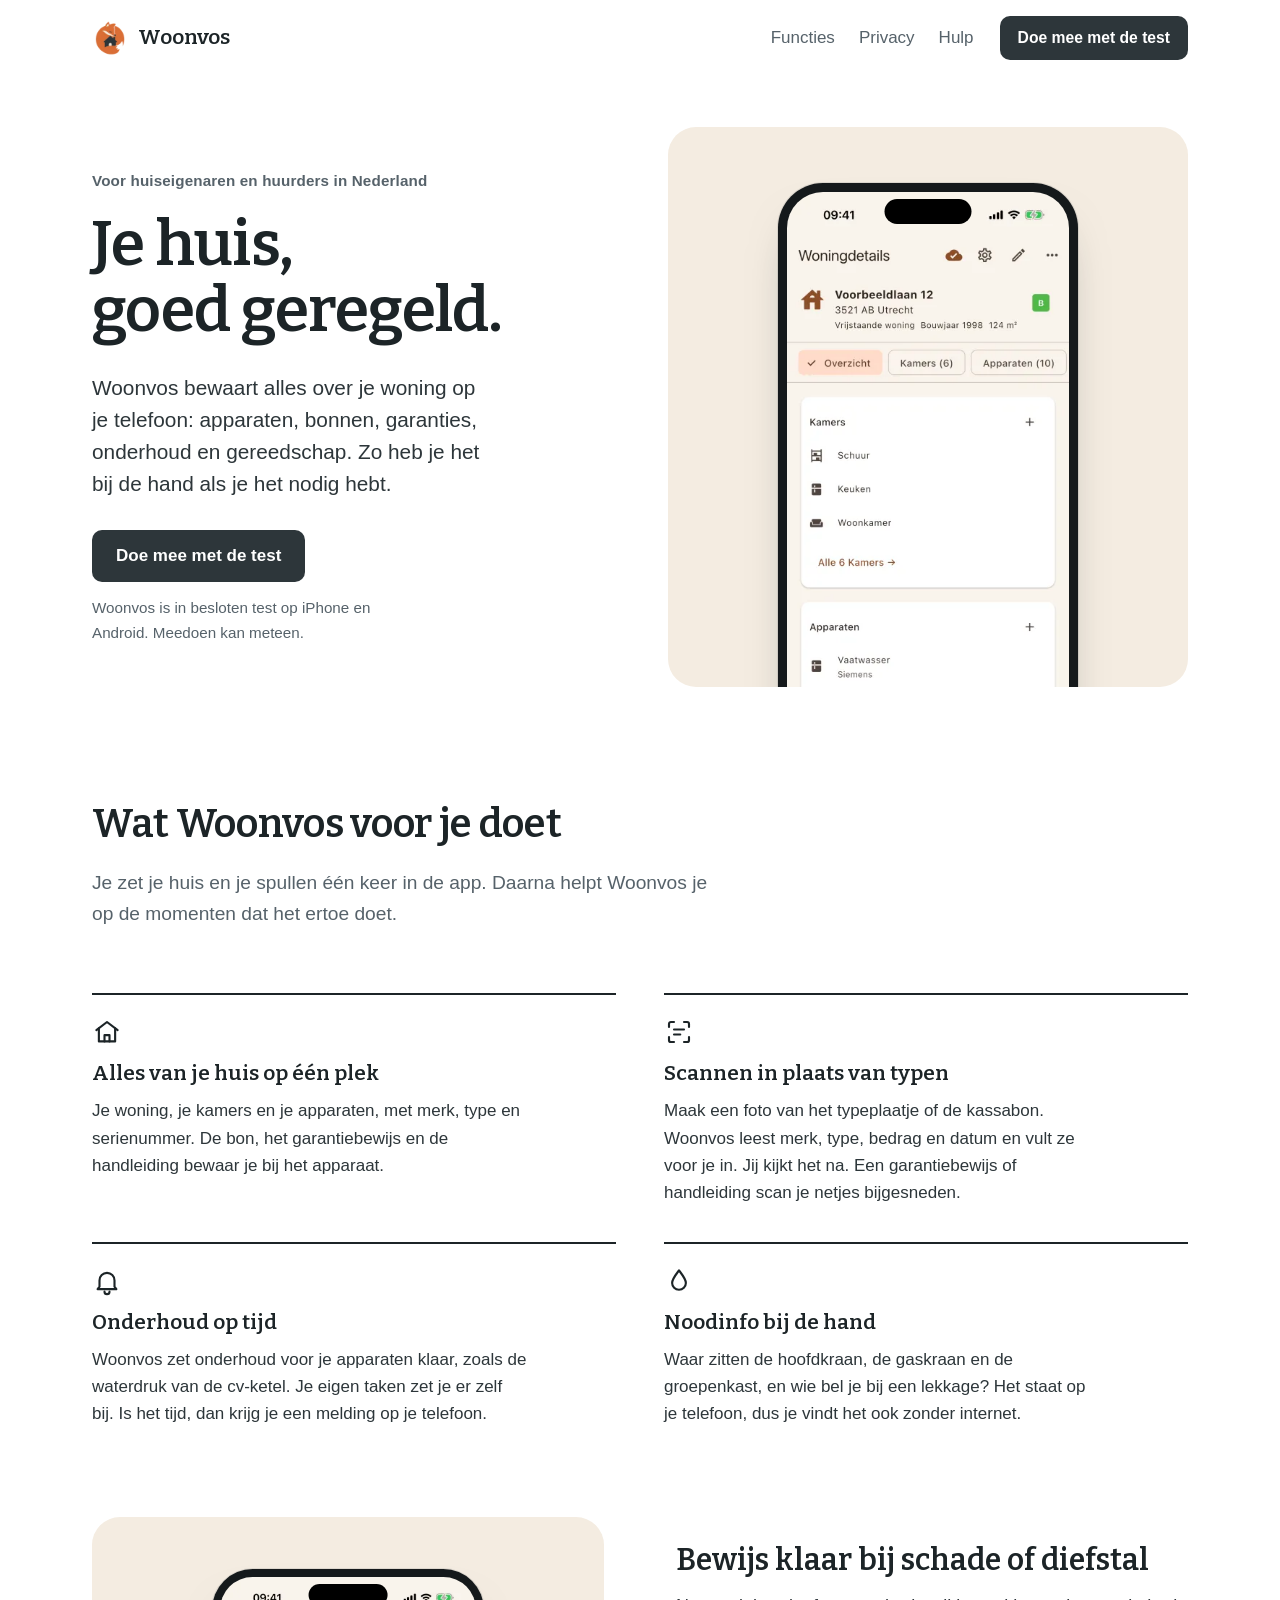
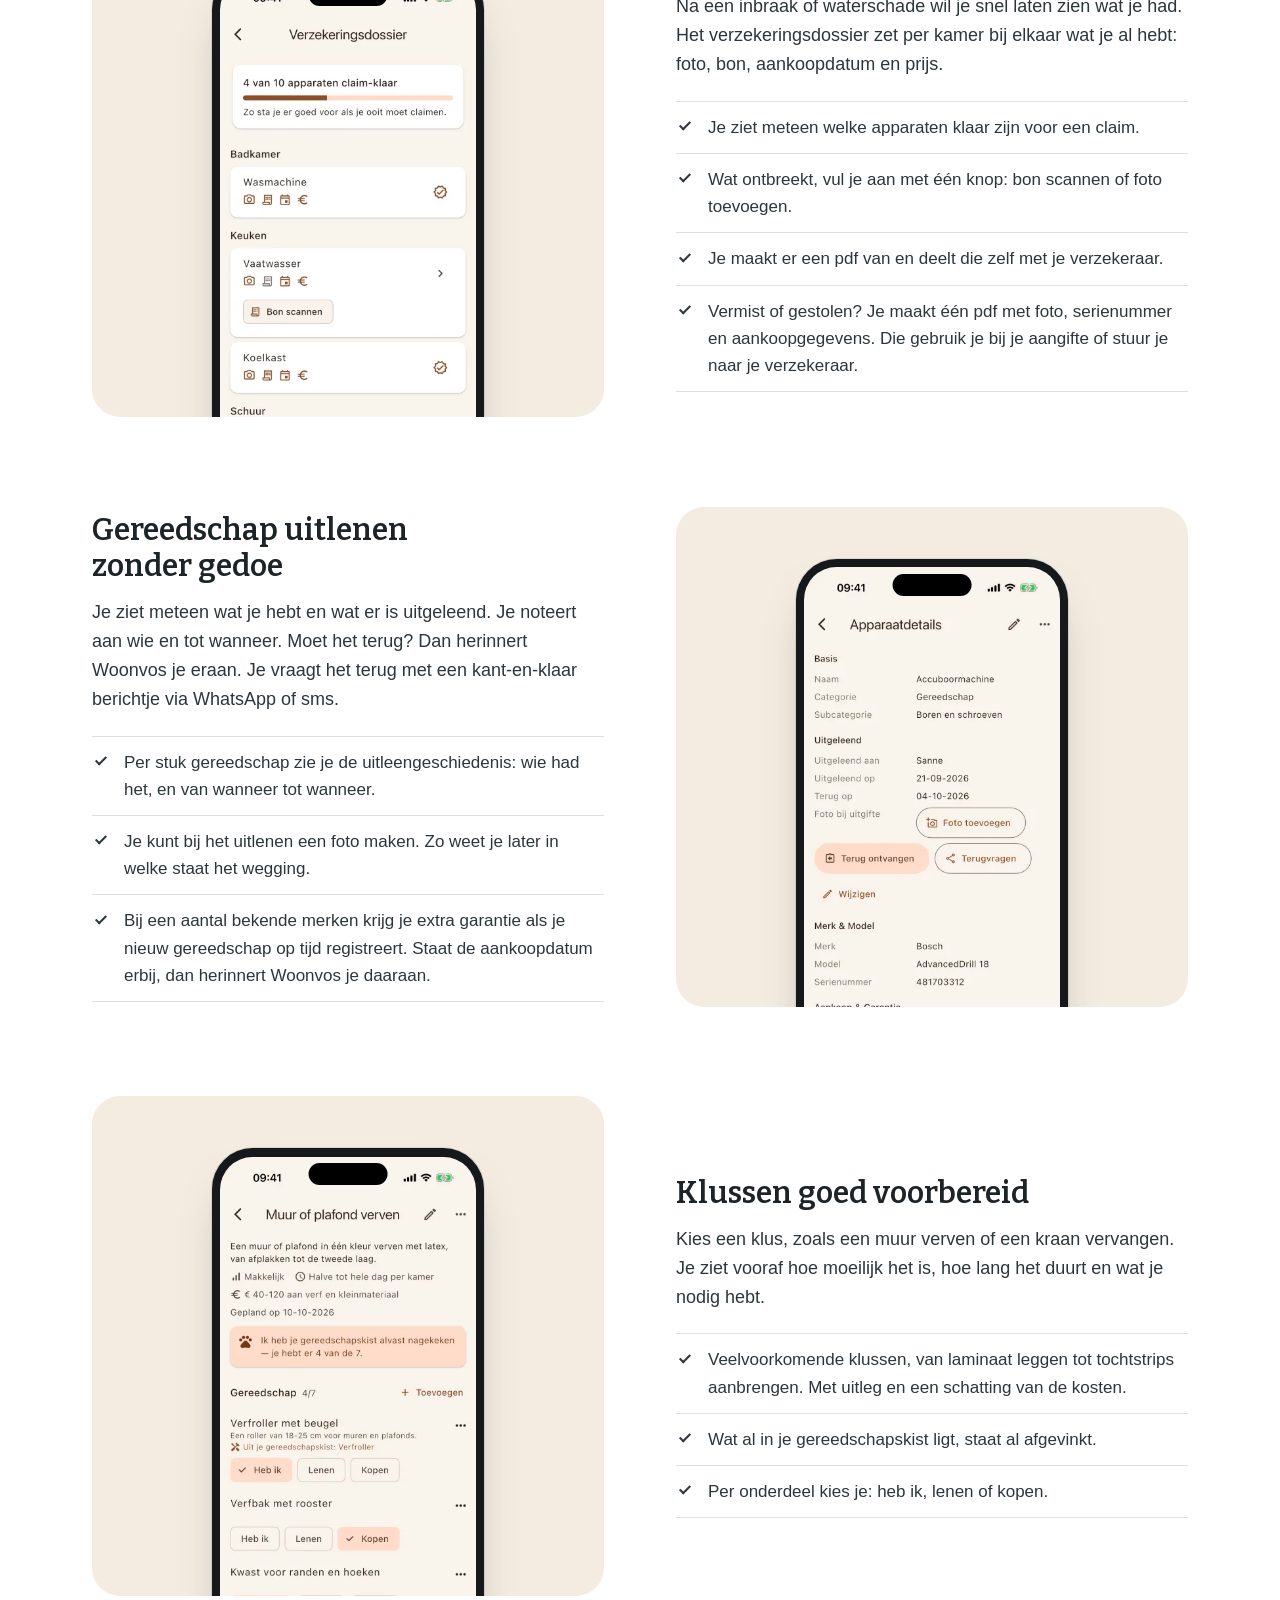
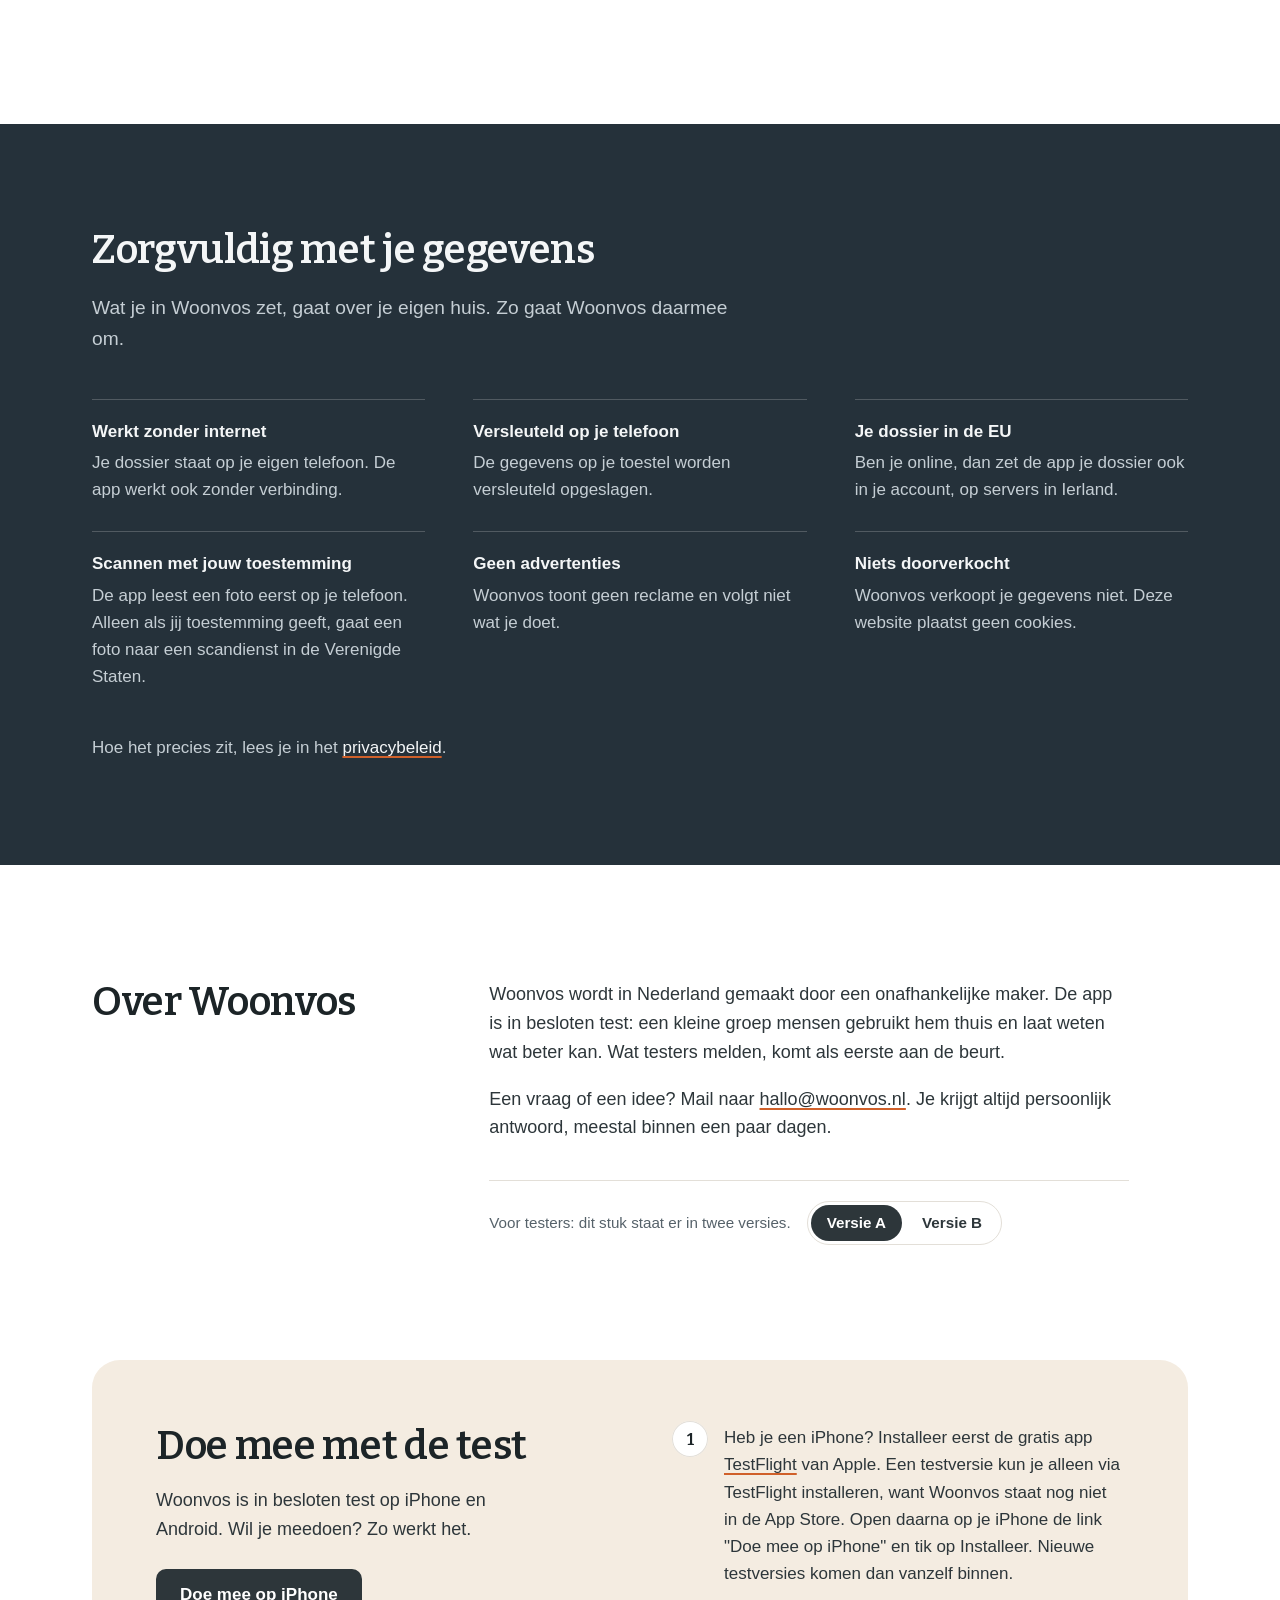
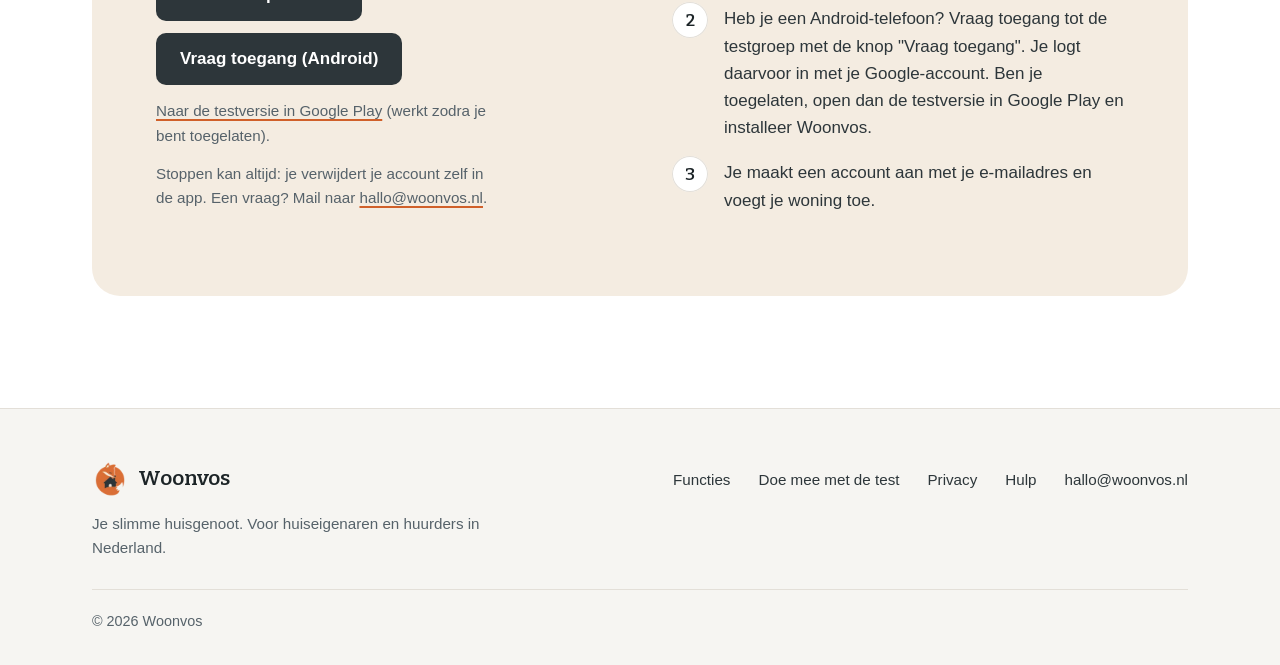
==== index.html @ c2bfed5f "feat: meedoen op iPhone via de openbare TestFlight-link, met uitleg waarom TestFlight nodig is De iP" ====
<!doctype html>
<html lang="nl">
<head>
  <meta charset="utf-8">
  <meta name="viewport" content="width=device-width, initial-scale=1">
  <meta name="color-scheme" content="light dark">
  <meta name="theme-color" media="(prefers-color-scheme: light)" content="#FFFFFF">
  <meta name="theme-color" media="(prefers-color-scheme: dark)" content="#14191C">
  <title>Woonvos: je huis, goed geregeld</title>
  <meta name="description" content="Woonvos bewaart alles over je huis op je eigen telefoon: apparaten, bonnen, garanties, onderhoud en gereedschap. Voor huiseigenaren en huurders in Nederland. Nu in besloten test.">
  <!-- variant:begin robots -->
  <!-- variant:end robots -->
  <link rel="canonical" href="https://woonvos.nl/">
  <meta property="og:type" content="website">
  <meta property="og:site_name" content="Woonvos">
  <meta property="og:locale" content="nl_NL">
  <meta property="og:url" content="https://woonvos.nl/">
  <meta property="og:title" content="Woonvos: je huis, goed geregeld">
  <meta property="og:description" content="Apparaten, bonnen, garanties, onderhoud en gereedschap bij elkaar op je eigen telefoon. Voor huiseigenaren en huurders in Nederland.">
  <meta property="og:image" content="https://woonvos.nl/assets/og-woonvos.png">
  <meta property="og:image:width" content="1200">
  <meta property="og:image:height" content="630">
  <meta property="og:image:alt" content="Het logo van Woonvos met de tekst: je huis, goed geregeld. Daarnaast het woningoverzicht in de app.">
  <meta name="twitter:card" content="summary_large_image">
  <link rel="icon" type="image/png" sizes="32x32" href="/assets/favicon-32.png">
  <link rel="apple-touch-icon" sizes="180x180" href="/assets/apple-touch-icon.png">
  <link rel="preload" href="/assets/bitter-600.woff2" as="font" type="font/woff2" crossorigin>
  <link rel="stylesheet" href="/style.css">
</head>
<body>

<a class="skip" href="#inhoud">Naar de inhoud</a>

<header class="kop">
  <div class="wrap">
    <a class="merk" href="/"><img src="/assets/zashi-mark-96.webp" alt="" width="36" height="36">Woonvos</a>
    <nav aria-label="Hoofdnavigatie">
      <ul>
        <li class="breed"><a href="#functies">Functies</a></li>
        <li><a href="/privacy.html">Privacy</a></li>
        <li><a href="/support.html">Hulp</a></li>
      </ul>
    </nav>
    <a class="knop knop-klein" href="#meedoen">Doe mee met de test</a>
  </div>
</header>

<main id="inhoud">

  <section class="held" aria-labelledby="kop-held">
    <div class="wrap">
      <div class="held-tekst">
        <p class="bovenregel">Voor huiseigenaren en huurders in Nederland</p>
        <h1 id="kop-held">Je huis,<br> goed geregeld.</h1>
        <p class="held-sub">Woonvos bewaart alles over je woning op je telefoon:
        apparaten, bonnen, garanties, onderhoud en gereedschap. Zo heb je het
        bij de hand als je het nodig hebt.</p>
        <div class="held-actie">
          <a class="knop" href="#meedoen">Doe mee met de test</a>
          <p class="held-noot">Woonvos is in besloten test op iPhone en
          Android. Meedoen kan meteen.</p>
        </div>
      </div>
      <div class="podium held-podium">
        <div class="toestel">
          <img src="/assets/schermen/01-overzicht-780.webp"
               srcset="/assets/schermen/01-overzicht-390.webp 390w, /assets/schermen/01-overzicht-780.webp 780w"
               sizes="(max-width: 719px) 60vw, 300px"
               width="390" height="848" decoding="async" fetchpriority="high"
               alt="Het overzicht van een woning in Woonvos: adres, bouwjaar en energielabel bovenaan, daaronder de kamers en de apparaten, met rechtsonder de knop Zashi Scan.">
        </div>
      </div>
    </div>
  </section>

  <section id="functies" class="functies" aria-labelledby="kop-functies">
    <div class="wrap">
      <div class="sectie-kop">
        <h2 id="kop-functies">Wat Woonvos voor je doet</h2>
        <p>Je zet je huis en je spullen één keer in de app. Daarna helpt
        Woonvos je op de momenten dat het ertoe doet.</p>
      </div>
      <ul class="tegels">
        <li>
          <svg viewBox="0 0 24 24" aria-hidden="true"><path d="M3.5 10.5 12 4l8.5 6.5"/><path d="M5.5 9v10.5h13V9"/><path d="M10 19.5v-5h4v5"/></svg>
          <h3>Alles van je huis op één plek</h3>
          <p>Je woning, je kamers en je apparaten, met merk, type en
          serienummer. De bon, het garantiebewijs en de handleiding bewaar je
          bij het apparaat.</p>
        </li>
        <li>
          <svg viewBox="0 0 24 24" aria-hidden="true"><path d="M4 8V5.5A1.5 1.5 0 0 1 5.5 4H8"/><path d="M16 4h2.5A1.5 1.5 0 0 1 20 5.5V8"/><path d="M20 16v2.5a1.5 1.5 0 0 1-1.5 1.5H16"/><path d="M8 20H5.5A1.5 1.5 0 0 1 4 18.5V16"/><path d="M8 10h8"/><path d="M8 14h5"/></svg>
          <h3>Scannen in plaats van typen</h3>
          <p>Maak een foto van het typeplaatje of de kassabon. Woonvos leest
          merk, type, bedrag en datum en vult ze voor je in. Jij kijkt het na.
          Een garantiebewijs of handleiding scan je netjes bijgesneden.</p>
        </li>
        <li>
          <svg viewBox="0 0 24 24" aria-hidden="true"><path d="M6 16.5v-5a6 6 0 0 1 12 0v5l1.5 2h-15z"/><path d="M10 20.5a2 2 0 0 0 4 0"/></svg>
          <h3>Onderhoud op tijd</h3>
          <p>Woonvos zet onderhoud voor je apparaten klaar, zoals de waterdruk
          van de <span class="heel">cv-ketel</span>. Je eigen taken zet je er zelf bij. Is het tijd, dan
          krijg je een melding op je telefoon.</p>
        </li>
        <li>
          <svg viewBox="0 0 24 24" aria-hidden="true"><path d="M12 3.5c-3 4-5.5 7-5.5 10a5.5 5.5 0 0 0 11 0c0-3-2.5-6-5.5-10z"/></svg>
          <h3>Noodinfo bij de hand</h3>
          <p>Waar zitten de hoofdkraan, de gaskraan en de groepenkast, en wie
          bel je bij een lekkage? Het staat op je telefoon, dus je vindt het
          ook zonder internet.</p>
        </li>
      </ul>
    </div>

    <article class="rij" aria-labelledby="kop-bewijs">
      <div class="wrap">
        <div class="rij-beeld">
          <div class="podium">
            <div class="toestel">
              <img src="/assets/schermen/06-verzekeringsdossier-780.webp"
                   srcset="/assets/schermen/06-verzekeringsdossier-390.webp 390w, /assets/schermen/06-verzekeringsdossier-780.webp 780w"
                   sizes="(max-width: 440px) 58vw, 256px"
                   width="390" height="848" loading="lazy" decoding="async"
                   alt="Het verzekeringsdossier in Woonvos: per kamer zie je welke apparaten een foto, bon, aankoopdatum en prijs hebben. Wat nog ontbreekt, vul je met één knop aan.">
            </div>
          </div>
        </div>
        <div class="rij-tekst">
          <h3 id="kop-bewijs">Bewijs klaar bij schade of diefstal</h3>
          <p>Na een inbraak of waterschade wil je snel laten zien wat je had.
          Het verzekeringsdossier zet per kamer bij elkaar wat je al hebt:
          foto, bon, aankoopdatum en prijs.</p>
          <ul class="punten">
            <li>Je ziet meteen welke apparaten klaar zijn voor een claim.</li>
            <li>Wat ontbreekt, vul je aan met één knop: bon scannen of foto
            toevoegen.</li>
            <li>Je maakt er een pdf van en deelt die zelf met je
            verzekeraar.</li>
            <li>Vermist of gestolen? Je maakt één pdf met foto, serienummer en
            aankoopgegevens. Die gebruik je bij je aangifte of stuur je naar je
            verzekeraar.</li>
          </ul>
        </div>
      </div>
    </article>

    <article class="rij rij-om" aria-labelledby="kop-uitlenen">
      <div class="wrap">
        <div class="rij-beeld">
          <div class="podium">
            <div class="toestel">
              <img src="/assets/schermen/04-uitgeleend-780.webp"
                   srcset="/assets/schermen/04-uitgeleend-390.webp 390w, /assets/schermen/04-uitgeleend-780.webp 780w"
                   sizes="(max-width: 440px) 58vw, 256px"
                   width="390" height="848" loading="lazy" decoding="async"
                   alt="De accuboormachine in Woonvos, uitgeleend aan Sanne tot 4 oktober. Met één tik vraag je hem terug of meld je dat hij weer thuis is. Daaronder merk, model, serienummer en garantie.">
            </div>
          </div>
        </div>
        <div class="rij-tekst">
          <h3 id="kop-uitlenen">Gereedschap uitlenen zonder gedoe</h3>
          <p>Je ziet meteen wat je hebt en wat er is uitgeleend. Je noteert aan
          wie en tot wanneer. Moet het terug? Dan herinnert Woonvos je eraan.
          Je vraagt het terug met een kant-en-klaar berichtje via WhatsApp of
          sms.</p>
          <ul class="punten">
            <li>Per stuk gereedschap zie je de uitleengeschiedenis: wie had het,
            en van wanneer tot wanneer.</li>
            <li>Je kunt bij het uitlenen een foto maken. Zo weet je later in
            welke staat het wegging.</li>
            <li>Bij een aantal bekende merken krijg je extra garantie als je
            nieuw gereedschap op tijd registreert. Staat de aankoopdatum erbij,
            dan herinnert Woonvos je daaraan.</li>
          </ul>
        </div>
      </div>
    </article>

    <article class="rij" aria-labelledby="kop-klussen">
      <div class="wrap">
        <div class="rij-beeld">
          <div class="podium">
            <div class="toestel">
              <img src="/assets/schermen/05-klus-780.webp"
                   srcset="/assets/schermen/05-klus-390.webp 390w, /assets/schermen/05-klus-780.webp 780w"
                   sizes="(max-width: 440px) 58vw, 256px"
                   width="390" height="848" loading="lazy" decoding="async"
                   alt="Een klus in Woonvos: muur of plafond verven. Je ziet vooraf welk gereedschap je nodig hebt. Wat al in je gereedschapskist ligt, zoals de verfroller, staat al afgevinkt als Heb ik.">
            </div>
          </div>
        </div>
        <div class="rij-tekst">
          <h3 id="kop-klussen">Klussen goed voorbereid</h3>
          <p>Kies een klus, zoals een muur verven of een kraan vervangen. Je
          ziet vooraf hoe moeilijk het is, hoe lang het duurt en wat je nodig
          hebt.</p>
          <ul class="punten">
            <li>Veelvoorkomende klussen, van laminaat leggen tot tochtstrips
            aanbrengen. Met uitleg en een schatting van de kosten.</li>
            <li>Wat al in je gereedschapskist ligt, staat al afgevinkt.</li>
            <li>Per onderdeel kies je: heb ik, lenen of kopen.</li>
          </ul>
        </div>
      </div>
    </article>
  </section>

  <section class="gegevens" aria-labelledby="kop-gegevens">
    <div class="wrap">
      <div class="sectie-kop">
        <h2 id="kop-gegevens">Zorgvuldig met je gegevens</h2>
        <p>Wat je in Woonvos zet, gaat over je eigen huis. Zo gaat Woonvos
        daarmee om.</p>
      </div>
      <dl>
        <div>
          <dt>Werkt zonder internet</dt>
          <dd>Je dossier staat op je eigen telefoon. De app werkt ook zonder
          verbinding.</dd>
        </div>
        <div>
          <dt>Versleuteld op je telefoon</dt>
          <dd>De gegevens op je toestel worden versleuteld opgeslagen.</dd>
        </div>
        <div>
          <dt>Je dossier in de EU</dt>
          <dd>Ben je online, dan zet de app je dossier ook in je account, op
          servers in Ierland.</dd>
        </div>
        <div>
          <dt>Scannen met jouw toestemming</dt>
          <dd>De app leest een foto eerst op je telefoon. Alleen als jij
          toestemming geeft, gaat een foto naar een scandienst in de Verenigde
          Staten.</dd>
        </div>
        <div>
          <dt>Geen advertenties</dt>
          <dd>Woonvos toont geen reclame en volgt niet wat je doet.</dd>
        </div>
        <div>
          <dt>Niets doorverkocht</dt>
          <dd>Woonvos verkoopt je gegevens niet. Deze website plaatst geen
          cookies.</dd>
        </div>
      </dl>
      <p class="na">Hoe het precies zit, lees je in het
      <a href="/privacy.html">privacybeleid</a>.</p>
    </div>
  </section>

  <section id="over" class="over" aria-labelledby="kop-over">
    <div class="wrap">
      <!-- variant:begin over -->
      <h2 id="kop-over">Over Woonvos</h2>
      <div class="over-tekst">
        <p>Woonvos wordt in Nederland gemaakt door een onafhankelijke maker.
        De app is in besloten test: een kleine groep mensen gebruikt hem thuis
        en laat weten wat beter kan. Wat testers melden, komt als eerste aan de
        beurt.</p>
        <p>Een vraag of een idee? Mail naar
        <a href="mailto:hallo@woonvos.nl?subject=Vraag%20over%20Woonvos">hallo@woonvos.nl</a>.
        Je krijgt altijd persoonlijk antwoord, meestal binnen een paar
        dagen.</p>
      </div>
      <!-- variant:end over -->
      <!-- variant:begin wissel -->
      <div class="wissel">
        <p id="wissel-uitleg">Voor testers: dit stuk staat er in twee versies.</p>
        <ul aria-labelledby="wissel-uitleg">
          <li><a href="/#over" aria-current="page">Versie A</a></li>
          <li><a href="/variant-b.html#over">Versie B</a></li>
        </ul>
      </div>
      <!-- variant:end wissel -->
    </div>
  </section>

  <section id="meedoen" class="meedoen" aria-labelledby="kop-meedoen">
    <div class="wrap">
      <div class="podium">
        <div class="meedoen-kop">
          <h2 id="kop-meedoen">Doe mee met de test</h2>
          <p class="inleiding">Woonvos is in besloten test op iPhone en
          Android. Wil je meedoen? Zo werkt het.</p>
        </div>
        <ol class="stappen">
          <li>Heb je een <span class="heel">iPhone</span>? Installeer eerst de gratis app
          <a href="https://apps.apple.com/nl/app/testflight/id899247664">TestFlight</a> van Apple. Een testversie kun je
          alleen via TestFlight installeren, want Woonvos staat nog niet in de
          App Store. Open daarna op je iPhone de link "Doe mee op iPhone" en
          tik op Installeer. Nieuwe testversies komen dan vanzelf binnen.</li>
          <li>Heb je een <span class="heel">Android-telefoon</span>? Vraag toegang tot de testgroep met
          de knop "Vraag toegang". Je logt daarvoor in met je <span class="heel">Google-account</span>.
          Ben je toegelaten, open dan de testversie in Google Play en
          installeer Woonvos.</li>
          <li>Je maakt een account aan met je <span class="heel">e-mailadres</span> en voegt je
          woning toe.</li>
        </ol>
        <div class="meedoen-actie">
          <div class="knoppen">
            <a class="knop" href="https://testflight.apple.com/join/JsbAmsAV">Doe mee op iPhone</a>
            <a class="knop" href="https://groups.google.com/a/woonvos.nl/g/testers">Vraag toegang (Android)</a>
          </div>
          <p class="noot"><a href="https://play.google.com/apps/testing/nl.woonvos.woonvos">Naar de testversie in Google Play</a>
          (werkt zodra je bent toegelaten).</p>
          <p class="noot">Stoppen kan altijd: je verwijdert je account zelf in
          de app. Een vraag? Mail naar <a href="mailto:hallo@woonvos.nl?subject=Vraag%20over%20de%20test">hallo@woonvos.nl</a>.</p>
        </div>
      </div>
    </div>
  </section>

</main>

<footer class="voet">
  <div class="wrap">
    <div class="rij-voet">
      <div>
        <a class="merk" href="/"><img src="/assets/zashi-mark-96.webp" alt="" width="36" height="36">Woonvos</a>
        <p class="slogan">Je slimme huisgenoot. Voor huiseigenaren en huurders
        in Nederland.</p>
      </div>
      <nav aria-label="Voettekst">
        <ul>
          <li><a href="#functies">Functies</a></li>
          <li><a href="#meedoen">Doe mee met de test</a></li>
          <li><a href="/privacy.html">Privacy</a></li>
          <li><a href="/support.html">Hulp</a></li>
          <li><a href="mailto:hallo@woonvos.nl">hallo@woonvos.nl</a></li>
        </ul>
      </nav>
    </div>
    <p class="klein">© 2026 Woonvos</p>
  </div>
</footer>

</body>
</html>
---- style.css ----
/* woonvos.nl

   Geen verzoeken naar derden: een zelf-gehost lettertype voor de koppen
   (Bitter SemiBold), de systeemletter voor de tekst, eigen kleuren.

   Kleur is functie:
     leisteen  het huisje uit het logo: tekst, koppen, de knop, het blok
               over je gegevens
     oranje    de vacht uit het logo: alleen de focusring en de streep onder
               links, nooit tekst op wit en nooit een vlak
     podium    de achtergrond van de app zelf: alleen achter de
               schermafbeeldingen en het aanmeldblok, zodat de schermen in
               hun eigen omgeving staan
   Het paginavlak blijft wit. Geen decoratie, geen beweging die niemand
   vroeg. Het logo staat alleen in de kop en de voet. */

@font-face {
  font-family: "Bitter";
  src: url("/assets/bitter-600.woff2") format("woff2");
  font-weight: 600;
  font-style: normal;
  font-display: swap;
}

:root {
  color-scheme: light dark;
  --papier:      #FFFFFF;
  --inkt:        #2D363A;
  --inkt-sterk:  #1C2427;
  --inkt-zacht:  #56626A;
  --lijn:        #E3DFD8;
  --vlak:        #F6F5F2;
  --podium:      #F4ECE1;
  --nacht:       #25313A;
  --nacht-inkt:  #F4F6F7;
  --nacht-zacht: #C5CED4;
  --nacht-rand:  transparent;
  --oranje:      #D0602A;
  --knop:        #2D363A;
  --knop-inkt:   #FFFFFF;
  --knop-hover:  #45525A;
  --toestel:     #15191B;
  --toestel-rand: rgba(28, 36, 39, .10);
  --schaduw:     0 28px 50px -26px rgba(28, 36, 39, .55);
  --wrap:        1160px;
  --goot:        24px;
}

@media (prefers-color-scheme: dark) {
  :root {
    --papier:      #14191C;
    --inkt:        #E4E9EB;
    --inkt-sterk:  #F4F6F7;
    --inkt-zacht:  #A9B4BB;
    --lijn:        #2C353A;
    --vlak:        #1A2125;
    --podium:      #212A2F;
    --nacht:       #202A30;   /* iets lichter dan de pagina, met een rand */
    --nacht-inkt:  #F4F6F7;
    --nacht-zacht: #B7C1C8;
    --nacht-rand:  #33414A;
    --oranje:      #EE8A52;
    --knop:        #F2E8DA;   /* 's avonds brandt er licht in het huisje */
    --knop-inkt:   #1C2427;
    --knop-hover:  #FFFFFF;
    --toestel:     #07090A;
    --toestel-rand: rgba(255, 255, 255, .16);
    --schaduw:     0 28px 50px -26px rgba(0, 0, 0, .8);
  }
}

*, *::before, *::after { box-sizing: border-box; }

html { -webkit-text-size-adjust: 100%; text-size-adjust: 100%; }
/* Zacht scrollen alleen na een klik op de pagina zelf (dan heeft een link de
   focus). Kom je binnen via een link met #anker, zoals de wissel naar versie
   B, dan sta je meteen op de goede plek. */
@media (prefers-reduced-motion: no-preference) {
  html:focus-within { scroll-behavior: smooth; }
}

body {
  margin: 0;
  min-height: 100vh;
  min-height: 100svh;
  display: flex;               /* korte pagina's (404): de voet zakt naar onderen */
  flex-direction: column;
  background: var(--papier);
  color: var(--inkt);
  font-family: -apple-system, BlinkMacSystemFont, "Segoe UI", Roboto,
               "Helvetica Neue", Arial, sans-serif;
  font-size: 1.0625rem;
  line-height: 1.6;
}

body > main { flex: 1 0 auto; }

img { max-width: 100%; height: auto; }

.wrap {
  max-width: var(--wrap);
  margin: 0 auto;
  padding-left: var(--goot);
  padding-right: var(--goot);
}
@media (max-width: 380px) { :root { --goot: 16px; } }
@media (min-width: 960px) { :root { --goot: 32px; } }

/* -- typografie -- */

h1, h2, h3, .merk {
  font-family: "Bitter", Georgia, "Times New Roman", serif;
  font-weight: 600;
  color: var(--inkt-sterk);
}
h1 {
  font-size: clamp(2.35rem, .45rem + 4.3vw, 3.9rem);
  line-height: 1.06;
  letter-spacing: -.012em;
  margin: 0 0 .45em;
  text-wrap: balance;
}
h2 {
  font-size: clamp(1.75rem, 1.35rem + 1.7vw, 2.5rem);
  line-height: 1.14;
  letter-spacing: -.008em;
  margin: 0 0 .5em;
  text-wrap: balance;
}
h3 {
  font-size: 1.3rem;
  line-height: 1.28;
  margin: 0 0 .45em;
  text-wrap: balance;
}
[id] { scroll-margin-top: 16px; }
p { margin: 0 0 1em; }
ul, ol { margin: 0 0 1em; padding-left: 1.25em; }
li { margin-bottom: .3em; }
strong { font-weight: 650; color: var(--inkt-sterk); }
.heel { white-space: nowrap; }   /* "cv-ketel", "e-mailadres" niet afbreken op het streepje */

a {
  color: inherit;
  text-decoration-color: var(--oranje);
  text-decoration-thickness: 1.5px;
  text-underline-offset: 3px;
}
a:hover { text-decoration-thickness: 3px; }
:focus-visible {
  outline: 3px solid var(--oranje);
  outline-offset: 3px;
  border-radius: 4px;
}

/* -- naar de inhoud -- */

.skip {
  position: absolute;
  left: 16px;
  top: -200px;
  z-index: 10;
  background: var(--knop);
  color: var(--knop-inkt);
  font-weight: 600;
  padding: 12px 18px;
  border-radius: 8px;
  text-decoration: none;
}
.skip:focus { top: 12px; }

/* -- kop -- */

.kop .wrap {
  display: flex;
  align-items: center;
  gap: 8px 26px;
  min-height: 76px;
}
.merk {
  display: inline-flex;
  align-items: center;
  gap: 10px;
  min-height: 44px;
  margin-right: auto;
  font-size: 1.3rem;
  letter-spacing: -.005em;
  text-decoration: none;
}
.merk img { width: 36px; height: 36px; display: block; }
.kop nav ul {
  display: flex;
  gap: 0 24px;
  list-style: none;
  margin: 0;
  padding: 0;
}
.kop nav li { margin: 0; }
.kop nav a {
  display: inline-block;
  padding: 11px 0;
  color: var(--inkt-zacht);
  font-weight: 500;
  text-decoration: none;
}
.kop nav a:hover { color: var(--inkt-sterk); }
.kop nav a[aria-current="page"] {
  color: var(--inkt-sterk);
  text-decoration: underline;
  text-decoration-color: var(--oranje);
  text-decoration-thickness: 2px;
  text-underline-offset: 8px;
}
.kop .knop { display: none; }
@media (max-width: 520px) {
  .kop .breed { display: none; }
}
@media (min-width: 800px) {
  .kop .knop { display: inline-flex; }
}

/* -- knoppen -- */

.knop {
  display: inline-flex;
  align-items: center;
  justify-content: center;
  min-height: 52px;
  padding: 13px 24px;
  border-radius: 10px;
  background: var(--knop);
  color: var(--knop-inkt);
  font-weight: 600;
  font-size: 1.0625rem;
  line-height: 1.2;
  text-decoration: none;
}
.knop:hover { background: var(--knop-hover); }
.knop-klein {
  min-height: 44px;
  padding: 10px 18px;
  font-size: .98rem;
}
@media (prefers-reduced-motion: no-preference) {
  .knop, .wissel a { transition: background-color .15s ease; }
}

/* -- telefoon rond een echte schermafbeelding --
   --b is de breedte van het toestel; al het andere schaalt mee. */

.toestel {
  --b: 280px;
  position: relative;
  width: var(--b);
  margin: 0;
  padding: calc(var(--b) * .03);
  background: var(--toestel);
  border-radius: calc(var(--b) * .15);
  box-shadow: 0 0 0 1px var(--toestel-rand), var(--schaduw);
}
.toestel::before {             /* het eilandje bovenin het scherm */
  content: "";
  position: absolute;
  z-index: 1;
  top: calc(var(--b) * .054);
  left: 50%;
  width: calc(var(--b) * .29);
  height: calc(var(--b) * .082);
  transform: translateX(-50%);
  background: #000;
  border-radius: 999px;
}
.toestel img {
  display: block;
  width: 100%;
  height: auto;
  border-radius: calc(var(--b) * .12);
  background: #F8F1E9;
}

.podium {
  background: var(--podium);
  border-radius: 28px;
}

/* -- hero -- */

.held { padding-top: clamp(24px, 4vw, 56px); }
.held .wrap {
  display: grid;
  gap: 40px;
}
@media (min-width: 720px) {
  .held .wrap {
    grid-template-columns: minmax(0, 1fr) minmax(0, 1fr);
    align-items: center;
  }
}
@media (min-width: 960px) {
  .held .wrap { gap: 56px; }
}
.held-tekst { max-width: 35rem; }
.bovenregel {
  margin: 0 0 18px;
  font-size: .95rem;
  font-weight: 600;
  letter-spacing: .01em;
  color: var(--inkt-zacht);
}
.held-sub {
  font-size: clamp(1.125rem, 1.02rem + .45vw, 1.3rem);
  line-height: 1.55;
  max-width: 34ch;
}
.held-actie { margin-top: 30px; }
.held-noot {
  margin: 14px 0 0;
  font-size: .95rem;
  color: var(--inkt-zacht);
  max-width: 36ch;
}

/* Eén toestel dat van onderen het podium in komt: je ziet het bovenste deel
   van het scherm, daar staat waar het om gaat. */
.held-podium {
  position: relative;
  overflow: hidden;
  height: clamp(360px, 96vw, 500px);
}
@media (min-width: 720px) {
  .held-podium { height: 480px; }
}
@media (min-width: 960px) {
  .held-podium { height: 560px; }
}
.held-podium .toestel {
  --b: clamp(208px, 60vw, 300px);
  position: absolute;
  top: clamp(36px, 7vw, 56px);
  left: 50%;
  transform: translateX(-50%);
}
@media (min-width: 720px) {
  .held-podium .toestel { --b: clamp(220px, 27vw, 300px); }
}

/* -- functies -- */

.functies { padding-top: clamp(72px, 9vw, 120px); }
.sectie-kop { max-width: 40rem; }
.sectie-kop p {
  font-size: clamp(1.0625rem, 1rem + .3vw, 1.2rem);
  color: var(--inkt-zacht);
}

.rij { margin-top: clamp(48px, 7vw, 96px); }
.rij .wrap {
  display: grid;
  gap: 32px;
  align-items: center;
}
@media (min-width: 700px) {
  .rij .wrap {
    grid-template-columns: minmax(0, 1fr) minmax(0, 1fr);
    gap: 40px;
  }
  .rij-om .rij-beeld { order: 2; }
}
@media (min-width: 960px) {
  .rij .wrap { gap: 72px; }
}
/* Net als in de hero komt het toestel van onderen het podium in: je ziet
   het bovenste deel van het scherm, daar staat waar het om gaat. */
.rij-beeld .podium {
  position: relative;
  overflow: hidden;
  height: clamp(400px, 112vw, 500px);
}
.rij-beeld .toestel {
  --b: clamp(224px, 62vw, 272px);
  position: absolute;
  top: clamp(32px, 7vw, 52px);
  left: 50%;
  transform: translateX(-50%);
}
@media (min-width: 700px) and (max-width: 959px) {
  .rij-beeld .podium { height: 460px; }
  .rij-beeld .toestel { --b: clamp(212px, 28vw, 256px); top: 40px; }
}
.rij-tekst { max-width: 32rem; }
.rij-tekst h3 { font-size: clamp(1.5rem, 1.3rem + .8vw, 1.9rem); line-height: 1.2; }
.rij-tekst > p { font-size: 1.125rem; }

.punten {
  list-style: none;
  padding: 0;
  margin: 22px 0 0;
  border-top: 1px solid var(--lijn);
}
.punten li {
  position: relative;
  margin: 0;
  padding: 12px 0 12px 32px;
  border-bottom: 1px solid var(--lijn);
}
.punten li::before {           /* vinkje */
  content: "";
  position: absolute;
  left: 6px;
  top: calc(12px + .32em);
  width: 6px;
  height: 11px;
  border-right: 2px solid var(--inkt);
  border-bottom: 2px solid var(--inkt);
  transform: rotate(45deg);
}

.tegels {
  list-style: none;
  margin: clamp(40px, 5vw, 64px) 0 0;
  padding: 0;
  display: grid;
  gap: 36px 48px;
}
@media (min-width: 700px) {
  .tegels { grid-template-columns: repeat(2, minmax(0, 1fr)); }
}
.tegels li {
  margin: 0;
  padding-top: 22px;
  border-top: 2px solid var(--inkt-sterk);
}
.tegels svg {
  display: block;
  width: 30px;
  height: 30px;
  margin-bottom: 14px;
  fill: none;
  stroke: var(--inkt-sterk);
  stroke-width: 1.7;
  stroke-linecap: round;
  stroke-linejoin: round;
}
.tegels p { margin: 0; max-width: 46ch; }

/* -- je gegevens -- */

.gegevens {
  margin-top: clamp(80px, 10vw, 128px);
  padding: clamp(64px, 8vw, 104px) 0;
  background: var(--nacht);
  border-block: 1px solid var(--nacht-rand);
  color: var(--nacht-zacht);
}
.gegevens h2, .gegevens strong, .gegevens a { color: var(--nacht-inkt); }
.gegevens .sectie-kop p { color: var(--nacht-zacht); }
.gegevens dl {
  display: grid;
  gap: 28px 48px;
  margin: 44px 0 0;
}
@media (min-width: 700px) {
  .gegevens dl { grid-template-columns: repeat(2, minmax(0, 1fr)); }
}
@media (min-width: 1040px) {
  .gegevens dl { grid-template-columns: repeat(3, minmax(0, 1fr)); }
}
.gegevens dl > div {
  padding-top: 18px;
  border-top: 1px solid rgba(255, 255, 255, .2);
}
.gegevens dt {
  font-weight: 650;
  color: var(--nacht-inkt);
  margin-bottom: 4px;
}
.gegevens dd { margin: 0; }
.gegevens .na {
  margin: 44px 0 0;
}
.gegevens a { text-decoration-color: var(--oranje); }

/* -- over (verschilt per variant) -- */

.over { padding-top: clamp(72px, 9vw, 120px); }
.over .wrap { display: grid; gap: 8px 48px; }
@media (min-width: 900px) {
  .over .wrap { grid-template-columns: minmax(0, 1fr) minmax(0, 2fr); }
}
.over-tekst { max-width: 40rem; }
.over-tekst p { font-size: 1.125rem; }

/* Wissel tussen versie A en B, alleen voor testers. Gewone links; de
   actieve heeft aria-current="page". */
.wissel {
  display: flex;
  flex-wrap: wrap;
  align-items: center;
  gap: 10px 16px;
  max-width: 40rem;
  margin-top: 12px;
  padding-top: 20px;
  border-top: 1px solid var(--lijn);
  color: var(--inkt-zacht);
  font-size: .95rem;
  line-height: 1.35;
}
@media (min-width: 900px) {
  .wissel { grid-column: 2; }
}
.wissel p { margin: 0; }
.wissel ul {
  display: flex;
  gap: 4px;
  list-style: none;
  margin: 0;
  padding: 3px;
  border: 1px solid var(--lijn);
  border-radius: 999px;
  background: var(--papier);
}
.wissel li { margin: 0; }
.wissel a {
  position: relative;
  display: inline-flex;
  align-items: center;
  min-height: 36px;
  padding: 0 16px;
  border-radius: 999px;
  color: var(--inkt);
  font-weight: 600;
  text-decoration: none;
}
.wissel a::after {             /* tikdoel 44px hoog */
  content: "";
  position: absolute;
  left: 0; right: 0;
  top: -4px; bottom: -4px;
}
.wissel a[aria-current="page"] {
  background: var(--knop);
  color: var(--knop-inkt);
}
.wissel a:not([aria-current]):hover { background: var(--vlak); }

/* -- meedoen -- */

.meedoen { padding: clamp(72px, 9vw, 120px) 0 clamp(72px, 9vw, 112px); }
.meedoen .podium {
  display: grid;
  gap: 28px 64px;
  padding: clamp(28px, 6vw, 64px);
}
@media (min-width: 900px) {
  .meedoen .podium {
    grid-template-columns: minmax(0, 1fr) minmax(0, 1fr);
    grid-template-rows: auto 1fr;
    grid-template-areas: "kop stappen" "actie stappen";
    align-items: start;
    row-gap: 8px;
  }
  .meedoen-kop { grid-area: kop; }
  .meedoen .stappen { grid-area: stappen; margin-bottom: 0; }
  .meedoen-actie { grid-area: actie; }
}
.meedoen h2 { margin-bottom: .4em; }
.meedoen .inleiding { font-size: 1.125rem; max-width: 34ch; }
.stappen {
  list-style: none;
  counter-reset: stap;
  margin: 0;
  padding: 0;
}
.stappen li {
  counter-increment: stap;
  position: relative;
  margin: 0 0 18px;
  padding-left: 52px;
  min-height: 36px;
}
.stappen li::before {
  content: counter(stap);
  position: absolute;
  left: 0;
  top: -3px;
  width: 36px;
  height: 36px;
  border-radius: 50%;
  display: grid;
  place-items: center;
  background: var(--papier);
  color: var(--inkt-sterk);
  font-family: "Bitter", Georgia, serif;
  font-weight: 600;
  box-shadow: inset 0 0 0 1px var(--lijn);
}
.meedoen-actie .knoppen {
  display: flex;
  flex-wrap: wrap;
  gap: 12px;
}
.meedoen .noot {
  margin: 14px 0 0;
  font-size: .95rem;
  color: var(--inkt-zacht);
  max-width: 40ch;
}

/* -- voet -- */

.voet {
  background: var(--vlak);
  border-top: 1px solid var(--lijn);
  color: var(--inkt-zacht);
  font-size: .95rem;
  padding: 48px 0 32px;
}
.voet .rij-voet {
  display: grid;
  gap: 24px 48px;
}
@media (min-width: 760px) {
  .voet .rij-voet { grid-template-columns: minmax(0, 1.2fr) minmax(0, 2fr); }
}
.voet .merk { margin: 0; }
.voet .slogan { margin: 8px 0 0; }
.voet nav ul {
  list-style: none;
  margin: 0;
  padding: 0;
  display: flex;
  flex-wrap: wrap;
  gap: 0 28px;
}
@media (min-width: 760px) {
  .voet nav ul { justify-content: flex-end; }
}
.voet nav li { margin: 0; }
.voet nav a {
  display: inline-block;
  padding: 11px 0;
  color: var(--inkt);
  text-decoration: none;
}
.voet nav a:hover { text-decoration: underline; text-decoration-color: var(--oranje); }
.voet .klein {
  margin: 28px 0 0;
  padding-top: 20px;
  border-top: 1px solid var(--lijn);
  font-size: .9rem;
}

/* -- documentpagina's (privacy, hulp) -- */

.doc-kop {
  background: var(--vlak);
  border-bottom: 1px solid var(--lijn);
  padding: clamp(40px, 6vw, 72px) 0 clamp(32px, 4vw, 48px);
}
.doc-kop h1 { font-size: clamp(2.2rem, 1.6rem + 2.4vw, 3.2rem); margin-bottom: .3em; }
.doc-kop p { margin: 0; color: var(--inkt-zacht); max-width: 60ch; }
.doc-kop h1 + p:not(.doc-meta) { font-size: 1.125rem; color: var(--inkt); }
.doc .wrap, .doc-kop .wrap { max-width: calc(46rem + 2 * var(--goot)); }
.doc { padding: 40px 0 88px; }
.doc h2 {
  font-size: clamp(1.35rem, 1.2rem + .6vw, 1.6rem);
  line-height: 1.25;
  margin: 2.2em 0 .55em;
}
.doc .wrap > h2:first-child { margin-top: 0; }
.doc p, .doc li { max-width: 68ch; }
.doc-meta {
  color: var(--inkt-zacht);
  font-size: .95rem;
}
.kern { padding-left: 1.2em; }
.kern li { margin-bottom: .6em; }

.toc {
  margin: 2em 0 2.4em;
  padding: 22px 24px;
  background: var(--vlak);
  border-radius: 14px;
  font-size: .95rem;
}
.toc p { margin: 0 0 .4em; font-weight: 600; color: var(--inkt-sterk); }
.toc ol { margin: 0; padding-left: 1.4em; }
.toc li { margin: 0; }
.toc a { display: block; padding: 10px 0; text-decoration: none; }   /* tikdoel 44px */
.toc a:hover, .toc a:focus-visible { text-decoration: underline; text-decoration-color: var(--oranje); }
@media (min-width: 640px) {
  .toc ol { columns: 2; column-gap: 32px; }
  .toc li { break-inside: avoid; }
}
.totop { margin-top: 3em; font-size: .95rem; }

.melding { margin: 0 0 1em; padding-left: 1.25em; }

table {
  border-collapse: collapse;
  width: 100%;
  margin: .6em 0 1.6em;
  font-size: .95rem;
}
th, td {
  text-align: left;
  padding: 10px 16px 10px 0;
  border-bottom: 1px solid var(--lijn);
  vertical-align: top;
}
thead th { font-weight: 600; color: var(--inkt-zacht); border-bottom-width: 2px; }
th[scope="row"] { color: var(--inkt-sterk); font-weight: 600; }
td ul { margin: 0; padding-left: 1.1em; }

/* Onder 560px wordt elke rij een blokje met de kolomkop boven elke cel.
   De thead blijft bestaan voor hulptechnologie, maar is visueel verborgen. */
@media (max-width: 560px) {
  table, thead, tbody, tr, th, td { display: block; }
  thead {
    position: absolute; width: 1px; height: 1px; overflow: hidden;
    clip: rect(0 0 0 0); white-space: nowrap;
  }
  tr { border-top: 1px solid var(--lijn); padding: 12px 0 14px; }
  tr:last-child { border-bottom: 1px solid var(--lijn); }
  th, td { border: 0; padding: 2px 0; }
  td::before,
  th[scope="row"]::before {
    content: attr(data-label);
    display: block;
    font-weight: 600;
    font-size: .85rem;
    color: var(--inkt-zacht);
    margin-top: 6px;
  }
  tr > :first-child::before { margin-top: 0; }
}

/* -- 404 -- */

.leeg { padding: clamp(56px, 10vw, 120px) 0; }
.leeg .wrap { max-width: calc(40rem + 2 * var(--goot)); }
.leeg p { font-size: 1.125rem; }
.leeg .knop { margin-top: 12px; }
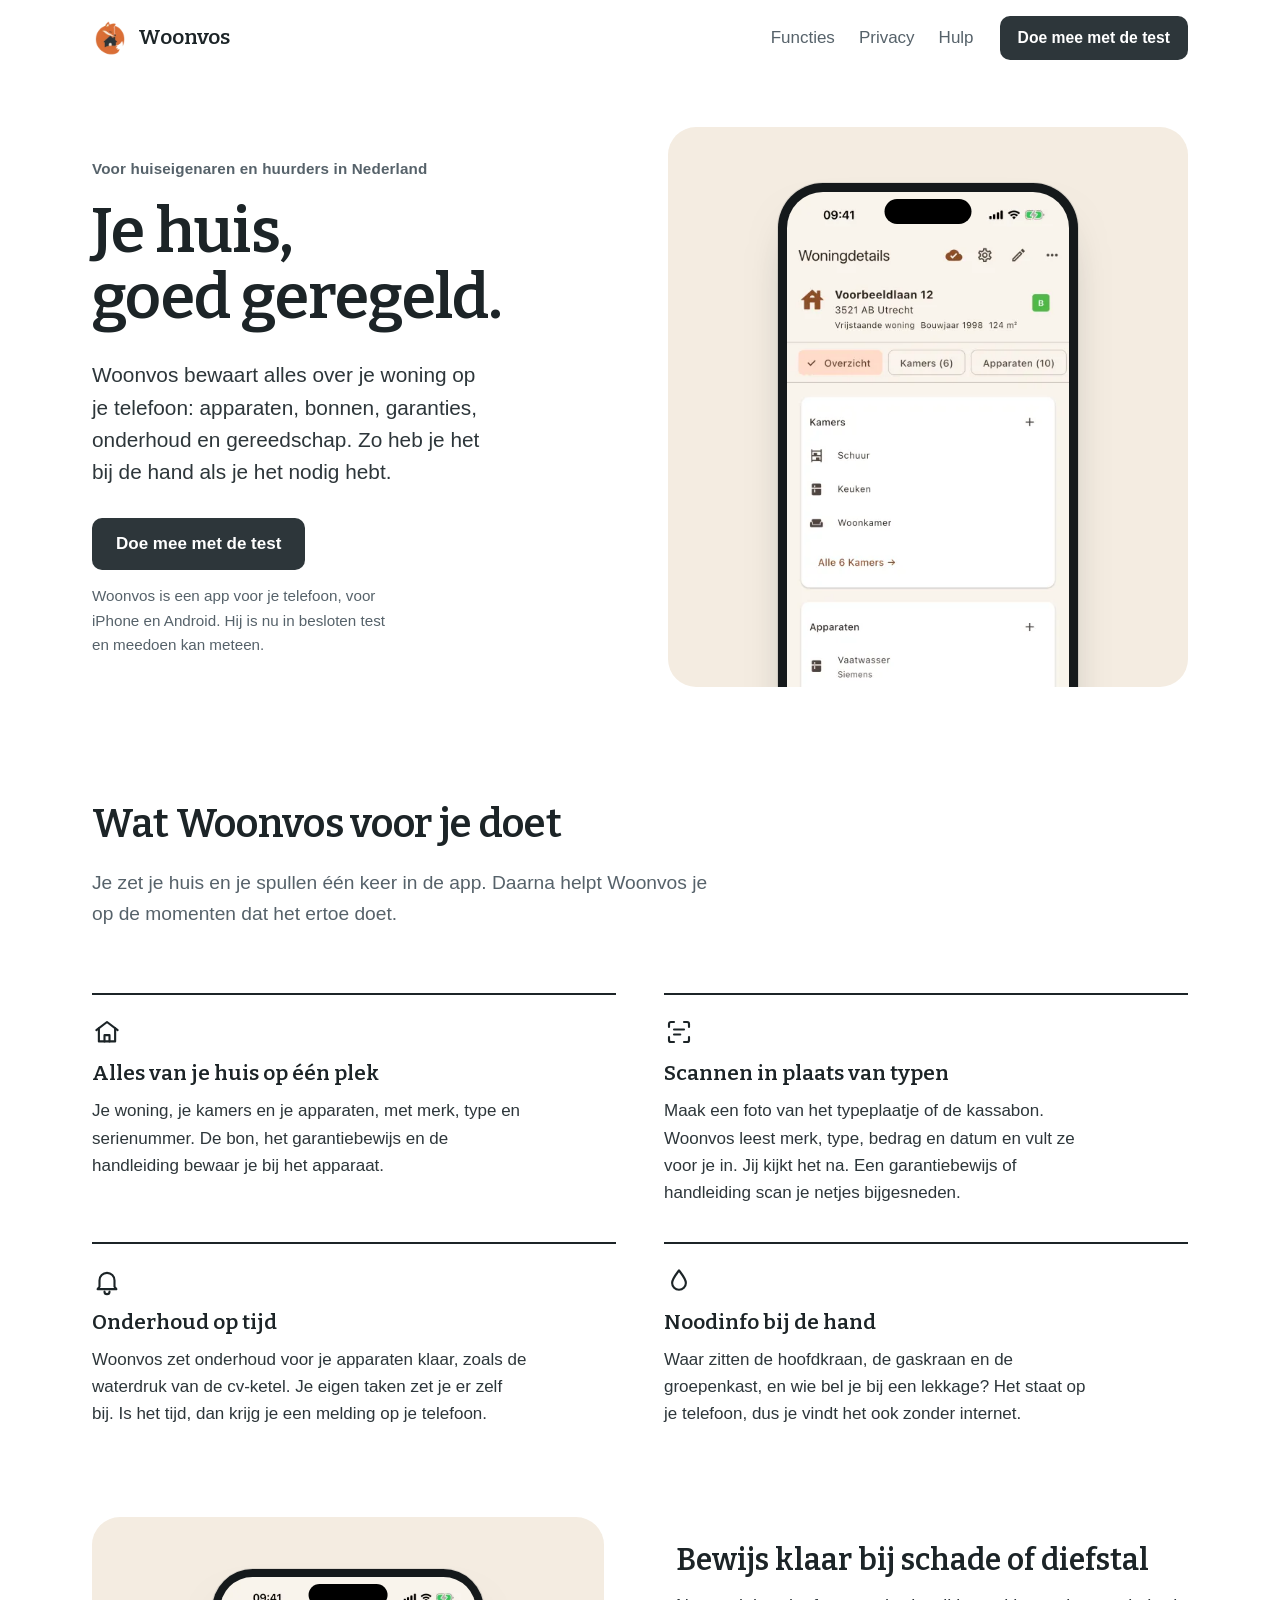
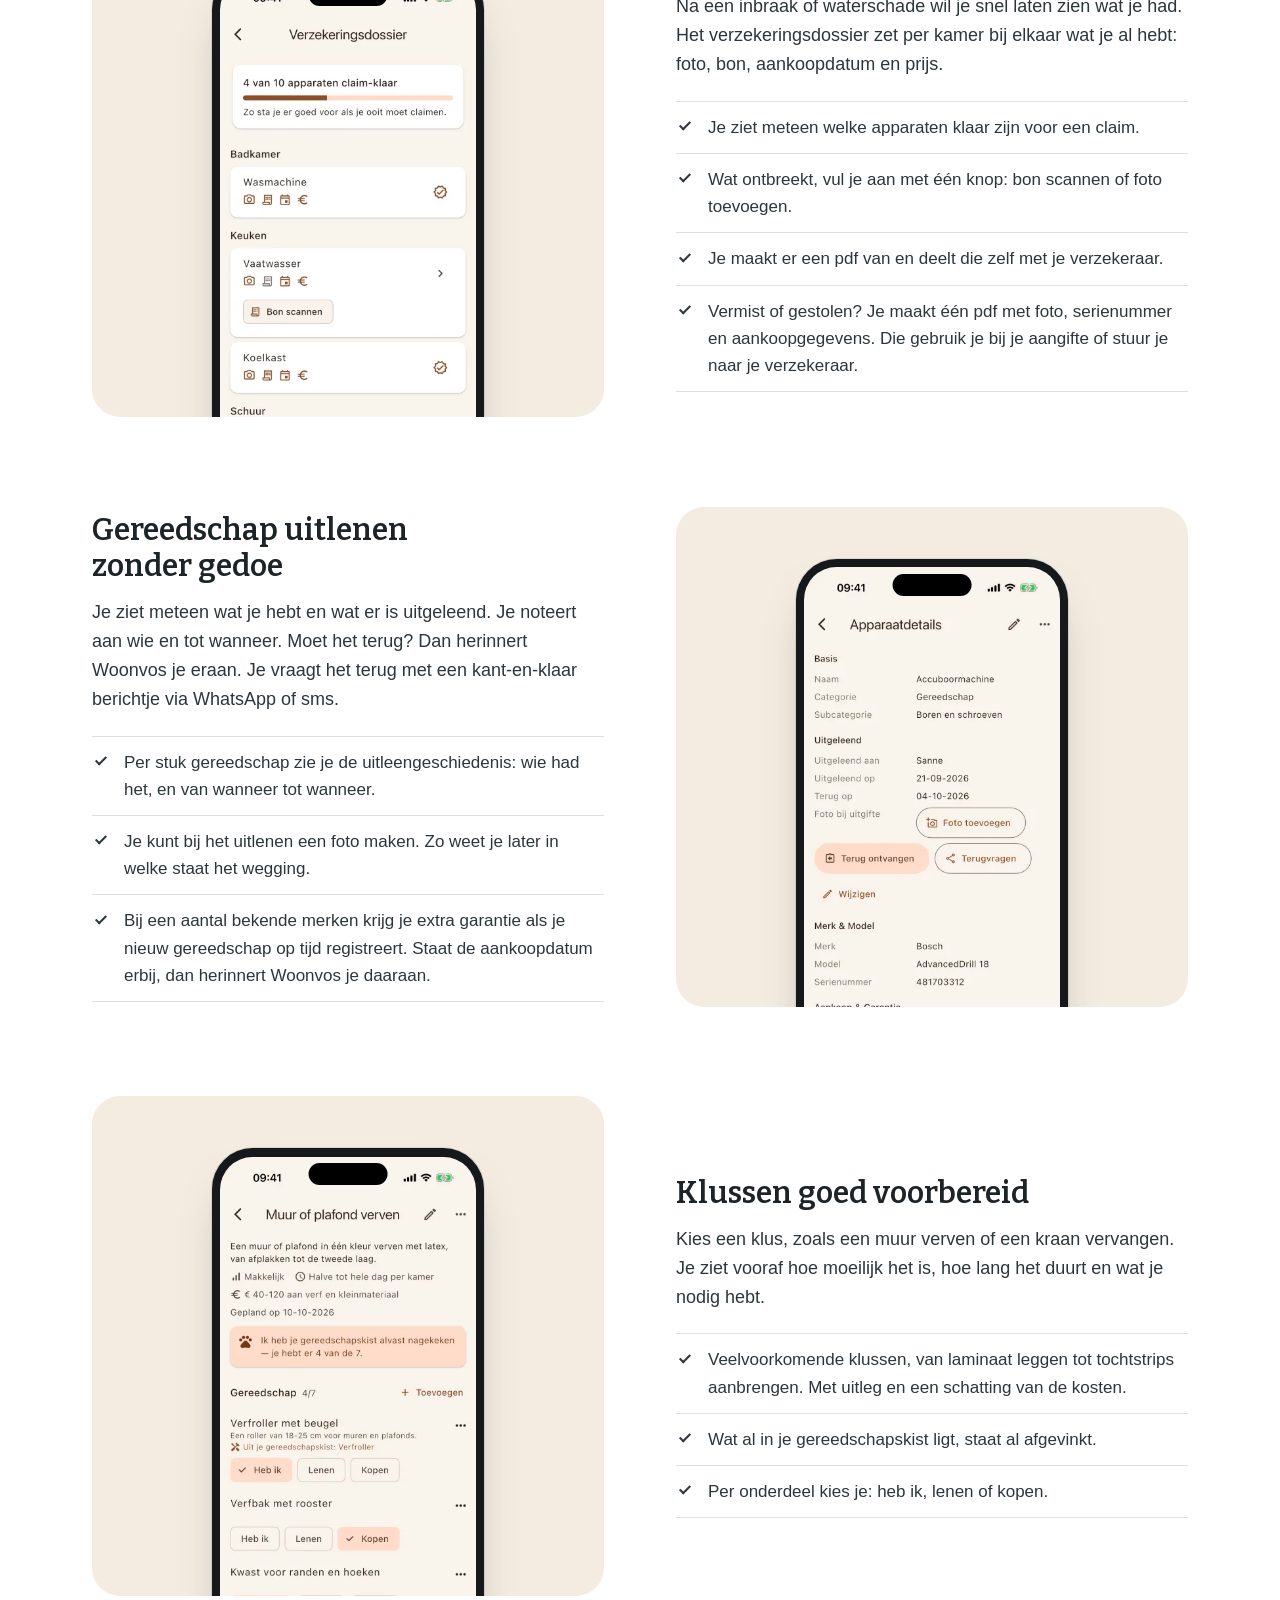
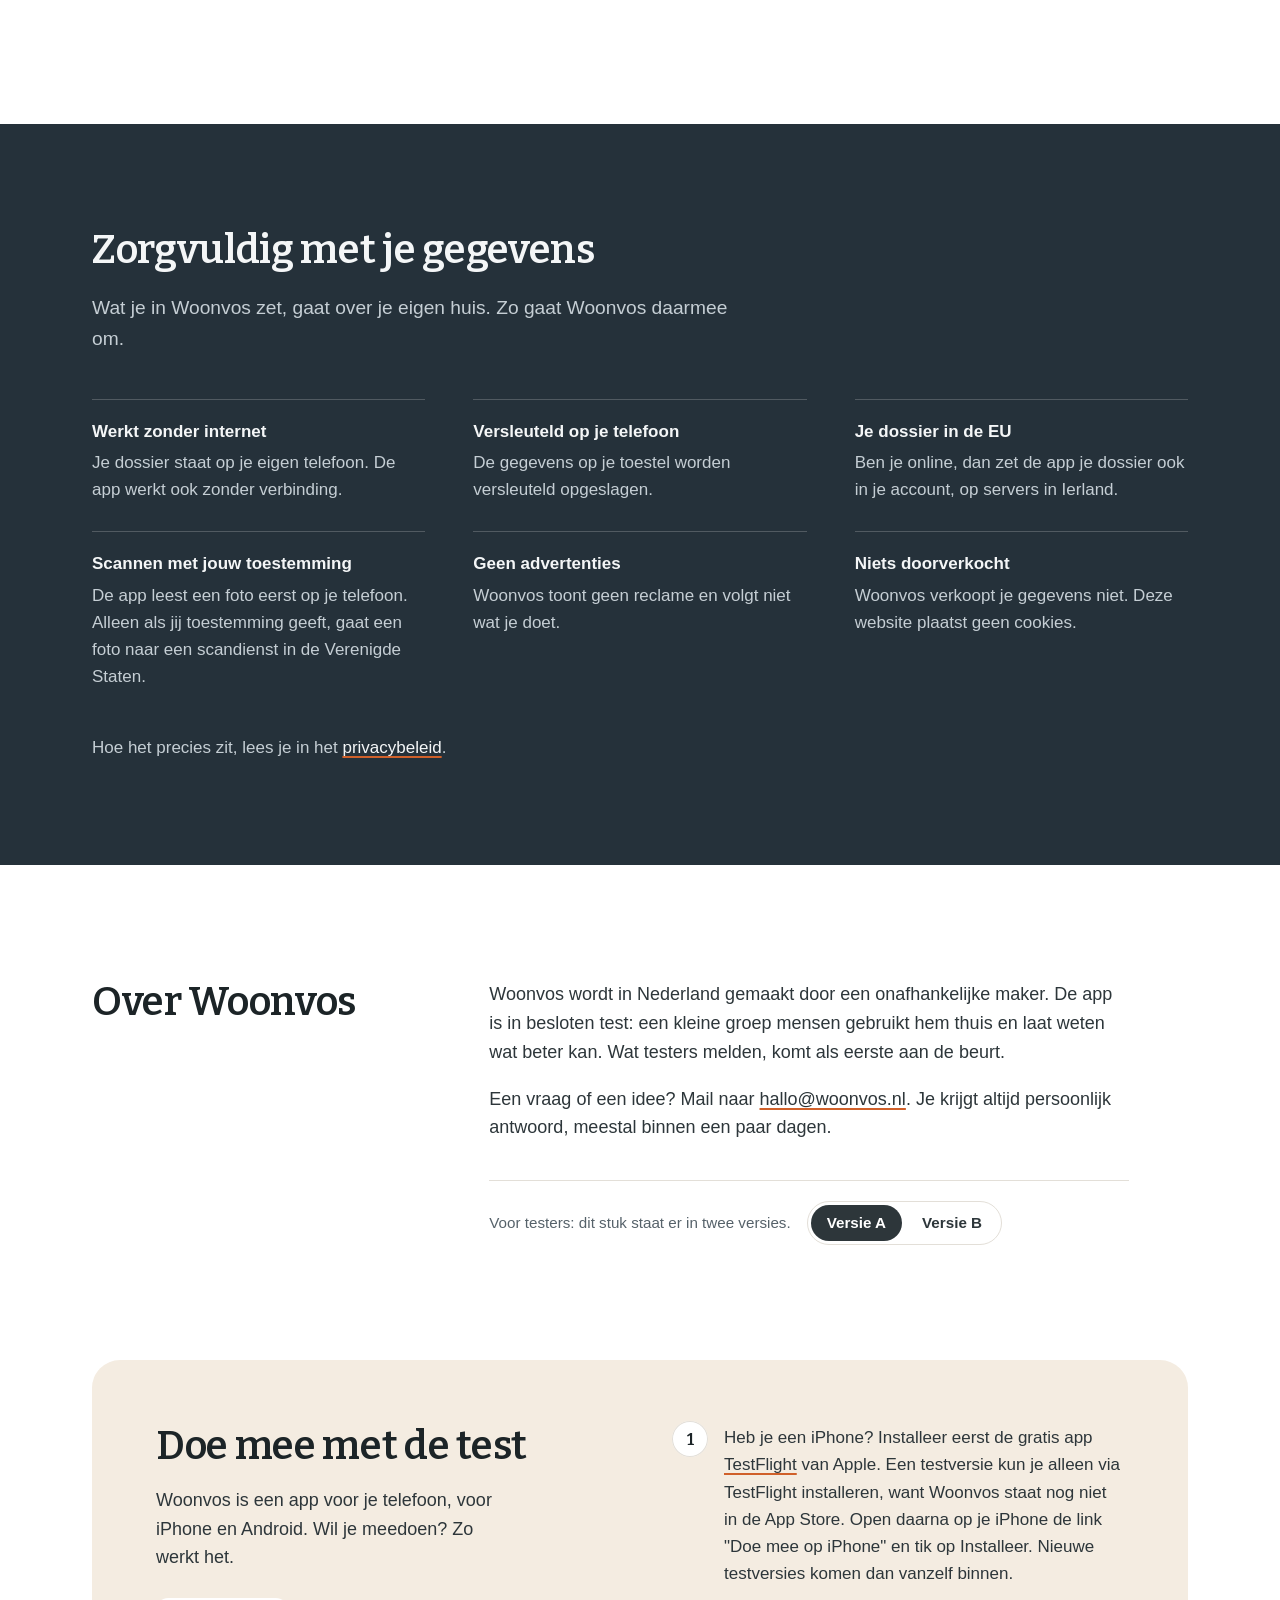
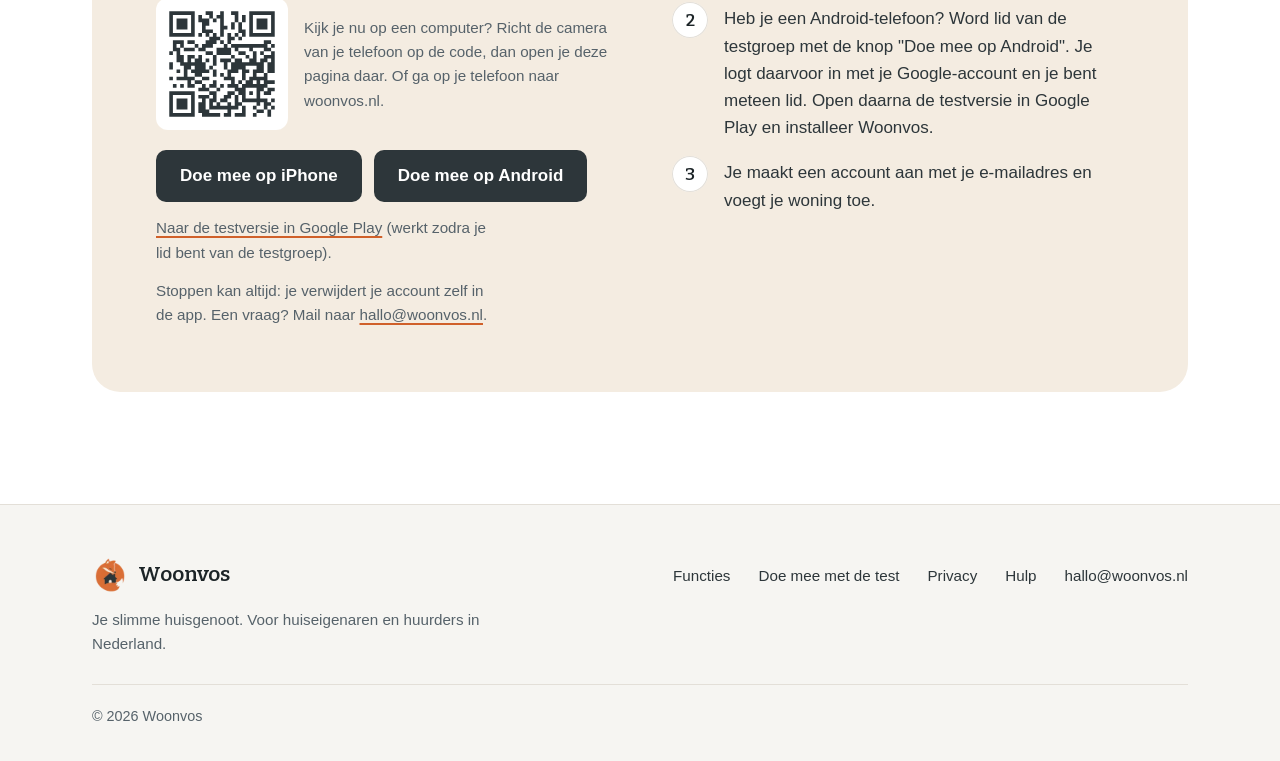
==== commit 3ed37fae: "feat: meteen lid worden op Android, en duidelijk dat Woonvos een app voor je telefoon is De testgroe" ====
--- a/index.html
+++ b/index.html
@@ -57,8 +57,8 @@
         bij de hand als je het nodig hebt.</p>
         <div class="held-actie">
           <a class="knop" href="#meedoen">Doe mee met de test</a>
-          <p class="held-noot">Woonvos is in besloten test op iPhone en
-          Android. Meedoen kan meteen.</p>
+          <p class="held-noot">Woonvos is een app voor je telefoon, voor
+          iPhone en Android. Hij is nu in besloten test en meedoen kan meteen.</p>
         </div>
       </div>
       <div class="podium held-podium">
@@ -280,8 +280,8 @@
       <div class="podium">
         <div class="meedoen-kop">
           <h2 id="kop-meedoen">Doe mee met de test</h2>
-          <p class="inleiding">Woonvos is in besloten test op iPhone en
-          Android. Wil je meedoen? Zo werkt het.</p>
+          <p class="inleiding">Woonvos is een app voor je telefoon, voor iPhone
+          en Android. Wil je meedoen? Zo werkt het.</p>
         </div>
         <ol class="stappen">
           <li>Heb je een <span class="heel">iPhone</span>? Installeer eerst de gratis app
@@ -289,20 +289,27 @@
           alleen via TestFlight installeren, want Woonvos staat nog niet in de
           App Store. Open daarna op je iPhone de link "Doe mee op iPhone" en
           tik op Installeer. Nieuwe testversies komen dan vanzelf binnen.</li>
-          <li>Heb je een <span class="heel">Android-telefoon</span>? Vraag toegang tot de testgroep met
-          de knop "Vraag toegang". Je logt daarvoor in met je <span class="heel">Google-account</span>.
-          Ben je toegelaten, open dan de testversie in Google Play en
+          <li>Heb je een <span class="heel">Android-telefoon</span>? Word lid van de testgroep met de
+          knop "Doe mee op Android". Je logt daarvoor in met je <span class="heel">Google-account</span>
+          en je bent meteen lid. Open daarna de testversie in Google Play en
           installeer Woonvos.</li>
           <li>Je maakt een account aan met je <span class="heel">e-mailadres</span> en voegt je
           woning toe.</li>
         </ol>
         <div class="meedoen-actie">
+          <div class="op-computer">
+            <img src="/assets/qr-meedoen.svg" width="132" height="132"
+                 alt="QR-code die deze pagina op je telefoon opent">
+            <p>Kijk je nu op een computer? Richt de camera van je telefoon op
+            de code, dan open je deze pagina daar. Of ga op je telefoon naar
+            woonvos.nl.</p>
+          </div>
           <div class="knoppen">
             <a class="knop" href="https://testflight.apple.com/join/JsbAmsAV">Doe mee op iPhone</a>
-            <a class="knop" href="https://groups.google.com/a/woonvos.nl/g/testers">Vraag toegang (Android)</a>
+            <a class="knop" href="https://groups.google.com/a/woonvos.nl/g/testers">Doe mee op Android</a>
           </div>
           <p class="noot"><a href="https://play.google.com/apps/testing/nl.woonvos.woonvos">Naar de testversie in Google Play</a>
-          (werkt zodra je bent toegelaten).</p>
+          (werkt zodra je lid bent van de testgroep).</p>
           <p class="noot">Stoppen kan altijd: je verwijdert je account zelf in
           de app. Een vraag? Mail naar <a href="mailto:hallo@woonvos.nl?subject=Vraag%20over%20de%20test">hallo@woonvos.nl</a>.</p>
         </div>
--- a/style.css
+++ b/style.css
@@ -594,6 +594,28 @@
   font-weight: 600;
   box-shadow: inset 0 0 0 1px var(--lijn);
 }
+/* Alleen op een computer (muis, breed scherm): een QR-code naar deze pagina,
+   want Woonvos is een app voor de telefoon. Wit vlak, zodat de code ook in
+   de donkere stand goed scant. */
+.op-computer { display: none; }
+@media (hover: hover) and (pointer: fine) and (min-width: 900px) {
+  .op-computer {
+    display: flex;
+    align-items: center;
+    gap: 16px;
+    margin: 0 0 20px;
+    max-width: 30rem;
+    font-size: .95rem;
+    color: var(--inkt-zacht);
+  }
+  .op-computer img {
+    flex: none;
+    padding: 6px;
+    border-radius: 12px;
+    background: #FFFFFF;
+  }
+  .op-computer p { margin: 0; }
+}
 .meedoen-actie .knoppen {
   display: flex;
   flex-wrap: wrap;
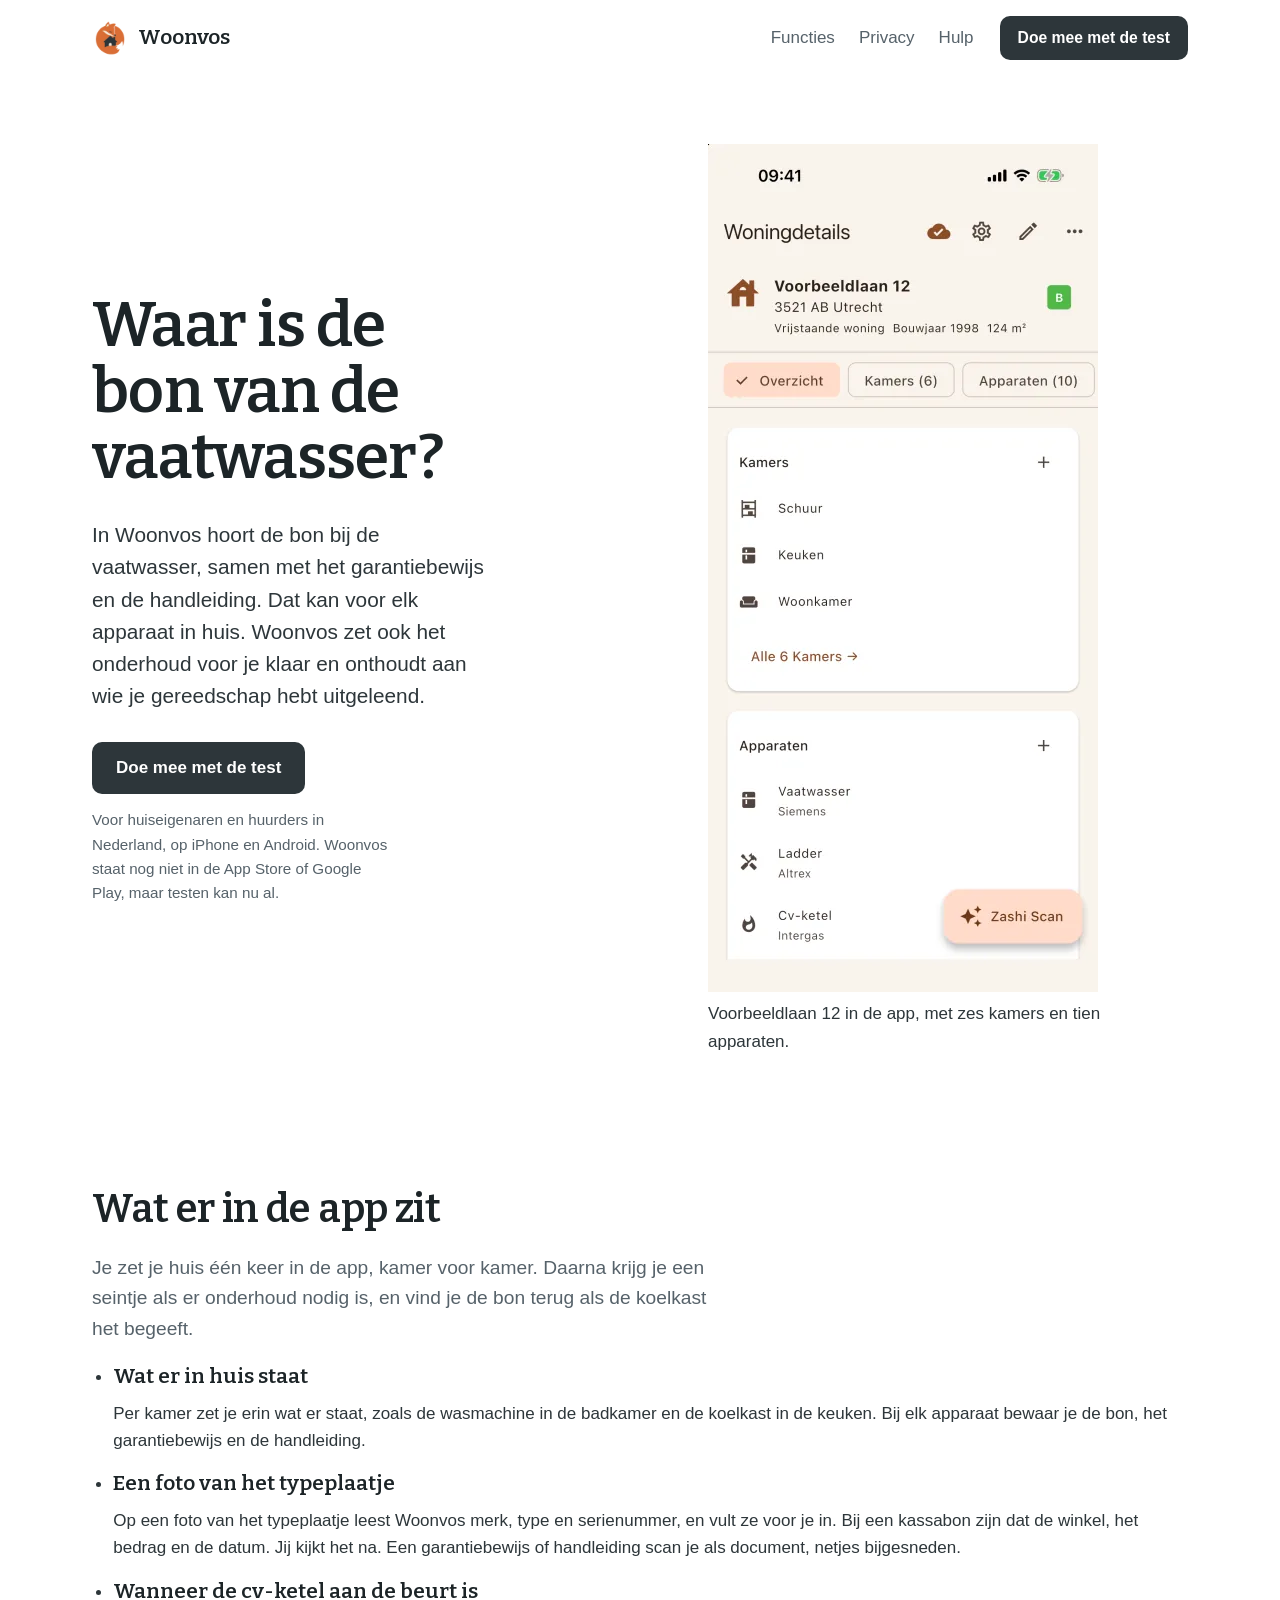
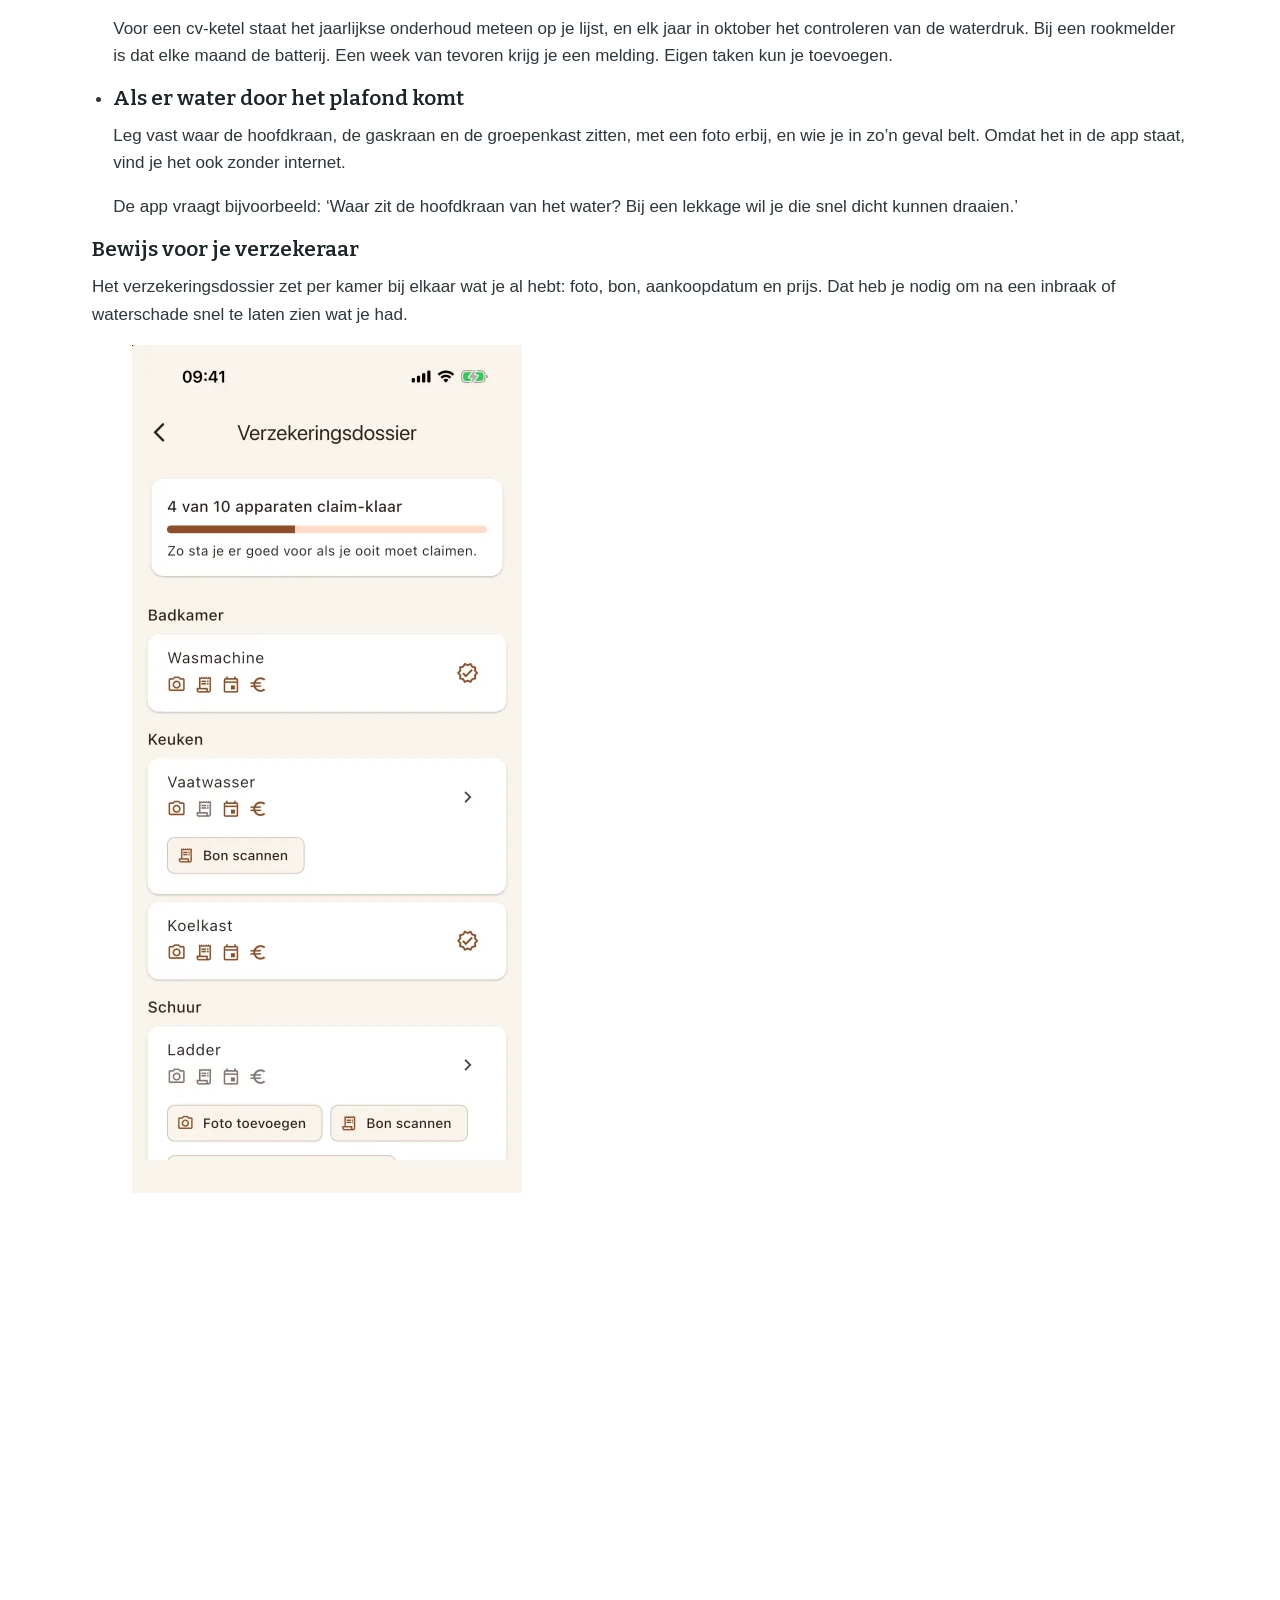
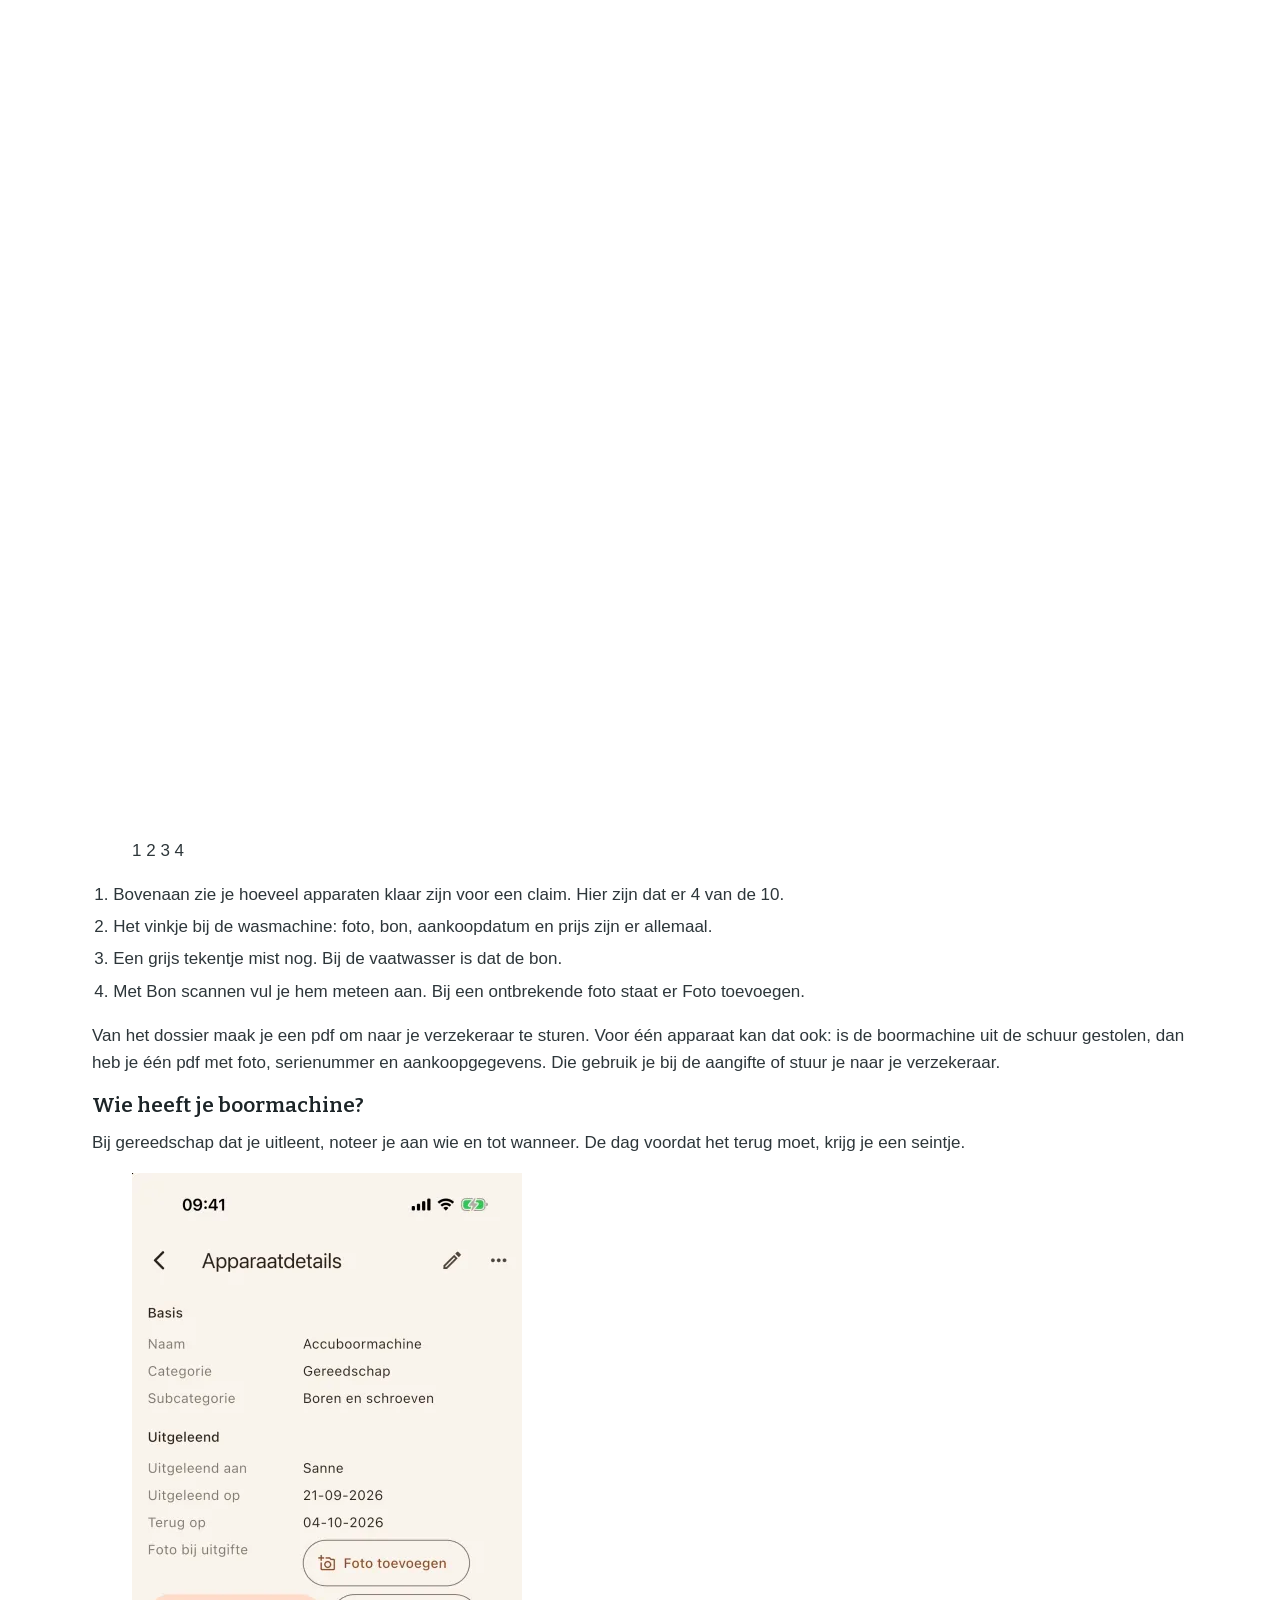
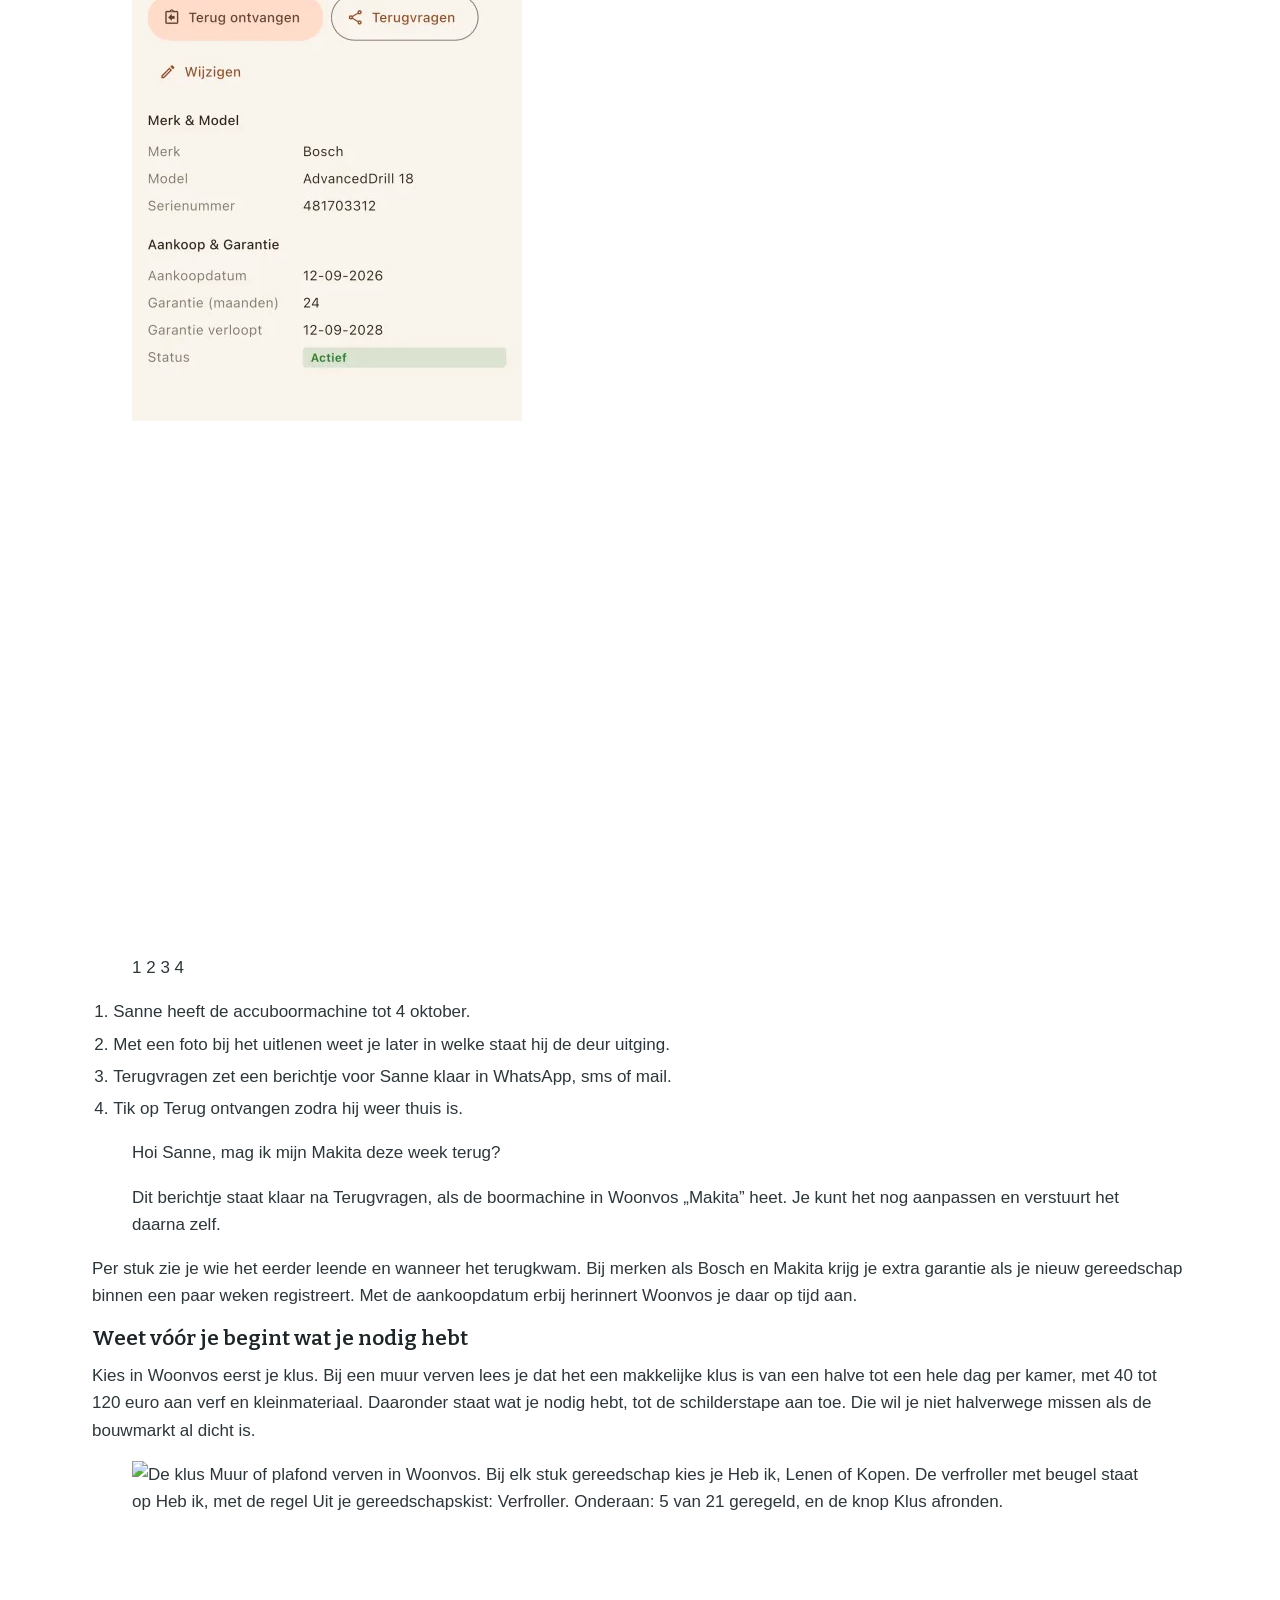
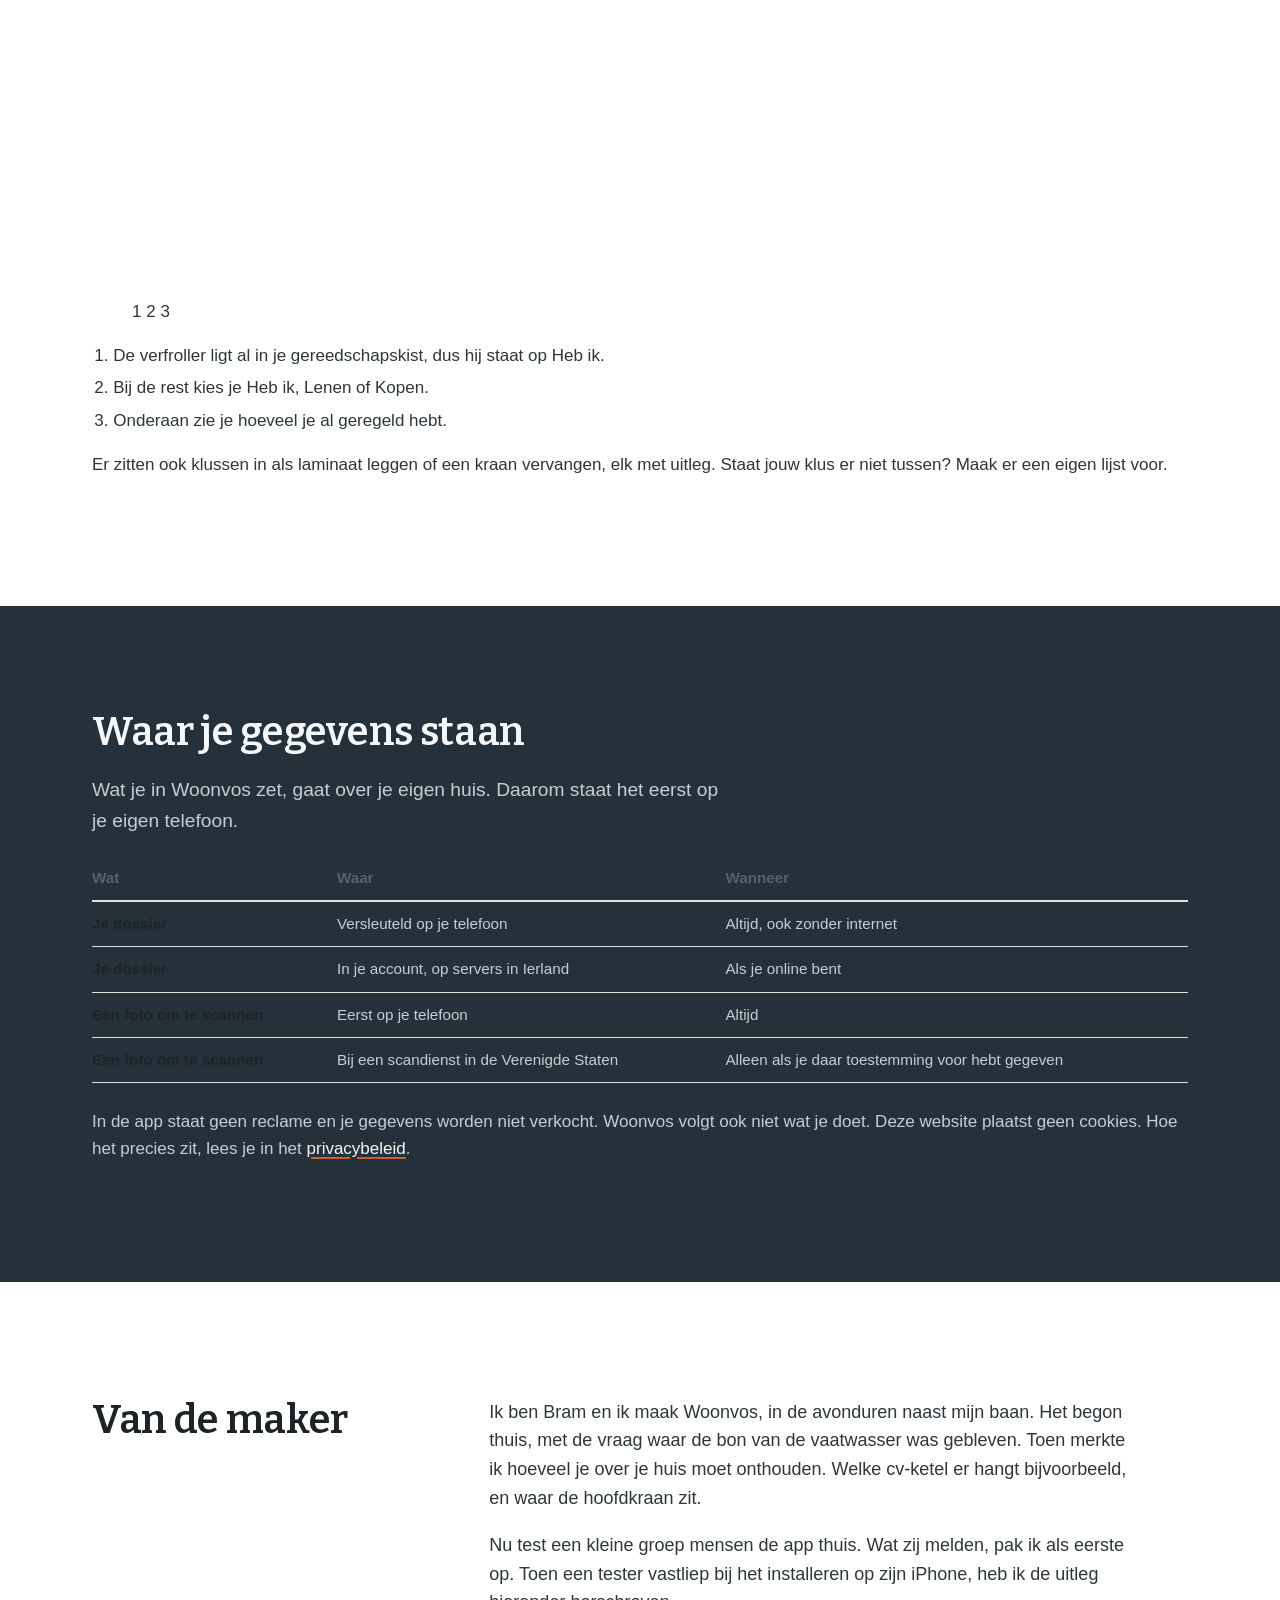
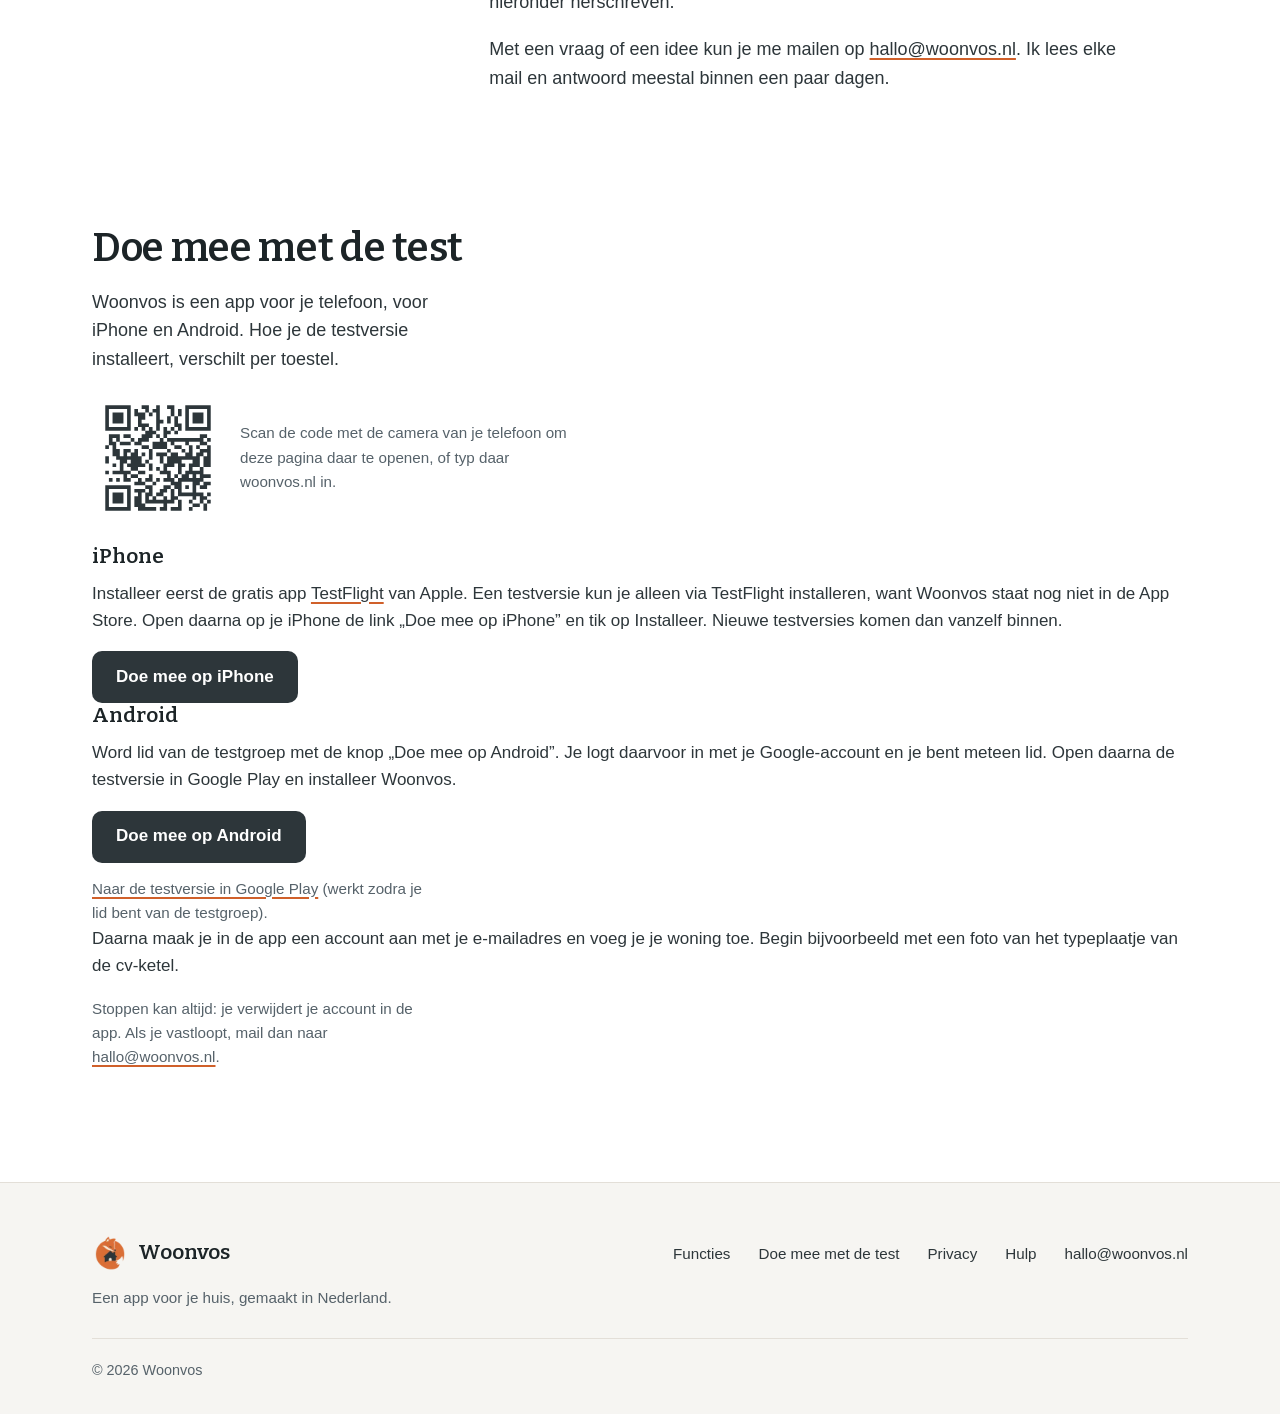
==== commit 3e8f9042: "feat: rebuild the front page around the lost receipt and the app's own screens The front page opens " ====
--- a/index.html
+++ b/index.html
@@ -6,8 +6,8 @@
   <meta name="color-scheme" content="light dark">
   <meta name="theme-color" media="(prefers-color-scheme: light)" content="#FFFFFF">
   <meta name="theme-color" media="(prefers-color-scheme: dark)" content="#14191C">
-  <title>Woonvos: je huis, goed geregeld</title>
-  <meta name="description" content="Woonvos bewaart alles over je huis op je eigen telefoon: apparaten, bonnen, garanties, onderhoud en gereedschap. Voor huiseigenaren en huurders in Nederland. Nu in besloten test.">
+  <title>Woonvos: bon, garantie en onderhoud van je huis op je telefoon</title>
+  <meta name="description" content="Woonvos is een app voor je telefoon. Je bewaart er de bon, de garantie en het onderhoud van je apparaten in, en je houdt bij aan wie je gereedschap hebt uitgeleend. Voor huiseigenaren en huurders in Nederland, nu in de testfase.">
   <!-- variant:begin robots -->
   <!-- variant:end robots -->
   <link rel="canonical" href="https://woonvos.nl/">
@@ -15,15 +15,16 @@
   <meta property="og:site_name" content="Woonvos">
   <meta property="og:locale" content="nl_NL">
   <meta property="og:url" content="https://woonvos.nl/">
-  <meta property="og:title" content="Woonvos: je huis, goed geregeld">
-  <meta property="og:description" content="Apparaten, bonnen, garanties, onderhoud en gereedschap bij elkaar op je eigen telefoon. Voor huiseigenaren en huurders in Nederland.">
+  <meta property="og:title" content="Woonvos: waar is de bon van de vaatwasser?">
+  <meta property="og:description" content="Met Woonvos vind je de bon van de vaatwasser terug en krijg je een seintje als de cv-ketel aan de beurt is.">
   <meta property="og:image" content="https://woonvos.nl/assets/og-woonvos.png">
   <meta property="og:image:width" content="1200">
   <meta property="og:image:height" content="630">
-  <meta property="og:image:alt" content="Het logo van Woonvos met de tekst: je huis, goed geregeld. Daarnaast het woningoverzicht in de app.">
+  <meta property="og:image:alt" content="Het logo van Woonvos met de vraag: waar is de bon van de vaatwasser? Daarnaast het woningoverzicht in de app.">
   <meta name="twitter:card" content="summary_large_image">
   <link rel="icon" type="image/png" sizes="32x32" href="/assets/favicon-32.png">
   <link rel="apple-touch-icon" sizes="180x180" href="/assets/apple-touch-icon.png">
+  <link rel="preload" href="/assets/bitter-400.woff2" as="font" type="font/woff2" crossorigin>
   <link rel="preload" href="/assets/bitter-600.woff2" as="font" type="font/woff2" crossorigin>
   <link rel="stylesheet" href="/style.css">
 </head>
@@ -50,156 +51,195 @@
   <section class="held" aria-labelledby="kop-held">
     <div class="wrap">
       <div class="held-tekst">
-        <p class="bovenregel">Voor huiseigenaren en huurders in Nederland</p>
-        <h1 id="kop-held">Je huis,<br> goed geregeld.</h1>
-        <p class="held-sub">Woonvos bewaart alles over je woning op je telefoon:
-        apparaten, bonnen, garanties, onderhoud en gereedschap. Zo heb je het
-        bij de hand als je het nodig hebt.</p>
+        <h1 id="kop-held">Waar is de bon van de <span class="kopwoord">vaat&shy;wasser?</span></h1>
+        <p class="held-sub">In Woonvos hoort de bon bij de vaatwasser, samen met
+        het garantiebewijs en de handleiding. Dat kan voor elk apparaat in
+        huis. Woonvos zet ook het onderhoud voor je klaar en onthoudt aan wie je
+        gereedschap hebt uitgeleend.</p>
         <div class="held-actie">
           <a class="knop" href="#meedoen">Doe mee met de test</a>
-          <p class="held-noot">Woonvos is een app voor je telefoon, voor
-          iPhone en Android. Hij is nu in besloten test en meedoen kan meteen.</p>
-        </div>
-      </div>
-      <div class="podium held-podium">
-        <div class="toestel">
+          <p class="held-noot">Voor huiseigenaren en huurders in <span class="naam">Nederland</span>, op
+          iPhone en Android. Woonvos staat nog niet in de App Store of Google
+          Play, maar testen kan nu al.</p>
+        </div>
+      </div>
+      <figure class="held-beeld">
+        <div class="scherm" style="aspect-ratio: 390 / 690">
           <img src="/assets/schermen/01-overzicht-780.webp"
                srcset="/assets/schermen/01-overzicht-390.webp 390w, /assets/schermen/01-overzicht-780.webp 780w"
-               sizes="(max-width: 719px) 60vw, 300px"
+               sizes="(max-width: 719px) 76vw, 340px"
                width="390" height="848" decoding="async" fetchpriority="high"
-               alt="Het overzicht van een woning in Woonvos: adres, bouwjaar en energielabel bovenaan, daaronder de kamers en de apparaten, met rechtsonder de knop Zashi Scan.">
-        </div>
-      </div>
+               alt="Het overzicht van een woning in Woonvos: adres, bouwjaar en energielabel bovenaan, daaronder de kamers en de eerste apparaten.">
+        </div>
+        <figcaption>Voorbeeldlaan 12 in de app, met zes kamers en tien
+        apparaten.</figcaption>
+      </figure>
     </div>
   </section>
 
   <section id="functies" class="functies" aria-labelledby="kop-functies">
     <div class="wrap">
       <div class="sectie-kop">
-        <h2 id="kop-functies">Wat Woonvos voor je doet</h2>
-        <p>Je zet je huis en je spullen één keer in de app. Daarna helpt
-        Woonvos je op de momenten dat het ertoe doet.</p>
-      </div>
-      <ul class="tegels">
+        <h2 id="kop-functies">Wat er in de app zit</h2>
+        <p>Je zet je huis één keer in de app, kamer voor kamer. Daarna krijg je
+        een seintje als er onderhoud nodig is, en vind je de bon terug als de
+        koelkast het begeeft.</p>
+      </div>
+      <ul class="kort">
         <li>
-          <svg viewBox="0 0 24 24" aria-hidden="true"><path d="M3.5 10.5 12 4l8.5 6.5"/><path d="M5.5 9v10.5h13V9"/><path d="M10 19.5v-5h4v5"/></svg>
-          <h3>Alles van je huis op één plek</h3>
-          <p>Je woning, je kamers en je apparaten, met merk, type en
-          serienummer. De bon, het garantiebewijs en de handleiding bewaar je
-          bij het apparaat.</p>
+          <h3>Wat er in huis staat</h3>
+          <p>Per kamer zet je erin wat er staat, zoals de wasmachine in de
+          badkamer en de koelkast in de keuken. Bij elk apparaat bewaar je de
+          bon, het garantiebewijs en de handleiding.</p>
         </li>
         <li>
-          <svg viewBox="0 0 24 24" aria-hidden="true"><path d="M4 8V5.5A1.5 1.5 0 0 1 5.5 4H8"/><path d="M16 4h2.5A1.5 1.5 0 0 1 20 5.5V8"/><path d="M20 16v2.5a1.5 1.5 0 0 1-1.5 1.5H16"/><path d="M8 20H5.5A1.5 1.5 0 0 1 4 18.5V16"/><path d="M8 10h8"/><path d="M8 14h5"/></svg>
-          <h3>Scannen in plaats van typen</h3>
-          <p>Maak een foto van het typeplaatje of de kassabon. Woonvos leest
-          merk, type, bedrag en datum en vult ze voor je in. Jij kijkt het na.
-          Een garantiebewijs of handleiding scan je netjes bijgesneden.</p>
+          <h3>Een foto van het typeplaatje</h3>
+          <p>Op een foto van het typeplaatje leest Woonvos merk, type en
+          serienummer, en vult ze voor je in. Bij een kassabon zijn dat de winkel, het bedrag en
+          de datum. Jij kijkt het na. Een
+          garantiebewijs of handleiding scan je als document, netjes
+          bijgesneden.</p>
         </li>
         <li>
-          <svg viewBox="0 0 24 24" aria-hidden="true"><path d="M6 16.5v-5a6 6 0 0 1 12 0v5l1.5 2h-15z"/><path d="M10 20.5a2 2 0 0 0 4 0"/></svg>
-          <h3>Onderhoud op tijd</h3>
-          <p>Woonvos zet onderhoud voor je apparaten klaar, zoals de waterdruk
-          van de <span class="heel">cv-ketel</span>. Je eigen taken zet je er zelf bij. Is het tijd, dan
-          krijg je een melding op je telefoon.</p>
+          <h3>Wanneer de <span class="heel">cv-ketel</span> aan de beurt is</h3>
+          <p>Voor een <span class="heel">cv-ketel</span> staat het jaarlijkse onderhoud meteen op je
+          lijst, en elk jaar in oktober het controleren van de waterdruk. Bij
+          een rookmelder is dat elke maand de batterij. Een week van tevoren
+          krijg je een melding. Eigen taken kun je toevoegen.</p>
         </li>
         <li>
-          <svg viewBox="0 0 24 24" aria-hidden="true"><path d="M12 3.5c-3 4-5.5 7-5.5 10a5.5 5.5 0 0 0 11 0c0-3-2.5-6-5.5-10z"/></svg>
-          <h3>Noodinfo bij de hand</h3>
-          <p>Waar zitten de hoofdkraan, de gaskraan en de groepenkast, en wie
-          bel je bij een lekkage? Het staat op je telefoon, dus je vindt het
-          ook zonder internet.</p>
+          <h3>Als er water door het plafond komt</h3>
+          <p>Leg vast waar de hoofdkraan, de gaskraan en de groepenkast zitten,
+          met een foto erbij, en wie je in zo’n geval belt. Omdat het in de app
+          staat, vind je het ook zonder internet.</p>
+          <p class="citaat">De app vraagt bijvoorbeeld: <q>Waar zit de
+          hoofdkraan van het water? Bij een lekkage wil je die snel dicht kunnen
+          draaien.</q></p>
         </li>
       </ul>
     </div>
 
-    <article class="rij" aria-labelledby="kop-bewijs">
+    <article class="uitleg uitleg-groot" aria-labelledby="kop-bewijs">
       <div class="wrap">
-        <div class="rij-beeld">
-          <div class="podium">
-            <div class="toestel">
+        <div class="uitleg-kop">
+          <h3 id="kop-bewijs">Bewijs voor je verzekeraar</h3>
+          <p>Het verzekeringsdossier zet per kamer bij elkaar wat je al hebt:
+          foto, bon, aankoopdatum en prijs. Dat heb je nodig om na een inbraak
+          of waterschade snel te laten zien wat je had.</p>
+        </div>
+        <figure class="uitleg-beeld">
+          <div class="aangewezen">
+            <div class="scherm" style="aspect-ratio: 390 / 803">
               <img src="/assets/schermen/06-verzekeringsdossier-780.webp"
                    srcset="/assets/schermen/06-verzekeringsdossier-390.webp 390w, /assets/schermen/06-verzekeringsdossier-780.webp 780w"
-                   sizes="(max-width: 440px) 58vw, 256px"
+                   sizes="(max-width: 819px) 80vw, 340px"
                    width="390" height="848" loading="lazy" decoding="async"
-                   alt="Het verzekeringsdossier in Woonvos: per kamer zie je welke apparaten een foto, bon, aankoopdatum en prijs hebben. Wat nog ontbreekt, vul je met één knop aan.">
+                   alt="Het verzekeringsdossier in Woonvos. Bovenaan: 4 van 10 apparaten claim-klaar. Per kamer de apparaten met vier tekentjes voor foto, bon, aankoopdatum en prijs. De wasmachine en de koelkast hebben een vinkje. Bij de vaatwasser is de bon grijs en staat de knop Bon scannen, bij de ladder ook Foto toevoegen.">
             </div>
+            <span class="pin rechts" style="top: 20%" aria-hidden="true">1</span>
+            <span class="pin rechts" style="top: 40.8%" aria-hidden="true">2</span>
+            <span class="pin links" style="top: 57%" aria-hidden="true">3</span>
+            <span class="pin links" style="top: 64.1%" aria-hidden="true">4</span>
           </div>
-        </div>
-        <div class="rij-tekst">
-          <h3 id="kop-bewijs">Bewijs klaar bij schade of diefstal</h3>
-          <p>Na een inbraak of waterschade wil je snel laten zien wat je had.
-          Het verzekeringsdossier zet per kamer bij elkaar wat je al hebt:
-          foto, bon, aankoopdatum en prijs.</p>
-          <ul class="punten">
-            <li>Je ziet meteen welke apparaten klaar zijn voor een claim.</li>
-            <li>Wat ontbreekt, vul je aan met één knop: bon scannen of foto
-            toevoegen.</li>
-            <li>Je maakt er een pdf van en deelt die zelf met je
-            verzekeraar.</li>
-            <li>Vermist of gestolen? Je maakt één pdf met foto, serienummer en
-            aankoopgegevens. Die gebruik je bij je aangifte of stuur je naar je
-            verzekeraar.</li>
-          </ul>
+        </figure>
+        <ol class="aanwijzingen">
+          <li>Bovenaan zie je hoeveel apparaten klaar zijn voor een claim. Hier
+          zijn dat er 4 van de 10.</li>
+          <li>Het vinkje bij de wasmachine: foto, bon, aankoopdatum en prijs
+          zijn er allemaal.</li>
+          <li>Een grijs tekentje mist nog. Bij de vaatwasser is dat de bon.</li>
+          <li>Met Bon scannen vul je hem meteen aan. Bij een ontbrekende foto
+          staat er Foto toevoegen.</li>
+        </ol>
+        <div class="uitleg-rest">
+          <p>Van het dossier maak je een pdf om naar je verzekeraar te sturen.
+          Voor één apparaat kan dat ook: is de boormachine uit de schuur
+          gestolen, dan heb je één pdf met foto, serienummer en
+          aankoopgegevens. Die gebruik je bij de aangifte of stuur je naar je
+          verzekeraar.</p>
         </div>
       </div>
     </article>
 
-    <article class="rij rij-om" aria-labelledby="kop-uitlenen">
+    <article class="uitleg uitleg-klein" aria-labelledby="kop-uitlenen">
       <div class="wrap">
-        <div class="rij-beeld">
-          <div class="podium">
-            <div class="toestel">
+        <div class="uitleg-kop">
+          <h3 id="kop-uitlenen">Wie heeft je boormachine?</h3>
+          <p>Bij gereedschap dat je uitleent, noteer je aan wie en tot wanneer.
+          De dag voordat het terug moet, krijg je een seintje.</p>
+        </div>
+        <figure class="uitleg-beeld">
+          <div class="aangewezen">
+            <div class="scherm" style="aspect-ratio: 390 / 530">
               <img src="/assets/schermen/04-uitgeleend-780.webp"
                    srcset="/assets/schermen/04-uitgeleend-390.webp 390w, /assets/schermen/04-uitgeleend-780.webp 780w"
-                   sizes="(max-width: 440px) 58vw, 256px"
+                   sizes="(max-width: 819px) 72vw, 280px"
                    width="390" height="848" loading="lazy" decoding="async"
-                   alt="De accuboormachine in Woonvos, uitgeleend aan Sanne tot 4 oktober. Met één tik vraag je hem terug of meld je dat hij weer thuis is. Daaronder merk, model, serienummer en garantie.">
+                   alt="De accuboormachine in Woonvos, uitgeleend aan Sanne op 21 september, terug op 4 oktober. Bij Foto bij uitgifte de knop Foto toevoegen, daaronder de knoppen Terug ontvangen en Terugvragen.">
             </div>
+            <span class="pin rechts" style="top: 55.7%" aria-hidden="true">1</span>
+            <span class="pin rechts" style="top: 73.6%" aria-hidden="true">2</span>
+            <span class="pin rechts" style="top: 83.9%" aria-hidden="true">3</span>
+            <span class="pin links" style="top: 83.9%" aria-hidden="true">4</span>
           </div>
-        </div>
-        <div class="rij-tekst">
-          <h3 id="kop-uitlenen">Gereedschap uitlenen zonder gedoe</h3>
-          <p>Je ziet meteen wat je hebt en wat er is uitgeleend. Je noteert aan
-          wie en tot wanneer. Moet het terug? Dan herinnert Woonvos je eraan.
-          Je vraagt het terug met een kant-en-klaar berichtje via WhatsApp of
-          sms.</p>
-          <ul class="punten">
-            <li>Per stuk gereedschap zie je de uitleengeschiedenis: wie had het,
-            en van wanneer tot wanneer.</li>
-            <li>Je kunt bij het uitlenen een foto maken. Zo weet je later in
-            welke staat het wegging.</li>
-            <li>Bij een aantal bekende merken krijg je extra garantie als je
-            nieuw gereedschap op tijd registreert. Staat de aankoopdatum erbij,
-            dan herinnert Woonvos je daaraan.</li>
-          </ul>
+        </figure>
+        <ol class="aanwijzingen">
+          <li>Sanne heeft de accuboormachine tot 4 oktober.</li>
+          <li>Met een foto bij het uitlenen weet je later in welke staat hij de
+          deur uitging.</li>
+          <li>Terugvragen zet een berichtje voor Sanne klaar in WhatsApp, sms of
+          mail.</li>
+          <li>Tik op Terug ontvangen zodra hij weer thuis is.</li>
+        </ol>
+        <div class="uitleg-rest">
+          <figure class="bericht">
+            <p>Hoi Sanne, mag ik mijn Makita deze week terug?</p>
+            <figcaption>Dit berichtje staat klaar na Terugvragen, als de
+            boormachine in Woonvos „Makita” heet. Je kunt het nog aanpassen en
+            verstuurt het daarna zelf.</figcaption>
+          </figure>
+          <p>Per stuk zie je wie het eerder leende en wanneer het terugkwam. Bij
+          merken als Bosch en Makita krijg je extra garantie als je nieuw
+          gereedschap binnen een paar weken registreert. Met de aankoopdatum
+          erbij herinnert Woonvos je daar op tijd aan.</p>
         </div>
       </div>
     </article>
 
-    <article class="rij" aria-labelledby="kop-klussen">
+    <article class="uitleg uitleg-middel" aria-labelledby="kop-klussen">
       <div class="wrap">
-        <div class="rij-beeld">
-          <div class="podium">
-            <div class="toestel">
-              <img src="/assets/schermen/05-klus-780.webp"
-                   srcset="/assets/schermen/05-klus-390.webp 390w, /assets/schermen/05-klus-780.webp 780w"
-                   sizes="(max-width: 440px) 58vw, 256px"
-                   width="390" height="848" loading="lazy" decoding="async"
-                   alt="Een klus in Woonvos: muur of plafond verven. Je ziet vooraf welk gereedschap je nodig hebt. Wat al in je gereedschapskist ligt, zoals de verfroller, staat al afgevinkt als Heb ik.">
+        <div class="uitleg-kop">
+          <h3 id="kop-klussen">Weet vóór je begint wat je nodig hebt</h3>
+          <p>Kies in Woonvos eerst je klus. Bij een muur verven lees je dat het
+          een makkelijke klus is van een halve tot een hele dag per kamer, met
+          40 tot 120 euro aan verf en kleinmateriaal. Daaronder staat wat je
+          nodig hebt, tot de schilderstape aan toe. Die wil je niet halverwege
+          missen als de bouwmarkt al dicht is.</p>
+        </div>
+        <figure class="uitleg-beeld">
+          <div class="aangewezen">
+            <div class="scherm" style="aspect-ratio: 390 / 782">
+              <img src="/assets/schermen/05-klus-lijst-780.webp"
+                   srcset="/assets/schermen/05-klus-lijst-390.webp 390w, /assets/schermen/05-klus-lijst-780.webp 780w"
+                   sizes="(max-width: 819px) 76vw, 300px"
+                   width="390" height="782" loading="lazy" decoding="async"
+                   alt="De klus Muur of plafond verven in Woonvos. Bij elk stuk gereedschap kies je Heb ik, Lenen of Kopen. De verfroller met beugel staat op Heb ik, met de regel Uit je gereedschapskist: Verfroller. Onderaan: 5 van 21 geregeld, en de knop Klus afronden.">
             </div>
+            <span class="pin rechts" style="top: 17.8%" aria-hidden="true">1</span>
+            <span class="pin rechts" style="top: 31.3%" aria-hidden="true">2</span>
+            <span class="pin rechts" style="top: 86.1%" aria-hidden="true">3</span>
           </div>
-        </div>
-        <div class="rij-tekst">
-          <h3 id="kop-klussen">Klussen goed voorbereid</h3>
-          <p>Kies een klus, zoals een muur verven of een kraan vervangen. Je
-          ziet vooraf hoe moeilijk het is, hoe lang het duurt en wat je nodig
-          hebt.</p>
-          <ul class="punten">
-            <li>Veelvoorkomende klussen, van laminaat leggen tot tochtstrips
-            aanbrengen. Met uitleg en een schatting van de kosten.</li>
-            <li>Wat al in je gereedschapskist ligt, staat al afgevinkt.</li>
-            <li>Per onderdeel kies je: heb ik, lenen of kopen.</li>
-          </ul>
+        </figure>
+        <ol class="aanwijzingen">
+          <li>De verfroller ligt al in je gereedschapskist, dus hij staat op Heb
+          ik.</li>
+          <li>Bij de rest kies je Heb ik, Lenen of Kopen.</li>
+          <li>Onderaan zie je hoeveel je al geregeld hebt.</li>
+        </ol>
+        <div class="uitleg-rest">
+          <p>Er zitten ook klussen in als laminaat leggen of een kraan
+          vervangen, elk met uitleg. Staat jouw klus er niet tussen? Maak er
+          een eigen lijst voor.</p>
         </div>
       </div>
     </article>
@@ -208,111 +248,102 @@
   <section class="gegevens" aria-labelledby="kop-gegevens">
     <div class="wrap">
       <div class="sectie-kop">
-        <h2 id="kop-gegevens">Zorgvuldig met je gegevens</h2>
-        <p>Wat je in Woonvos zet, gaat over je eigen huis. Zo gaat Woonvos
-        daarmee om.</p>
-      </div>
-      <dl>
-        <div>
-          <dt>Werkt zonder internet</dt>
-          <dd>Je dossier staat op je eigen telefoon. De app werkt ook zonder
-          verbinding.</dd>
-        </div>
-        <div>
-          <dt>Versleuteld op je telefoon</dt>
-          <dd>De gegevens op je toestel worden versleuteld opgeslagen.</dd>
-        </div>
-        <div>
-          <dt>Je dossier in de EU</dt>
-          <dd>Ben je online, dan zet de app je dossier ook in je account, op
-          servers in Ierland.</dd>
-        </div>
-        <div>
-          <dt>Scannen met jouw toestemming</dt>
-          <dd>De app leest een foto eerst op je telefoon. Alleen als jij
-          toestemming geeft, gaat een foto naar een scandienst in de Verenigde
-          Staten.</dd>
-        </div>
-        <div>
-          <dt>Geen advertenties</dt>
-          <dd>Woonvos toont geen reclame en volgt niet wat je doet.</dd>
-        </div>
-        <div>
-          <dt>Niets doorverkocht</dt>
-          <dd>Woonvos verkoopt je gegevens niet. Deze website plaatst geen
-          cookies.</dd>
-        </div>
-      </dl>
-      <p class="na">Hoe het precies zit, lees je in het
-      <a href="/privacy.html">privacybeleid</a>.</p>
+        <h2 id="kop-gegevens">Waar je gegevens staan</h2>
+        <p>Wat je in Woonvos zet, gaat over je eigen huis. Daarom staat het
+        eerst op je eigen telefoon.</p>
+      </div>
+      <table>
+        <thead>
+          <tr><th scope="col">Wat</th><th scope="col">Waar</th><th scope="col">Wanneer</th></tr>
+        </thead>
+        <tbody>
+          <tr>
+            <th scope="row" data-label="Wat">Je dossier</th>
+            <td data-label="Waar">Versleuteld op je telefoon</td>
+            <td data-label="Wanneer">Altijd, ook zonder internet</td>
+          </tr>
+          <tr>
+            <th scope="row" data-label="Wat">Je dossier</th>
+            <td data-label="Waar">In je account, op servers in Ierland</td>
+            <td data-label="Wanneer">Als je online bent</td>
+          </tr>
+          <tr>
+            <th scope="row" data-label="Wat">Een foto om te scannen</th>
+            <td data-label="Waar">Eerst op je telefoon</td>
+            <td data-label="Wanneer">Altijd</td>
+          </tr>
+          <tr>
+            <th scope="row" data-label="Wat">Een foto om te scannen</th>
+            <td data-label="Waar">Bij een scandienst in de Verenigde Staten</td>
+            <td data-label="Wanneer">Alleen als je daar toestemming voor hebt gegeven</td>
+          </tr>
+        </tbody>
+      </table>
+      <p>In de app staat geen reclame en je gegevens worden niet verkocht.
+      Woonvos volgt ook niet wat je doet. Deze website plaatst geen cookies.
+      Hoe het precies zit, lees je in het <a href="/privacy.html">privacybeleid</a>.</p>
     </div>
   </section>
 
   <section id="over" class="over" aria-labelledby="kop-over">
     <div class="wrap">
       <!-- variant:begin over -->
-      <h2 id="kop-over">Over Woonvos</h2>
+      <h2 id="kop-over">Van de maker</h2>
       <div class="over-tekst">
-        <p>Woonvos wordt in Nederland gemaakt door een onafhankelijke maker.
-        De app is in besloten test: een kleine groep mensen gebruikt hem thuis
-        en laat weten wat beter kan. Wat testers melden, komt als eerste aan de
-        beurt.</p>
-        <p>Een vraag of een idee? Mail naar
+        <p>Ik ben Bram en ik maak Woonvos, in de avonduren naast mijn baan. Het
+        begon thuis, met de vraag waar de bon van de vaatwasser was gebleven.
+        Toen merkte ik hoeveel je over je huis moet onthouden. Welke <span class="heel">cv-ketel</span>
+        er hangt bijvoorbeeld, en waar de hoofdkraan zit.</p>
+        <p>Nu test een kleine groep mensen de app thuis. Wat zij melden, pak ik
+        als eerste op. Toen een tester vastliep bij het installeren op zijn
+        iPhone, heb ik de uitleg hieronder herschreven.</p>
+        <p>Met een vraag of een idee kun je me mailen op
         <a href="mailto:hallo@woonvos.nl?subject=Vraag%20over%20Woonvos">hallo@woonvos.nl</a>.
-        Je krijgt altijd persoonlijk antwoord, meestal binnen een paar
-        dagen.</p>
+        Ik lees elke mail en antwoord meestal binnen een paar dagen.</p>
       </div>
       <!-- variant:end over -->
-      <!-- variant:begin wissel -->
-      <div class="wissel">
-        <p id="wissel-uitleg">Voor testers: dit stuk staat er in twee versies.</p>
-        <ul aria-labelledby="wissel-uitleg">
-          <li><a href="/#over" aria-current="page">Versie A</a></li>
-          <li><a href="/variant-b.html#over">Versie B</a></li>
-        </ul>
-      </div>
-      <!-- variant:end wissel -->
     </div>
   </section>
 
   <section id="meedoen" class="meedoen" aria-labelledby="kop-meedoen">
     <div class="wrap">
-      <div class="podium">
-        <div class="meedoen-kop">
-          <h2 id="kop-meedoen">Doe mee met de test</h2>
-          <p class="inleiding">Woonvos is een app voor je telefoon, voor iPhone
-          en Android. Wil je meedoen? Zo werkt het.</p>
-        </div>
-        <ol class="stappen">
-          <li>Heb je een <span class="heel">iPhone</span>? Installeer eerst de gratis app
+      <div class="meedoen-kop">
+        <h2 id="kop-meedoen">Doe mee met de test</h2>
+        <p class="inleiding">Woonvos is een app voor je telefoon, voor iPhone
+        en Android. Hoe je de testversie installeert, verschilt per toestel.</p>
+        <div class="op-computer">
+          <img src="/assets/qr-meedoen.svg" width="132" height="132"
+               alt="QR-code die deze pagina op je telefoon opent">
+          <p>Scan de code met de camera van je telefoon om deze pagina daar te
+          openen, of typ daar <span class="naam">woonvos.nl</span> in.</p>
+        </div>
+      </div>
+      <div class="routes">
+        <div class="route">
+          <h3>iPhone</h3>
+          <p>Installeer eerst de gratis app
           <a href="https://apps.apple.com/nl/app/testflight/id899247664">TestFlight</a> van Apple. Een testversie kun je
-          alleen via TestFlight installeren, want Woonvos staat nog niet in de
-          App Store. Open daarna op je iPhone de link "Doe mee op iPhone" en
-          tik op Installeer. Nieuwe testversies komen dan vanzelf binnen.</li>
-          <li>Heb je een <span class="heel">Android-telefoon</span>? Word lid van de testgroep met de
-          knop "Doe mee op Android". Je logt daarvoor in met je <span class="heel">Google-account</span>
-          en je bent meteen lid. Open daarna de testversie in Google Play en
-          installeer Woonvos.</li>
-          <li>Je maakt een account aan met je <span class="heel">e-mailadres</span> en voegt je
-          woning toe.</li>
-        </ol>
-        <div class="meedoen-actie">
-          <div class="op-computer">
-            <img src="/assets/qr-meedoen.svg" width="132" height="132"
-                 alt="QR-code die deze pagina op je telefoon opent">
-            <p>Kijk je nu op een computer? Richt de camera van je telefoon op
-            de code, dan open je deze pagina daar. Of ga op je telefoon naar
-            woonvos.nl.</p>
-          </div>
-          <div class="knoppen">
-            <a class="knop" href="https://testflight.apple.com/join/JsbAmsAV">Doe mee op iPhone</a>
-            <a class="knop" href="https://groups.google.com/a/woonvos.nl/g/testers">Doe mee op Android</a>
-          </div>
+          alleen via <span class="naam">TestFlight</span> installeren, want Woonvos staat nog niet in de
+          App Store. Open daarna op je iPhone de link „Doe mee op iPhone” en
+          tik op Installeer. Nieuwe testversies komen dan vanzelf binnen.</p>
+          <a class="knop" href="https://testflight.apple.com/join/JsbAmsAV">Doe mee op iPhone</a>
+        </div>
+        <div class="route">
+          <h3>Android</h3>
+          <p>Word lid van de testgroep met de knop „Doe mee op Android”. Je
+          logt daarvoor in met je <span class="heel">Google-account</span> en je bent meteen lid. Open
+          daarna de testversie in Google Play en installeer Woonvos.</p>
+          <a class="knop" href="https://groups.google.com/a/woonvos.nl/g/testers">Doe mee op Android</a>
           <p class="noot"><a href="https://play.google.com/apps/testing/nl.woonvos.woonvos">Naar de testversie in Google Play</a>
           (werkt zodra je lid bent van de testgroep).</p>
-          <p class="noot">Stoppen kan altijd: je verwijdert je account zelf in
-          de app. Een vraag? Mail naar <a href="mailto:hallo@woonvos.nl?subject=Vraag%20over%20de%20test">hallo@woonvos.nl</a>.</p>
-        </div>
+        </div>
+      </div>
+      <div class="meedoen-na">
+        <p>Daarna maak je in de app een account aan met je <span class="heel">e-mailadres</span> en voeg
+        je je woning toe. Begin bijvoorbeeld met een foto van het typeplaatje
+        van de <span class="heel">cv-ketel</span>.</p>
+        <p class="noot">Stoppen kan altijd: je verwijdert je account in de
+        app. Als je vastloopt, mail dan naar <a href="mailto:hallo@woonvos.nl?subject=Vraag%20over%20de%20test">hallo@woonvos.nl</a>.</p>
       </div>
     </div>
   </section>
@@ -324,8 +355,7 @@
     <div class="rij-voet">
       <div>
         <a class="merk" href="/"><img src="/assets/zashi-mark-96.webp" alt="" width="36" height="36">Woonvos</a>
-        <p class="slogan">Je slimme huisgenoot. Voor huiseigenaren en huurders
-        in Nederland.</p>
+        <p class="slogan">Een app voor je huis, gemaakt in Nederland.</p>
       </div>
       <nav aria-label="Voettekst">
         <ul>
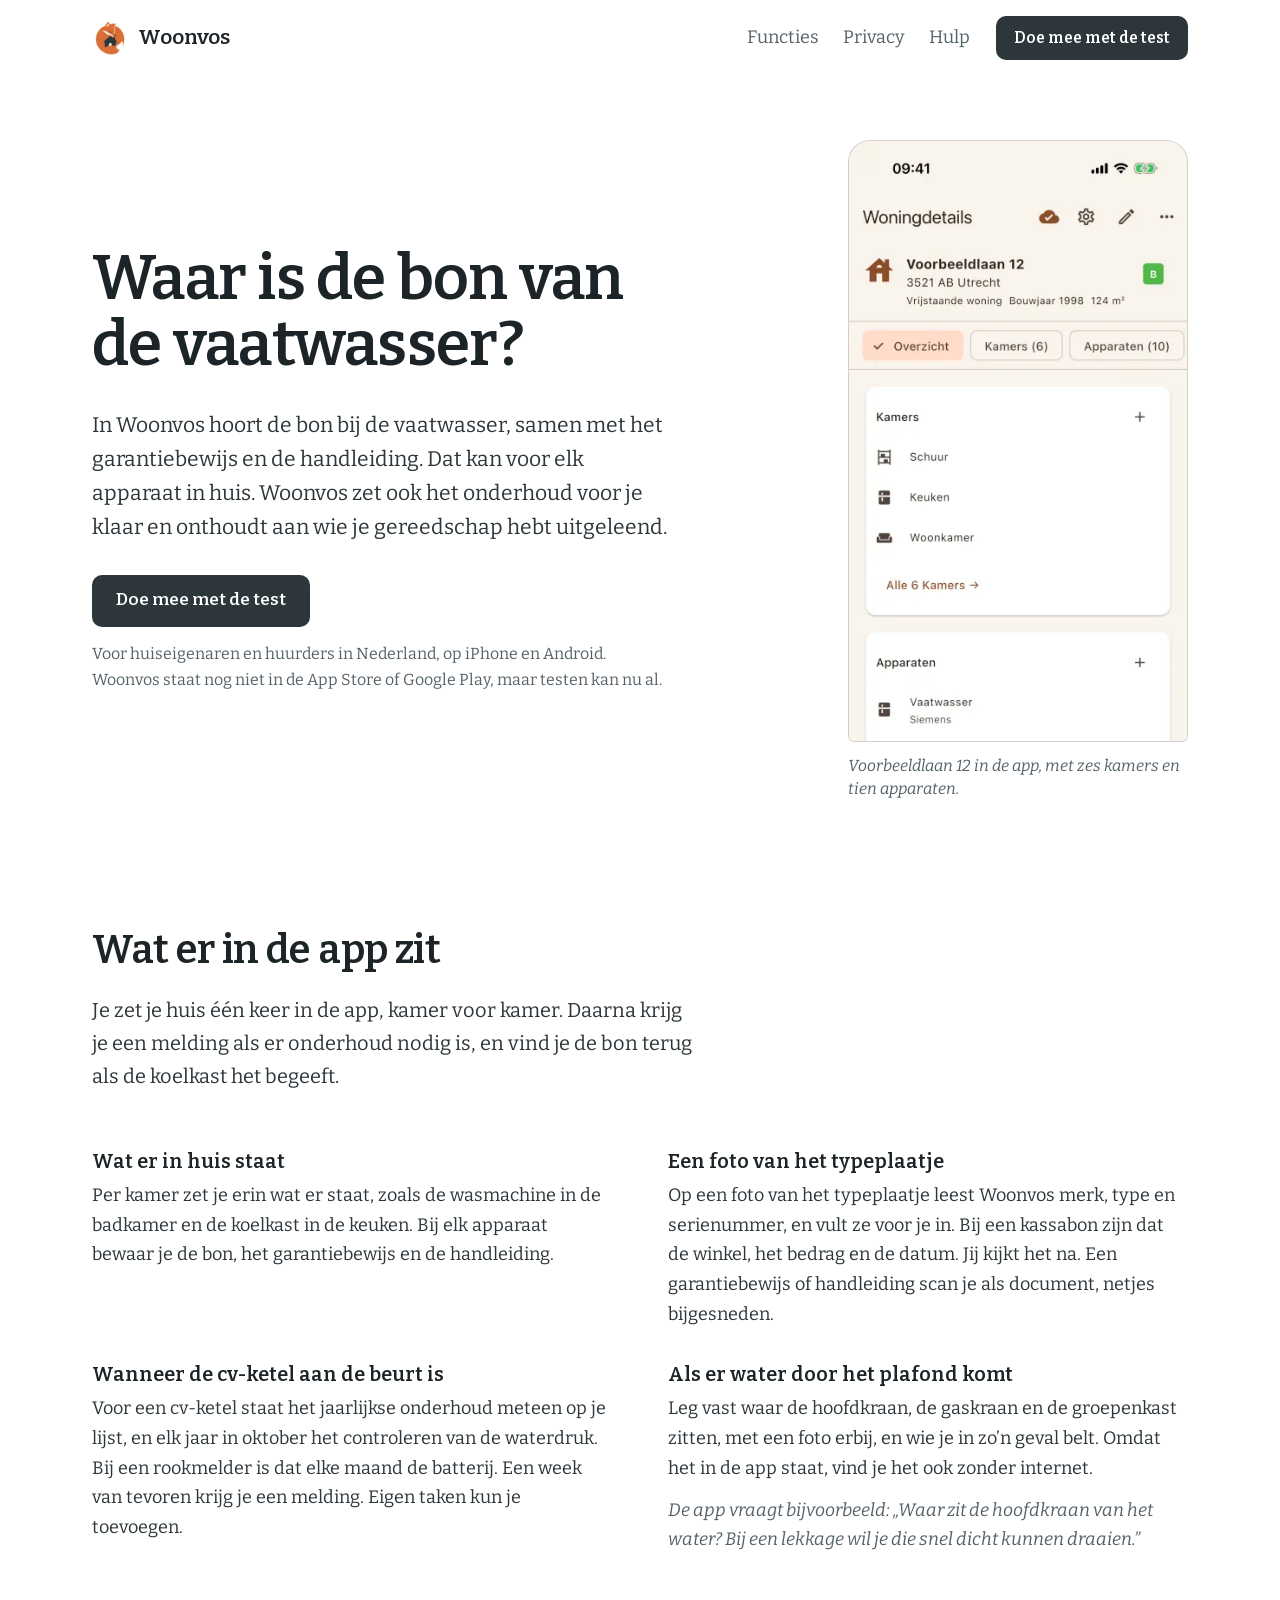
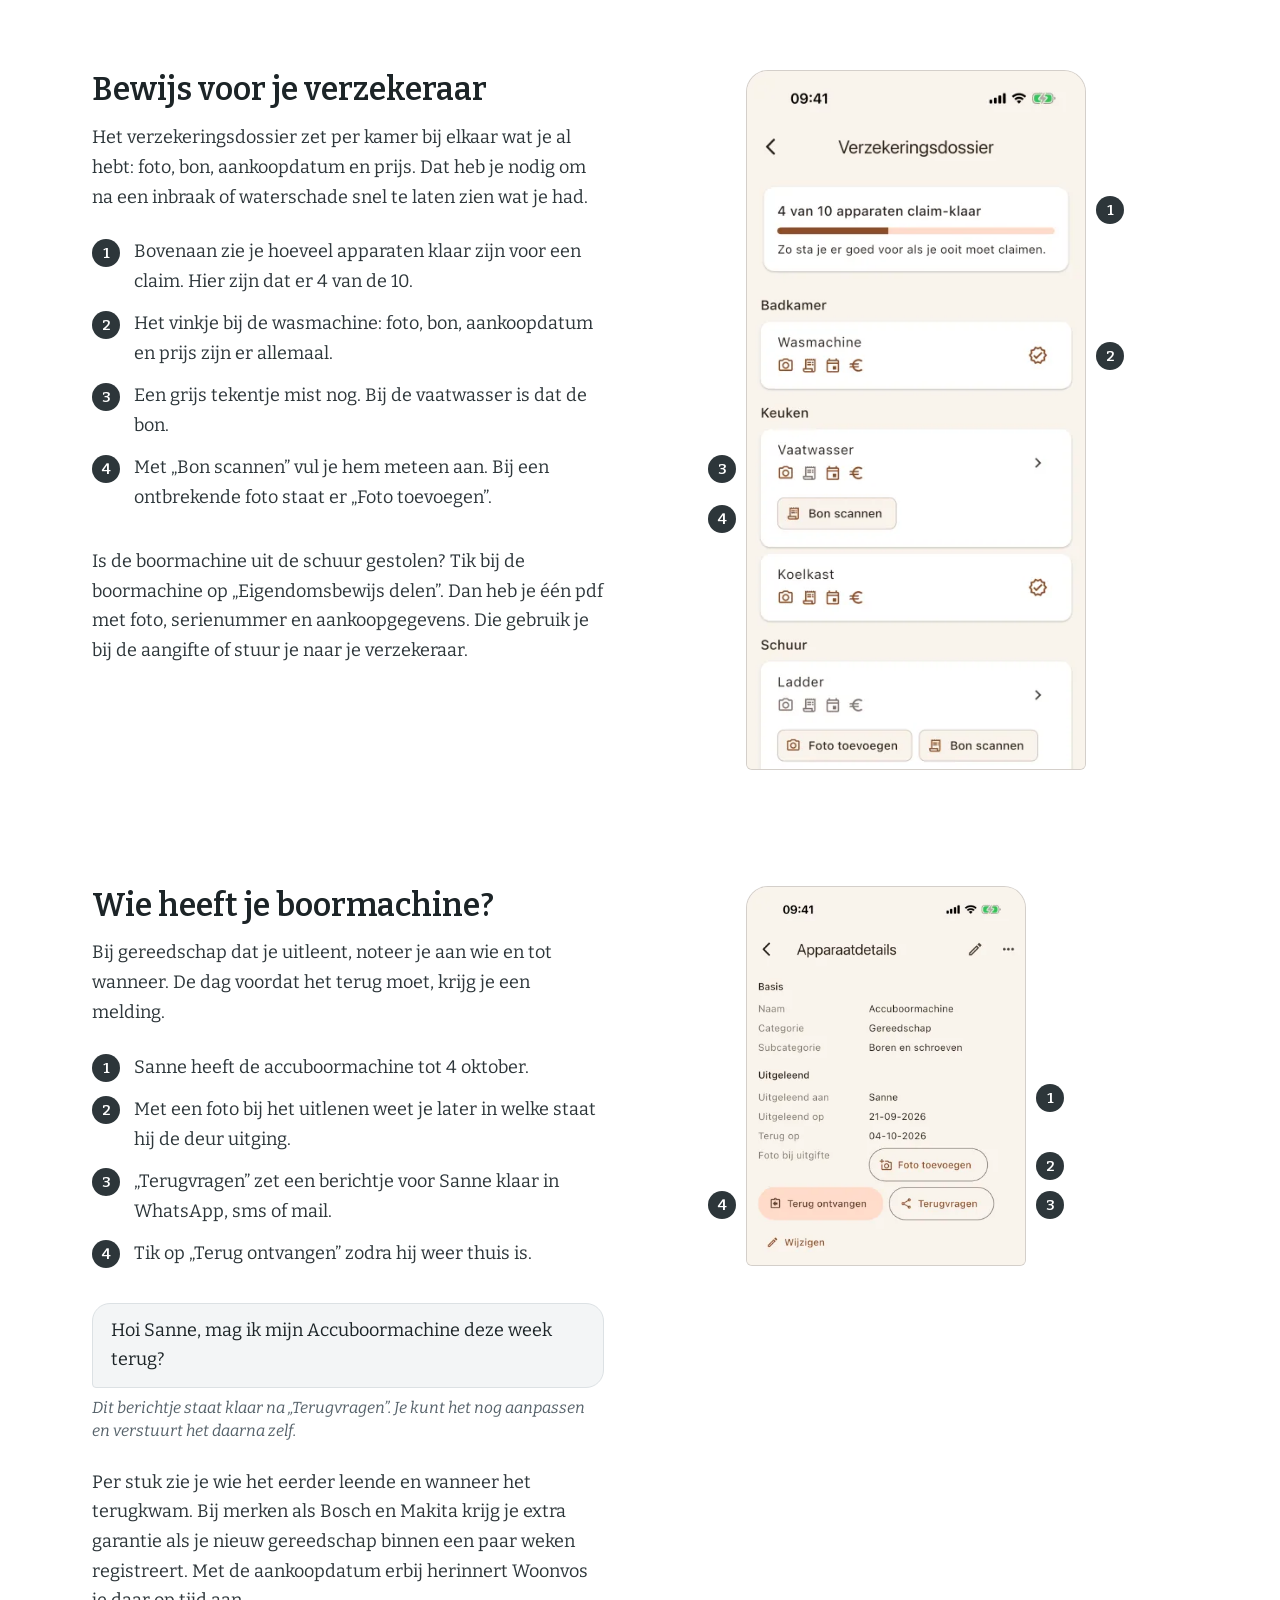
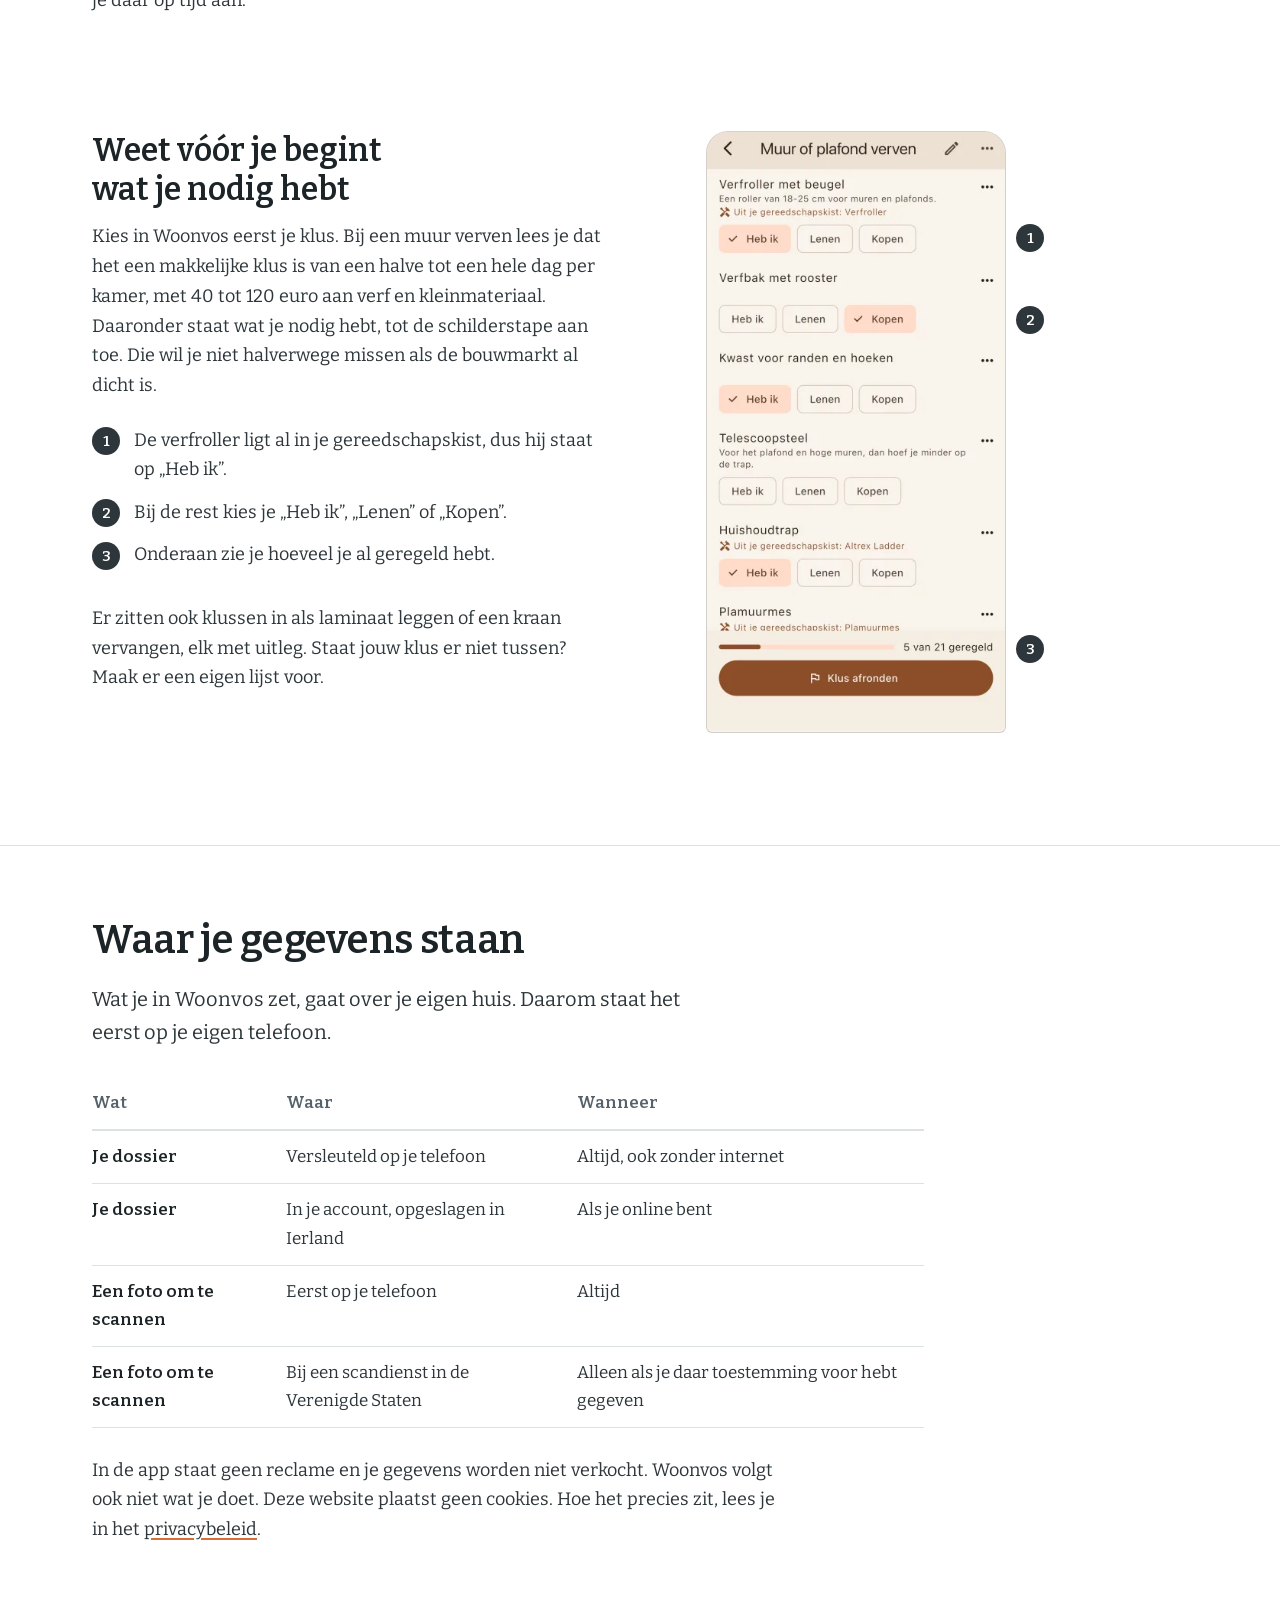
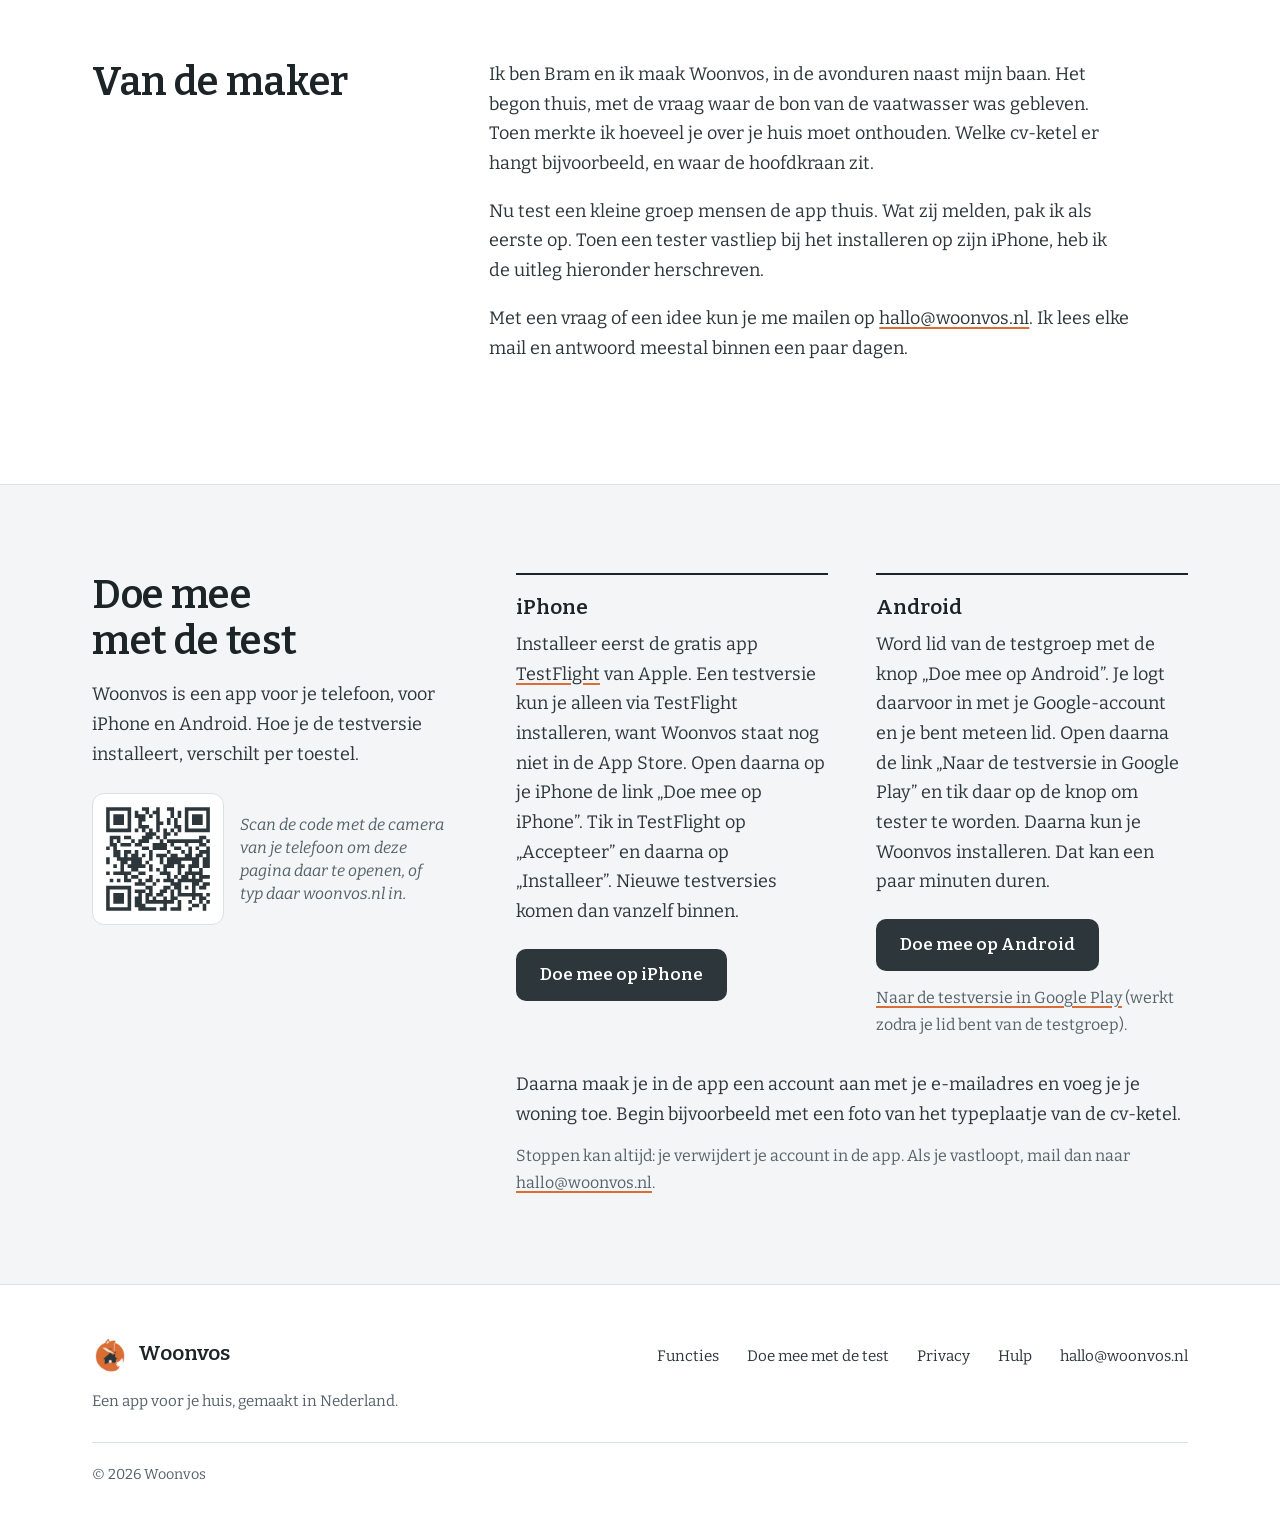
==== commit 9506f03a: "fix: site texts match the app of 0.12.1 Drop the promise of a pdf of the whole dossier, which is par" ====
--- a/index.html
+++ b/index.html
@@ -16,7 +16,7 @@
   <meta property="og:locale" content="nl_NL">
   <meta property="og:url" content="https://woonvos.nl/">
   <meta property="og:title" content="Woonvos: waar is de bon van de vaatwasser?">
-  <meta property="og:description" content="Met Woonvos vind je de bon van de vaatwasser terug en krijg je een seintje als de cv-ketel aan de beurt is.">
+  <meta property="og:description" content="Met Woonvos vind je de bon van de vaatwasser terug en krijg je een melding als de cv-ketel aan de beurt is.">
   <meta property="og:image" content="https://woonvos.nl/assets/og-woonvos.png">
   <meta property="og:image:width" content="1200">
   <meta property="og:image:height" content="630">
@@ -82,7 +82,7 @@
       <div class="sectie-kop">
         <h2 id="kop-functies">Wat er in de app zit</h2>
         <p>Je zet je huis één keer in de app, kamer voor kamer. Daarna krijg je
-        een seintje als er onderhoud nodig is, en vind je de bon terug als de
+        een melding als er onderhoud nodig is, en vind je de bon terug als de
         koelkast het begeeft.</p>
       </div>
       <ul class="kort">
@@ -148,15 +148,14 @@
           <li>Het vinkje bij de wasmachine: foto, bon, aankoopdatum en prijs
           zijn er allemaal.</li>
           <li>Een grijs tekentje mist nog. Bij de vaatwasser is dat de bon.</li>
-          <li>Met Bon scannen vul je hem meteen aan. Bij een ontbrekende foto
-          staat er Foto toevoegen.</li>
+          <li>Met „Bon scannen” vul je hem meteen aan. Bij een ontbrekende foto
+          staat er „Foto toevoegen”.</li>
         </ol>
         <div class="uitleg-rest">
-          <p>Van het dossier maak je een pdf om naar je verzekeraar te sturen.
-          Voor één apparaat kan dat ook: is de boormachine uit de schuur
-          gestolen, dan heb je één pdf met foto, serienummer en
-          aankoopgegevens. Die gebruik je bij de aangifte of stuur je naar je
-          verzekeraar.</p>
+          <p>Is de boormachine uit de schuur gestolen? Tik bij de boormachine
+          op „Eigendomsbewijs delen”. Dan heb je één pdf met foto, serienummer
+          en aankoopgegevens. Die gebruik je bij de aangifte of stuur je naar
+          je verzekeraar.</p>
         </div>
       </div>
     </article>
@@ -166,7 +165,7 @@
         <div class="uitleg-kop">
           <h3 id="kop-uitlenen">Wie heeft je boormachine?</h3>
           <p>Bij gereedschap dat je uitleent, noteer je aan wie en tot wanneer.
-          De dag voordat het terug moet, krijg je een seintje.</p>
+          De dag voordat het terug moet, krijg je een melding.</p>
         </div>
         <figure class="uitleg-beeld">
           <div class="aangewezen">
@@ -187,16 +186,15 @@
           <li>Sanne heeft de accuboormachine tot 4 oktober.</li>
           <li>Met een foto bij het uitlenen weet je later in welke staat hij de
           deur uitging.</li>
-          <li>Terugvragen zet een berichtje voor Sanne klaar in WhatsApp, sms of
-          mail.</li>
-          <li>Tik op Terug ontvangen zodra hij weer thuis is.</li>
+          <li>„Terugvragen” zet een berichtje voor Sanne klaar in WhatsApp, sms
+          of mail.</li>
+          <li>Tik op „Terug ontvangen” zodra hij weer thuis is.</li>
         </ol>
         <div class="uitleg-rest">
           <figure class="bericht">
-            <p>Hoi Sanne, mag ik mijn Makita deze week terug?</p>
-            <figcaption>Dit berichtje staat klaar na Terugvragen, als de
-            boormachine in Woonvos „Makita” heet. Je kunt het nog aanpassen en
-            verstuurt het daarna zelf.</figcaption>
+            <p>Hoi Sanne, mag ik mijn Accuboormachine deze week terug?</p>
+            <figcaption>Dit berichtje staat klaar na „Terugvragen”. Je kunt het
+            nog aanpassen en verstuurt het daarna zelf.</figcaption>
           </figure>
           <p>Per stuk zie je wie het eerder leende en wanneer het terugkwam. Bij
           merken als Bosch en Makita krijg je extra garantie als je nieuw
@@ -231,9 +229,9 @@
           </div>
         </figure>
         <ol class="aanwijzingen">
-          <li>De verfroller ligt al in je gereedschapskist, dus hij staat op Heb
-          ik.</li>
-          <li>Bij de rest kies je Heb ik, Lenen of Kopen.</li>
+          <li>De verfroller ligt al in je gereedschapskist, dus hij staat op
+          „Heb ik”.</li>
+          <li>Bij de rest kies je „Heb ik”, „Lenen” of „Kopen”.</li>
           <li>Onderaan zie je hoeveel je al geregeld hebt.</li>
         </ol>
         <div class="uitleg-rest">
@@ -264,7 +262,7 @@
           </tr>
           <tr>
             <th scope="row" data-label="Wat">Je dossier</th>
-            <td data-label="Waar">In je account, op servers in Ierland</td>
+            <td data-label="Waar">In je account, opgeslagen in Ierland</td>
             <td data-label="Wanneer">Als je online bent</td>
           </tr>
           <tr>
@@ -324,15 +322,18 @@
           <p>Installeer eerst de gratis app
           <a href="https://apps.apple.com/nl/app/testflight/id899247664">TestFlight</a> van Apple. Een testversie kun je
           alleen via <span class="naam">TestFlight</span> installeren, want Woonvos staat nog niet in de
-          App Store. Open daarna op je iPhone de link „Doe mee op iPhone” en
-          tik op Installeer. Nieuwe testversies komen dan vanzelf binnen.</p>
+          App Store. Open daarna op je iPhone de link „Doe mee op iPhone”. Tik
+          in TestFlight op „Accepteer” en daarna op „Installeer”. Nieuwe
+          testversies komen dan vanzelf binnen.</p>
           <a class="knop" href="https://testflight.apple.com/join/JsbAmsAV">Doe mee op iPhone</a>
         </div>
         <div class="route">
           <h3>Android</h3>
           <p>Word lid van de testgroep met de knop „Doe mee op Android”. Je
           logt daarvoor in met je <span class="heel">Google-account</span> en je bent meteen lid. Open
-          daarna de testversie in Google Play en installeer Woonvos.</p>
+          daarna de link „Naar de testversie in Google Play” en tik daar op de
+          knop om tester te worden. Daarna kun je Woonvos installeren. Dat kan
+          een paar minuten duren.</p>
           <a class="knop" href="https://groups.google.com/a/woonvos.nl/g/testers">Doe mee op Android</a>
           <p class="noot"><a href="https://play.google.com/apps/testing/nl.woonvos.woonvos">Naar de testversie in Google Play</a>
           (werkt zodra je lid bent van de testgroep).</p>
--- a/style.css
+++ b/style.css
@@ -1,19 +1,34 @@
 /* woonvos.nl
 
-   Geen verzoeken naar derden: een zelf-gehost lettertype voor de koppen
-   (Bitter SemiBold), de systeemletter voor de tekst, eigen kleuren.
+   Geen verzoeken naar derden: één zelf-gehost lettertype voor alles
+   (Bitter: gewoon voor de tekst, cursief voor bijschriften en aanwijzingen,
+   SemiBold voor de koppen), eigen kleuren.
 
    Kleur is functie:
-     leisteen  het huisje uit het logo: tekst, koppen, de knop, het blok
-               over je gegevens
+     leisteen  het huisje uit het logo: tekst, koppen, de knop en de
+               genummerde aanwijzingen bij de schermen
      oranje    de vacht uit het logo: alleen de focusring en de streep onder
                links, nooit tekst op wit en nooit een vlak
-     podium    de achtergrond van de app zelf: alleen achter de
-               schermafbeeldingen en het aanmeldblok, zodat de schermen in
-               hun eigen omgeving staan
-   Het paginavlak blijft wit. Geen decoratie, geen beweging die niemand
+     grijs     koele tinten uit het leisteen voor lijnen en het aanmeldvlak
+   De crèmekleur zit alleen nog in de schermen zelf, want het is de kleur
+   van de app. Het paginavlak blijft wit, de schermen staan er zonder
+   telefoon omheen op. Geen decoratie en geen beweging waar niemand om
    vroeg. Het logo staat alleen in de kop en de voet. */
 
+@font-face {
+  font-family: "Bitter";
+  src: url("/assets/bitter-400.woff2") format("woff2");
+  font-weight: 400;
+  font-style: normal;
+  font-display: swap;
+}
+@font-face {
+  font-family: "Bitter";
+  src: url("/assets/bitter-400-italic.woff2") format("woff2");
+  font-weight: 400;
+  font-style: italic;
+  font-display: swap;
+}
 @font-face {
   font-family: "Bitter";
   src: url("/assets/bitter-600.woff2") format("woff2");
@@ -28,19 +43,18 @@
   --inkt:        #2D363A;
   --inkt-sterk:  #1C2427;
   --inkt-zacht:  #56626A;
-  --lijn:        #E3DFD8;
-  --vlak:        #F6F5F2;
-  --podium:      #F4ECE1;
-  --nacht:       #25313A;
-  --nacht-inkt:  #F4F6F7;
-  --nacht-zacht: #C5CED4;
-  --nacht-rand:  transparent;
-  --oranje:      #D0602A;
+  --lijn:        #DCE1E4;
+  --vlak:        #F3F5F6;
+  --oranje:      #D96E36;   /* vosoranje uit het app-icoon. 3,4:1 op wit en
+                               3,1:1 op --vlak; op crème maar 2,8:1, dus nooit
+                               een link of knop op een crème vlak. Als tekst
+                               alleen #A84C1B (5,7:1 op wit) */
   --knop:        #2D363A;
   --knop-inkt:   #FFFFFF;
   --knop-hover:  #45525A;
   --toestel:     #15191B;
   --toestel-rand: rgba(28, 36, 39, .10);
+  --scherm-rand: rgba(28, 36, 39, .16);
   --schaduw:     0 28px 50px -26px rgba(28, 36, 39, .55);
   --wrap:        1160px;
   --goot:        24px;
@@ -54,17 +68,13 @@
     --inkt-zacht:  #A9B4BB;
     --lijn:        #2C353A;
     --vlak:        #1A2125;
-    --podium:      #212A2F;
-    --nacht:       #202A30;   /* iets lichter dan de pagina, met een rand */
-    --nacht-inkt:  #F4F6F7;
-    --nacht-zacht: #B7C1C8;
-    --nacht-rand:  #33414A;
-    --oranje:      #EE8A52;
+    --oranje:      #EE8A52;   /* vosoranje licht: 7,1:1 op de nacht */
     --knop:        #F2E8DA;   /* 's avonds brandt er licht in het huisje */
     --knop-inkt:   #1C2427;
     --knop-hover:  #FFFFFF;
     --toestel:     #07090A;
     --toestel-rand: rgba(255, 255, 255, .16);
+    --scherm-rand: rgba(255, 255, 255, .22);
     --schaduw:     0 28px 50px -26px rgba(0, 0, 0, .8);
   }
 }
@@ -73,8 +83,8 @@
 
 html { -webkit-text-size-adjust: 100%; text-size-adjust: 100%; }
 /* Zacht scrollen alleen na een klik op de pagina zelf (dan heeft een link de
-   focus). Kom je binnen via een link met #anker, zoals de wissel naar versie
-   B, dan sta je meteen op de goede plek. */
+   focus). Kom je binnen via een link met #anker, dan sta je meteen op de
+   goede plek. */
 @media (prefers-reduced-motion: no-preference) {
   html:focus-within { scroll-behavior: smooth; }
 }
@@ -87,13 +97,82 @@
   flex-direction: column;
   background: var(--papier);
   color: var(--inkt);
-  font-family: -apple-system, BlinkMacSystemFont, "Segoe UI", Roboto,
-               "Helvetica Neue", Arial, sans-serif;
-  font-size: 1.0625rem;
-  line-height: 1.6;
-}
-
-body > main { flex: 1 0 auto; }
+  font-family: "Bitter", Georgia, "Times New Roman", serif;
+  font-size: 1.125rem;
+  line-height: 1.65;
+  overflow-wrap: break-word;   /* een woord dat niet op de regel past, breekt af */
+}
+
+/* De inhoud is een container, zodat de opmaak kan reageren op hoeveel tekst
+   er op een regel past: een containerquery in rem telt grotere tekst mee. */
+body > main {
+  flex: 1 0 auto;
+  container: pagina / inline-size;
+}
+
+/* Lange samengestelde woorden als „verzekeringsdossier” afbreken met een
+   afbreekstreepje (lang="nl") als er weinig ruimte is: op een telefoon, of
+   bij grote tekst. Op een breed scherm met gewone tekst niet.
+   Safari kent hyphenate-limit-chars niet en breekt anders ook „gege-ven”
+   en „Woon-vos” af. Daar houden de twee -webkit-regels minstens vijf
+   tekens voor en na het streepje; Safari telt een leesteken mee, dus ook
+   „gege-ven,” en „Woon-vos.” blijven heel. */
+@container pagina (max-width: 40rem) {
+  .wrap {
+    -webkit-hyphens: auto;
+    hyphens: auto;
+    hyphenate-limit-chars: 10 4 4;   /* korte woorden als „online” blijven heel */
+    -webkit-hyphenate-limit-before: 5;
+    -webkit-hyphenate-limit-after: 5;
+  }
+}
+
+/* Links, adressen en namen krijgen geen automatisch afbreekstreepje: geen
+   „hallo@woon-vos.nl” of „Test-Flight”. Zet class="naam" alleen om een naam
+   die anders wel afbreekt. */
+a, code, .naam {
+  -webkit-hyphens: none;
+  hyphens: none;
+}
+@container pagina (max-width: 40rem) {
+  a, code, .naam {
+    -webkit-hyphens: manual;
+    hyphens: manual;
+  }
+}
+
+/* Een woord dat bij grote tekst op een kleine telefoon niet op een eigen
+   regel past, krijgt een zacht afbreekteken (&shy;) op een natuurlijke
+   plek, zoals „Persoons&shy;gegevens”. Een browser breekt daar af zodra de
+   regel vol is, ook als het hele woord op de volgende regel past. Daarom
+   staat het afbreken alleen aan als de tekstkolom smaller is dan het woord:
+   het blok eromheen is een container (class="woordvak") en het woord staat
+   in een span met een eigen grens. De grens is de breedte van het woord met het
+   leesteken erachter, in em van de tekst, gemeten in Chromium en WebKit
+   (Bitter 400), met een kleine marge erboven:
+   „Persoonsgegevens,” 8,83em, „privacyverklaring” 8,17em en
+   „verantwoordelijk” 7,91em. Verander je de letter, meet dan opnieuw. */
+.woordvak { container-type: inline-size; }
+.zacht-persoonsgegevens,
+.zacht-privacyverklaring,
+.zacht-verantwoordelijk {
+  -webkit-hyphens: none;
+  hyphens: none;
+}
+@container (max-width: 8.9em) {
+  .zacht-persoonsgegevens { -webkit-hyphens: manual; hyphens: manual; }
+}
+@container (max-width: 8.25em) {
+  .zacht-privacyverklaring { -webkit-hyphens: manual; hyphens: manual; }
+}
+@container (max-width: 8em) {
+  .zacht-verantwoordelijk { -webkit-hyphens: manual; hyphens: manual; }
+}
+
+/* Een mailadres blijft heel zolang het op de regel past. Past het echt
+   niet, dan mag het overal breken, zodat het ook in een smalle kolom de
+   pagina niet breder duwt. */
+a[href^="mailto:"] { overflow-wrap: anywhere; }
 
 img { max-width: 100%; height: auto; }
 
@@ -137,7 +216,7 @@
 p { margin: 0 0 1em; }
 ul, ol { margin: 0 0 1em; padding-left: 1.25em; }
 li { margin-bottom: .3em; }
-strong { font-weight: 650; color: var(--inkt-sterk); }
+strong { font-weight: 600; color: var(--inkt-sterk); }
 .heel { white-space: nowrap; }   /* "cv-ketel", "e-mailadres" niet afbreken op het streepje */
 
 a {
@@ -173,6 +252,7 @@
 
 .kop .wrap {
   display: flex;
+  flex-wrap: wrap;             /* bij heel grote tekst valt het menu onder het logo */
   align-items: center;
   gap: 8px 26px;
   min-height: 76px;
@@ -200,7 +280,7 @@
   display: inline-block;
   padding: 11px 0;
   color: var(--inkt-zacht);
-  font-weight: 500;
+  font-weight: 400;
   text-decoration: none;
 }
 .kop nav a:hover { color: var(--inkt-sterk); }
@@ -242,358 +322,341 @@
   font-size: .98rem;
 }
 @media (prefers-reduced-motion: no-preference) {
-  .knop, .wissel a { transition: background-color .15s ease; }
-}
-
-/* -- telefoon rond een echte schermafbeelding --
-   --b is de breedte van het toestel; al het andere schaalt mee. */
-
-.toestel {
-  --b: 280px;
+  .knop { transition: background-color .15s ease; }
+}
+
+/* -- een echte schermafbeelding, zonder telefoon eromheen --
+   Alleen de ronde schermhoek en een dunne lijn. Een uitsnede krijgt een
+   eigen aspect-ratio in de HTML; het scherm loopt dan van boven door tot
+   die hoogte en de onderrand is recht. */
+
+.scherm {
   position: relative;
-  width: var(--b);
-  margin: 0;
-  padding: calc(var(--b) * .03);
-  background: var(--toestel);
-  border-radius: calc(var(--b) * .15);
-  box-shadow: 0 0 0 1px var(--toestel-rand), var(--schaduw);
-}
-.toestel::before {             /* het eilandje bovenin het scherm */
-  content: "";
-  position: absolute;
-  z-index: 1;
-  top: calc(var(--b) * .054);
-  left: 50%;
-  width: calc(var(--b) * .29);
-  height: calc(var(--b) * .082);
-  transform: translateX(-50%);
-  background: #000;
-  border-radius: 999px;
-}
-.toestel img {
+  overflow: hidden;
+  border: 1px solid var(--scherm-rand);
+  border-radius: 22px 22px 6px 6px;
+  background: #F8F1E9;          /* de achtergrond van de app zelf */
+  color: #2D363A;               /* laadt een scherm niet, dan blijft de alt-tekst
+                                   ook in het donker leesbaar op het crème vlak */
+}
+.scherm img {
   display: block;
   width: 100%;
   height: auto;
-  border-radius: calc(var(--b) * .12);
-  background: #F8F1E9;
-}
-
-.podium {
-  background: var(--podium);
-  border-radius: 28px;
+}
+.scherm.rond { border-radius: 22px; }
+
+figcaption {
+  margin-top: 12px;
+  font-style: italic;
+  font-size: 1rem;
+  line-height: 1.45;
+  color: var(--inkt-zacht);
 }
 
 /* -- hero -- */
 
-.held { padding-top: clamp(24px, 4vw, 56px); }
+.held { padding-top: clamp(28px, 5vw, 64px); }
 .held .wrap {
   display: grid;
+  grid-template-columns: minmax(0, 1fr);
   gap: 40px;
 }
 @media (min-width: 720px) {
   .held .wrap {
-    grid-template-columns: minmax(0, 1fr) minmax(0, 1fr);
+    grid-template-columns: minmax(0, 1fr) auto;
     align-items: center;
-  }
-}
-@media (min-width: 960px) {
-  .held .wrap { gap: 56px; }
-}
-.held-tekst { max-width: 35rem; }
-.bovenregel {
-  margin: 0 0 18px;
-  font-size: .95rem;
-  font-weight: 600;
-  letter-spacing: .01em;
-  color: var(--inkt-zacht);
+    gap: 56px;
+  }
+}
+.held-tekst { max-width: 36rem; }
+.held h1 { margin-bottom: .5em; }
+/* „vaatwasser?” in de kop breekt alleen af (bij het zachte afbreekteken,
+   „vaat-wasser?”) als het woord niet op een eigen regel past. Anders breekt
+   Safari de kop ook op een gewone telefoon af. De kop is daarvoor een
+   container: het woord is 5,64em breed in de letter van de kop. */
+.held h1 { container-type: inline-size; }
+.held h1 .kopwoord { -webkit-hyphens: none; hyphens: none; }
+@container (max-width: 5.7em) {
+  .held h1 .kopwoord { -webkit-hyphens: manual; hyphens: manual; }
 }
 .held-sub {
-  font-size: clamp(1.125rem, 1.02rem + .45vw, 1.3rem);
-  line-height: 1.55;
-  max-width: 34ch;
+  font-size: clamp(1.15rem, 1.05rem + .45vw, 1.32rem);
+  line-height: 1.6;
+  max-width: 34em;
 }
 .held-actie { margin-top: 30px; }
 .held-noot {
   margin: 14px 0 0;
-  font-size: .95rem;
+  font-size: 1rem;
   color: var(--inkt-zacht);
-  max-width: 36ch;
-}
-
-/* Eén toestel dat van onderen het podium in komt: je ziet het bovenste deel
-   van het scherm, daar staat waar het om gaat. */
-.held-podium {
-  position: relative;
-  overflow: hidden;
-  height: clamp(360px, 96vw, 500px);
+  max-width: 36em;
+}
+.held-beeld {
+  margin: 0;
+  width: min(76vw, 300px);
 }
 @media (min-width: 720px) {
-  .held-podium { height: 480px; }
-}
-@media (min-width: 960px) {
-  .held-podium { height: 560px; }
-}
-.held-podium .toestel {
-  --b: clamp(208px, 60vw, 300px);
-  position: absolute;
-  top: clamp(36px, 7vw, 56px);
-  left: 50%;
-  transform: translateX(-50%);
-}
-@media (min-width: 720px) {
-  .held-podium .toestel { --b: clamp(220px, 27vw, 300px); }
+  .held-beeld { width: clamp(260px, 30vw, 340px); }
 }
 
 /* -- functies -- */
 
-.functies { padding-top: clamp(72px, 9vw, 120px); }
-.sectie-kop { max-width: 40rem; }
+.functies { padding-top: clamp(80px, 10vw, 128px); }
+.sectie-kop { max-width: 38rem; }
 .sectie-kop p {
-  font-size: clamp(1.0625rem, 1rem + .3vw, 1.2rem);
-  color: var(--inkt-zacht);
-}
-
-.rij { margin-top: clamp(48px, 7vw, 96px); }
-.rij .wrap {
-  display: grid;
-  gap: 32px;
-  align-items: center;
-}
-@media (min-width: 700px) {
-  .rij .wrap {
-    grid-template-columns: minmax(0, 1fr) minmax(0, 1fr);
-    gap: 40px;
-  }
-  .rij-om .rij-beeld { order: 2; }
-}
-@media (min-width: 960px) {
-  .rij .wrap { gap: 72px; }
-}
-/* Net als in de hero komt het toestel van onderen het podium in: je ziet
-   het bovenste deel van het scherm, daar staat waar het om gaat. */
-.rij-beeld .podium {
-  position: relative;
-  overflow: hidden;
-  height: clamp(400px, 112vw, 500px);
-}
-.rij-beeld .toestel {
-  --b: clamp(224px, 62vw, 272px);
-  position: absolute;
-  top: clamp(32px, 7vw, 52px);
-  left: 50%;
-  transform: translateX(-50%);
-}
-@media (min-width: 700px) and (max-width: 959px) {
-  .rij-beeld .podium { height: 460px; }
-  .rij-beeld .toestel { --b: clamp(212px, 28vw, 256px); top: 40px; }
-}
-.rij-tekst { max-width: 32rem; }
-.rij-tekst h3 { font-size: clamp(1.5rem, 1.3rem + .8vw, 1.9rem); line-height: 1.2; }
-.rij-tekst > p { font-size: 1.125rem; }
-
-.punten {
+  font-size: clamp(1.125rem, 1.05rem + .3vw, 1.25rem);
+  color: var(--inkt);
+}
+
+/* Vier korte stukken: gewone tekst in twee kolommen, zonder iconen. */
+.kort {
   list-style: none;
-  padding: 0;
-  margin: 22px 0 0;
-  border-top: 1px solid var(--lijn);
-}
-.punten li {
-  position: relative;
-  margin: 0;
-  padding: 12px 0 12px 32px;
-  border-bottom: 1px solid var(--lijn);
-}
-.punten li::before {           /* vinkje */
-  content: "";
-  position: absolute;
-  left: 6px;
-  top: calc(12px + .32em);
-  width: 6px;
-  height: 11px;
-  border-right: 2px solid var(--inkt);
-  border-bottom: 2px solid var(--inkt);
-  transform: rotate(45deg);
-}
-
-.tegels {
-  list-style: none;
-  margin: clamp(40px, 5vw, 64px) 0 0;
+  margin: clamp(36px, 5vw, 56px) 0 0;
   padding: 0;
   display: grid;
-  gap: 36px 48px;
-}
-@media (min-width: 700px) {
-  .tegels { grid-template-columns: repeat(2, minmax(0, 1fr)); }
-}
-.tegels li {
+  grid-template-columns: minmax(0, 1fr);
+  gap: 32px 56px;
+}
+@media (min-width: 760px) {
+  .kort { grid-template-columns: repeat(2, minmax(0, 1fr)); }
+}
+.kort li { margin: 0; max-width: 34em; }
+.kort h3 { font-size: 1.25rem; margin-bottom: .35em; }
+.kort p { margin: 0; }
+.kort .citaat {
+  margin-top: .7em;
+  font-style: italic;
+  color: var(--inkt-zacht);
+}
+.kort q { quotes: "\201E" "\201D"; }
+
+/* Een functie als bladzijde uit een handleiding: links de tekst in een
+   vaste leesbreedte, rechts het echte scherm met genummerde aanwijzingen.
+   De cijfers naast het scherm en voor de lijst horen bij elkaar. Onder 820px
+   komt eerst de kop, dan het scherm, dan de lijst.
+   De twee kolommen vragen ook genoeg tekstbreedte: een containerquery in rem
+   telt grotere tekst mee, net als bij meedoen. Bij gewone tekst ligt de grens
+   op 800px pagina, dus vanaf 820px venster, ook met een vaste schuifbalk.
+   Bij 150 procent tekst begint het naast elkaar rond 1200px, bij 200 procent
+   rond 1600px; daaronder blijft de tekstkolom breed genoeg om te lezen. */
+.uitleg { margin-top: clamp(64px, 9vw, 120px); }
+.uitleg .wrap {
+  display: grid;
+  grid-template-columns: minmax(0, 1fr);
+  grid-template-areas: "kop" "beeld" "lijst" "rest";
+  row-gap: 24px;
+}
+@media (min-width: 820px) {
+  @container pagina (min-width: 50rem) {
+    .uitleg .wrap {
+      grid-template-columns: minmax(0, 32rem) auto;
+      grid-template-areas: "kop beeld" "lijst beeld" "rest beeld";
+      grid-template-rows: auto auto 1fr;
+      justify-content: start;
+      column-gap: clamp(48px, 8vw, 120px);
+      row-gap: 0;
+    }
+  }
+}
+.uitleg-kop { grid-area: kop; max-width: 34em; }
+.uitleg-kop h3 {
+  font-size: clamp(1.5rem, 1.25rem + 1vw, 2rem);
+  line-height: 1.2;
+  margin-bottom: .45em;
+}
+.uitleg-beeld { grid-area: beeld; margin: 0; align-self: start; }
+.aanwijzingen { grid-area: lijst; }
+.uitleg-rest { grid-area: rest; max-width: 34em; }
+.uitleg-rest > :last-child { margin-bottom: 0; }
+
+.uitleg-groot  { --schermbreedte: 340px; }
+.uitleg-klein  { --schermbreedte: 280px; }
+.uitleg-middel { --schermbreedte: 300px; }
+
+/* De cijfers staan in de marge naast het scherm, op de hoogte van de regel
+   waar ze bij horen, zodat ze nooit iets op het scherm bedekken. De figuur
+   houdt daarvoor aan de kant met cijfers ruimte vrij (--pinruimte).
+   De breedte van de figuur ligt vast in px en hangt niet af van de
+   afbeelding: zolang een lazy geladen scherm er nog niet is, houdt de figuur
+   zijn maat en vallen de cijfers niet op elkaar. Het scherm zelf krijgt zijn
+   hoogte uit de aspect-ratio in de HTML. */
+.uitleg-beeld {
+  --pin: 28px;
+  --pinafstand: 10px;
+  --pinruimte: 40px;
+  --hang: 0px;
+}
+.uitleg-groot .uitleg-beeld,
+.uitleg-klein .uitleg-beeld {
+  width: calc(var(--schermbreedte) + 2 * var(--pinruimte));
+  max-width: calc(100% + 2 * var(--hang));
+  margin-left: calc(-1 * var(--hang));
+  margin-right: calc(-1 * var(--hang));
+  padding: 0 var(--pinruimte);
+}
+.uitleg-middel .uitleg-beeld {
+  width: calc(var(--schermbreedte) + var(--pinruimte));
+  max-width: calc(100% + var(--hang));
+  margin-right: calc(-1 * var(--hang));
+  padding-right: var(--pinruimte);
+}
+/* Op een telefoon krijgt het scherm bijna de volle kolom: de cijfers zijn
+   kleiner, staan dichter op het scherm en hangen in de witte rand van de
+   pagina, tot 4px van de kant van het venster. */
+@media (max-width: 819px) {
+  .uitleg-beeld {
+    --pin: 24px;
+    --pinafstand: 6px;
+    --pinruimte: 30px;
+    --hang: calc(var(--goot) - 4px);
+  }
+}
+.aangewezen { position: relative; }
+.pin {
+  position: absolute;
+  width: var(--pin);
+  height: var(--pin);
+  margin-top: calc(var(--pin) / -2);
+  border-radius: 50%;
+  background: var(--knop);
+  color: var(--knop-inkt);
+  font-weight: 600;
+  font-size: calc(var(--pin) * .54);
+  line-height: var(--pin);
+  text-align: center;
+}
+.pin.rechts { left: calc(100% + var(--pinafstand)); }
+.pin.links  { right: calc(100% + var(--pinafstand)); }
+
+.aanwijzingen {
+  list-style: none;
+  counter-reset: wijs;
+  margin: 0 0 1.2em;
+  padding: 0;
+  max-width: 34em;
+}
+@media (min-width: 820px) {
+  @container pagina (min-width: 50rem) {
+    .aanwijzingen { margin-top: .4em; }   /* naast het scherm, als hierboven */
+  }
+}
+.aanwijzingen li {
+  counter-increment: wijs;
+  position: relative;
+  margin: 0 0 .7em;
+  padding-left: 42px;
+}
+.aanwijzingen li::before {
+  content: counter(wijs);
+  position: absolute;
+  left: 0;
+  top: .1em;
+  width: 28px;
+  height: 28px;
+  border-radius: 50%;
+  background: var(--knop);      /* dezelfde kleuren als de cijfers naast het scherm */
+  color: var(--knop-inkt);
+  font-weight: 600;
+  font-size: 15px;
+  line-height: 28px;
+  text-align: center;
+}
+
+/* Het berichtje dat de app klaarzet, als tekst. */
+.bericht { margin: 0 0 1.4em; }
+.bericht p {
+  display: inline-block;
   margin: 0;
-  padding-top: 22px;
-  border-top: 2px solid var(--inkt-sterk);
-}
-.tegels svg {
-  display: block;
-  width: 30px;
-  height: 30px;
-  margin-bottom: 14px;
-  fill: none;
-  stroke: var(--inkt-sterk);
-  stroke-width: 1.7;
-  stroke-linecap: round;
-  stroke-linejoin: round;
-}
-.tegels p { margin: 0; max-width: 46ch; }
-
-/* -- je gegevens -- */
+  padding: 12px 18px;
+  border-radius: 18px 18px 18px 4px;
+  background: var(--vlak);
+  border: 1px solid var(--lijn);
+  color: var(--inkt-sterk);
+}
+.bericht figcaption { margin-top: 8px; }
+
+/* -- je gegevens --
+   Een gewone tabel met wat, waar en wanneer. Op smalle schermen wordt elke
+   rij een blokje (zie de tabelregels onderaan). */
 
 .gegevens {
-  margin-top: clamp(80px, 10vw, 128px);
-  padding: clamp(64px, 8vw, 104px) 0;
-  background: var(--nacht);
-  border-block: 1px solid var(--nacht-rand);
-  color: var(--nacht-zacht);
-}
-.gegevens h2, .gegevens strong, .gegevens a { color: var(--nacht-inkt); }
-.gegevens .sectie-kop p { color: var(--nacht-zacht); }
-.gegevens dl {
-  display: grid;
-  gap: 28px 48px;
-  margin: 44px 0 0;
-}
-@media (min-width: 700px) {
-  .gegevens dl { grid-template-columns: repeat(2, minmax(0, 1fr)); }
-}
-@media (min-width: 1040px) {
-  .gegevens dl { grid-template-columns: repeat(3, minmax(0, 1fr)); }
-}
-.gegevens dl > div {
-  padding-top: 18px;
-  border-top: 1px solid rgba(255, 255, 255, .2);
-}
-.gegevens dt {
-  font-weight: 650;
-  color: var(--nacht-inkt);
-  margin-bottom: 4px;
-}
-.gegevens dd { margin: 0; }
-.gegevens .na {
-  margin: 44px 0 0;
-}
-.gegevens a { text-decoration-color: var(--oranje); }
-
-/* -- over (verschilt per variant) -- */
+  margin-top: clamp(72px, 9vw, 112px);
+  padding-top: clamp(48px, 6vw, 72px);
+  border-top: 1px solid var(--lijn);
+}
+.gegevens table {
+  max-width: 52rem;
+  margin: 28px 0 28px;
+  font-size: 1.0625rem;
+}
+.gegevens th, .gegevens td { padding: 12px 24px 12px 0; }
+@container pagina (max-width: 36rem) {
+  .gegevens th, .gegevens td { padding: 2px 0; }
+}
+.gegevens tbody th { font-weight: 600; }
+.gegevens .wrap > p:last-child { max-width: 38em; margin-bottom: 0; }
+
+/* -- over de maker -- */
 
 .over { padding-top: clamp(72px, 9vw, 120px); }
-.over .wrap { display: grid; gap: 8px 48px; }
+.over .wrap { display: grid; grid-template-columns: minmax(0, 1fr); gap: 8px 48px; }
 @media (min-width: 900px) {
   .over .wrap { grid-template-columns: minmax(0, 1fr) minmax(0, 2fr); }
 }
 .over-tekst { max-width: 40rem; }
 .over-tekst p { font-size: 1.125rem; }
 
-/* Wissel tussen versie A en B, alleen voor testers. Gewone links; de
-   actieve heeft aria-current="page". */
-.wissel {
-  display: flex;
-  flex-wrap: wrap;
-  align-items: center;
-  gap: 10px 16px;
-  max-width: 40rem;
-  margin-top: 12px;
+/* -- meedoen --
+   Eén koel grijs vlak over de hele breedte, als het strookje achterin een
+   handleiding. Per toestel een eigen kolom met de knop direct onder de
+   uitleg. Zonder nummers, want iPhone en Android zijn twee aparte wegen. */
+
+.meedoen {
+  container: meedoen / inline-size;
+  margin-top: clamp(64px, 8vw, 104px);
+  padding: clamp(48px, 7vw, 88px) 0 clamp(56px, 7vw, 88px);
+  background: var(--vlak);
+  border-top: 1px solid var(--lijn);
+}
+.meedoen .wrap {
+  display: grid;
+  grid-template-columns: minmax(0, 1fr);
+  gap: 32px 72px;
+}
+/* Een containerquery in rem in plaats van een mediaquery: zet iemand de tekst
+   groter, dan vallen de kolommen eerder onder elkaar. */
+@container meedoen (min-width: 66rem) {
+  .meedoen .wrap {
+    grid-template-columns: minmax(0, 22rem) minmax(0, 1fr);
+    grid-template-areas: "kop routes" "kop na";
+  }
+  .meedoen-kop { grid-area: kop; }
+  .routes { grid-area: routes; }
+  .meedoen-na { grid-area: na; }
+}
+.meedoen h2 { margin-bottom: .4em; }
+.meedoen .inleiding { font-size: 1.125rem; max-width: 30em; }
+
+.routes {
+  display: grid;
+  grid-template-columns: minmax(0, 1fr);
+  gap: 32px 48px;
+}
+@container meedoen (min-width: 40rem) {
+  .routes { grid-template-columns: repeat(2, minmax(0, 1fr)); }
+}
+.route {
   padding-top: 20px;
-  border-top: 1px solid var(--lijn);
-  color: var(--inkt-zacht);
-  font-size: .95rem;
-  line-height: 1.35;
-}
-@media (min-width: 900px) {
-  .wissel { grid-column: 2; }
-}
-.wissel p { margin: 0; }
-.wissel ul {
-  display: flex;
-  gap: 4px;
-  list-style: none;
-  margin: 0;
-  padding: 3px;
-  border: 1px solid var(--lijn);
-  border-radius: 999px;
-  background: var(--papier);
-}
-.wissel li { margin: 0; }
-.wissel a {
-  position: relative;
-  display: inline-flex;
-  align-items: center;
-  min-height: 36px;
-  padding: 0 16px;
-  border-radius: 999px;
-  color: var(--inkt);
-  font-weight: 600;
-  text-decoration: none;
-}
-.wissel a::after {             /* tikdoel 44px hoog */
-  content: "";
-  position: absolute;
-  left: 0; right: 0;
-  top: -4px; bottom: -4px;
-}
-.wissel a[aria-current="page"] {
-  background: var(--knop);
-  color: var(--knop-inkt);
-}
-.wissel a:not([aria-current]):hover { background: var(--vlak); }
-
-/* -- meedoen -- */
-
-.meedoen { padding: clamp(72px, 9vw, 120px) 0 clamp(72px, 9vw, 112px); }
-.meedoen .podium {
-  display: grid;
-  gap: 28px 64px;
-  padding: clamp(28px, 6vw, 64px);
-}
-@media (min-width: 900px) {
-  .meedoen .podium {
-    grid-template-columns: minmax(0, 1fr) minmax(0, 1fr);
-    grid-template-rows: auto 1fr;
-    grid-template-areas: "kop stappen" "actie stappen";
-    align-items: start;
-    row-gap: 8px;
-  }
-  .meedoen-kop { grid-area: kop; }
-  .meedoen .stappen { grid-area: stappen; margin-bottom: 0; }
-  .meedoen-actie { grid-area: actie; }
-}
-.meedoen h2 { margin-bottom: .4em; }
-.meedoen .inleiding { font-size: 1.125rem; max-width: 34ch; }
-.stappen {
-  list-style: none;
-  counter-reset: stap;
-  margin: 0;
-  padding: 0;
-}
-.stappen li {
-  counter-increment: stap;
-  position: relative;
-  margin: 0 0 18px;
-  padding-left: 52px;
-  min-height: 36px;
-}
-.stappen li::before {
-  content: counter(stap);
-  position: absolute;
-  left: 0;
-  top: -3px;
-  width: 36px;
-  height: 36px;
-  border-radius: 50%;
-  display: grid;
-  place-items: center;
-  background: var(--papier);
-  color: var(--inkt-sterk);
-  font-family: "Bitter", Georgia, serif;
-  font-weight: 600;
-  box-shadow: inset 0 0 0 1px var(--lijn);
-}
+  border-top: 2px solid var(--inkt-sterk);
+}
+.route h3 { font-size: 1.3rem; margin-bottom: .4em; }
+.route p { max-width: 34em; }
+.route .knop { margin-top: 4px; }
+
+.meedoen-na { max-width: 44em; }
+.meedoen-na p:first-child { margin-bottom: .6em; }
+
 /* Alleen op een computer (muis, breed scherm): een QR-code naar deze pagina,
    want Woonvos is een app voor de telefoon. Wit vlak, zodat de code ook in
    de donkere stand goed scant. */
@@ -603,9 +666,11 @@
     display: flex;
     align-items: center;
     gap: 16px;
-    margin: 0 0 20px;
-    max-width: 30rem;
-    font-size: .95rem;
+    margin: 24px 0 0;
+    max-width: 26rem;
+    font-size: 1rem;
+    font-style: italic;
+    line-height: 1.45;
     color: var(--inkt-zacht);
   }
   .op-computer img {
@@ -613,25 +678,22 @@
     padding: 6px;
     border-radius: 12px;
     background: #FFFFFF;
+    border: 1px solid var(--lijn);
+    color: #2D363A;             /* laadt de code niet, dan blijft de alt-tekst
+                                   ook in het donker leesbaar op het witte vlak */
   }
   .op-computer p { margin: 0; }
-}
-.meedoen-actie .knoppen {
-  display: flex;
-  flex-wrap: wrap;
-  gap: 12px;
 }
 .meedoen .noot {
   margin: 14px 0 0;
-  font-size: .95rem;
+  font-size: 1rem;
   color: var(--inkt-zacht);
-  max-width: 40ch;
 }
 
 /* -- voet -- */
 
 .voet {
-  background: var(--vlak);
+  background: var(--papier);
   border-top: 1px solid var(--lijn);
   color: var(--inkt-zacht);
   font-size: .95rem;
@@ -639,6 +701,7 @@
 }
 .voet .rij-voet {
   display: grid;
+  grid-template-columns: minmax(0, 1fr);
   gap: 24px 48px;
 }
 @media (min-width: 760px) {
@@ -734,9 +797,11 @@
 th[scope="row"] { color: var(--inkt-sterk); font-weight: 600; }
 td ul { margin: 0; padding-left: 1.1em; }
 
-/* Onder 560px wordt elke rij een blokje met de kolomkop boven elke cel.
-   De thead blijft bestaan voor hulptechnologie, maar is visueel verborgen. */
-@media (max-width: 560px) {
+/* Is er weinig ruimte, dan wordt elke rij een blokje met de kolomkop boven
+   elke cel: op een telefoon, en bij grote tekst ook op een breder scherm
+   (een containerquery in rem). De thead blijft bestaan voor
+   hulptechnologie, maar is visueel verborgen. */
+@container pagina (max-width: 36rem) {
   table, thead, tbody, tr, th, td { display: block; }
   thead {
     position: absolute; width: 1px; height: 1px; overflow: hidden;
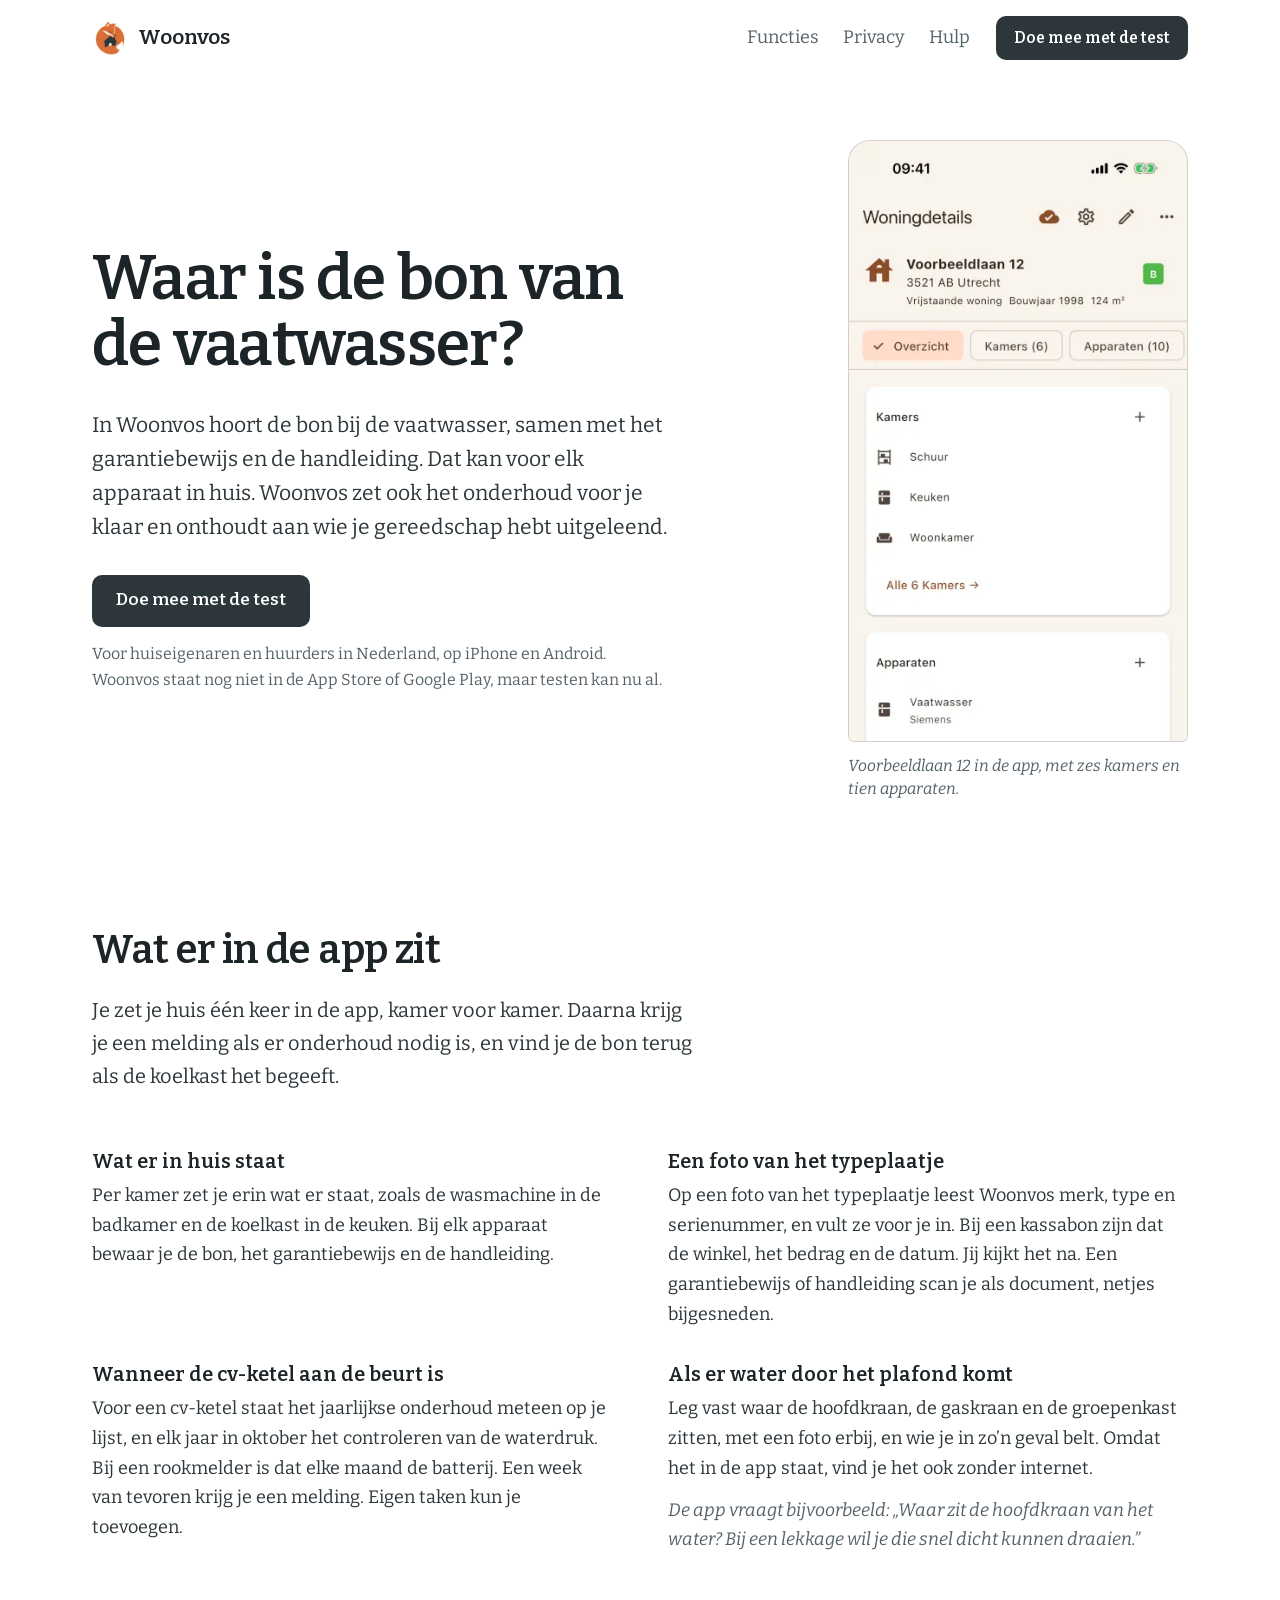
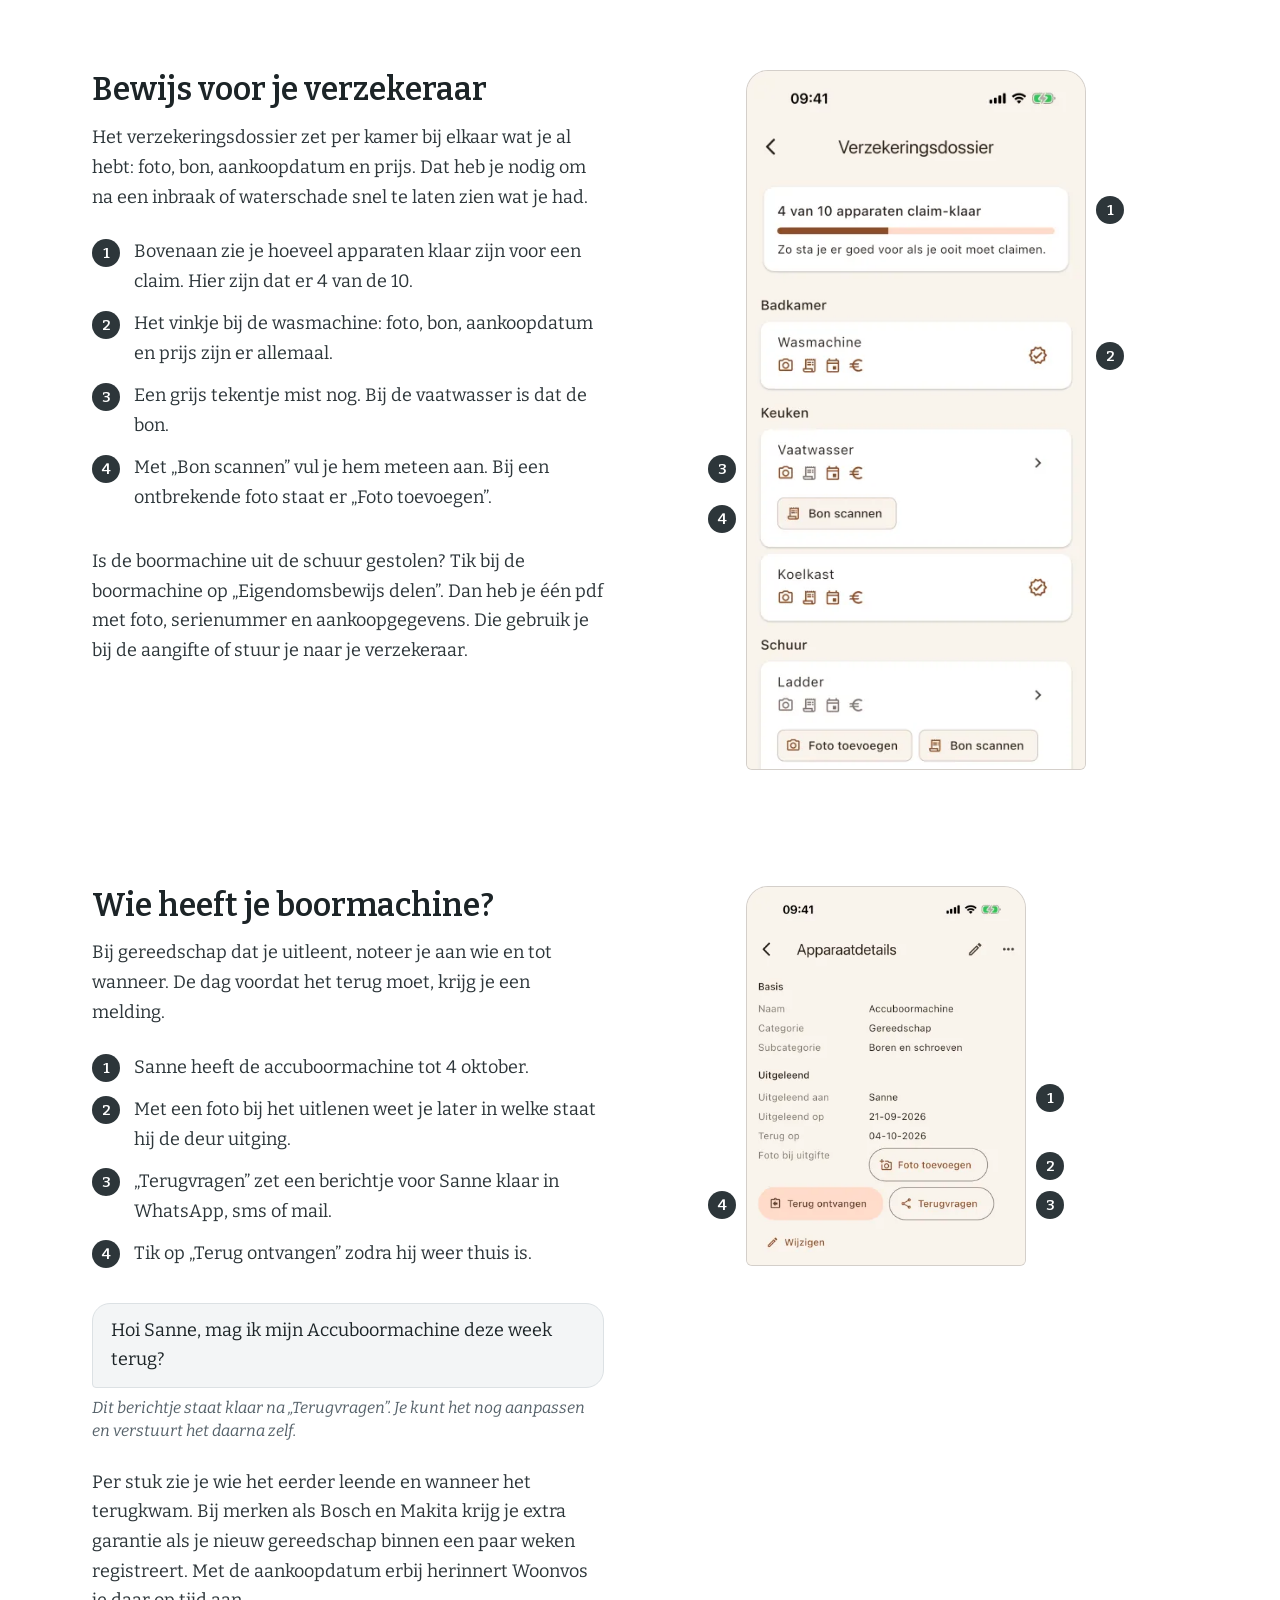
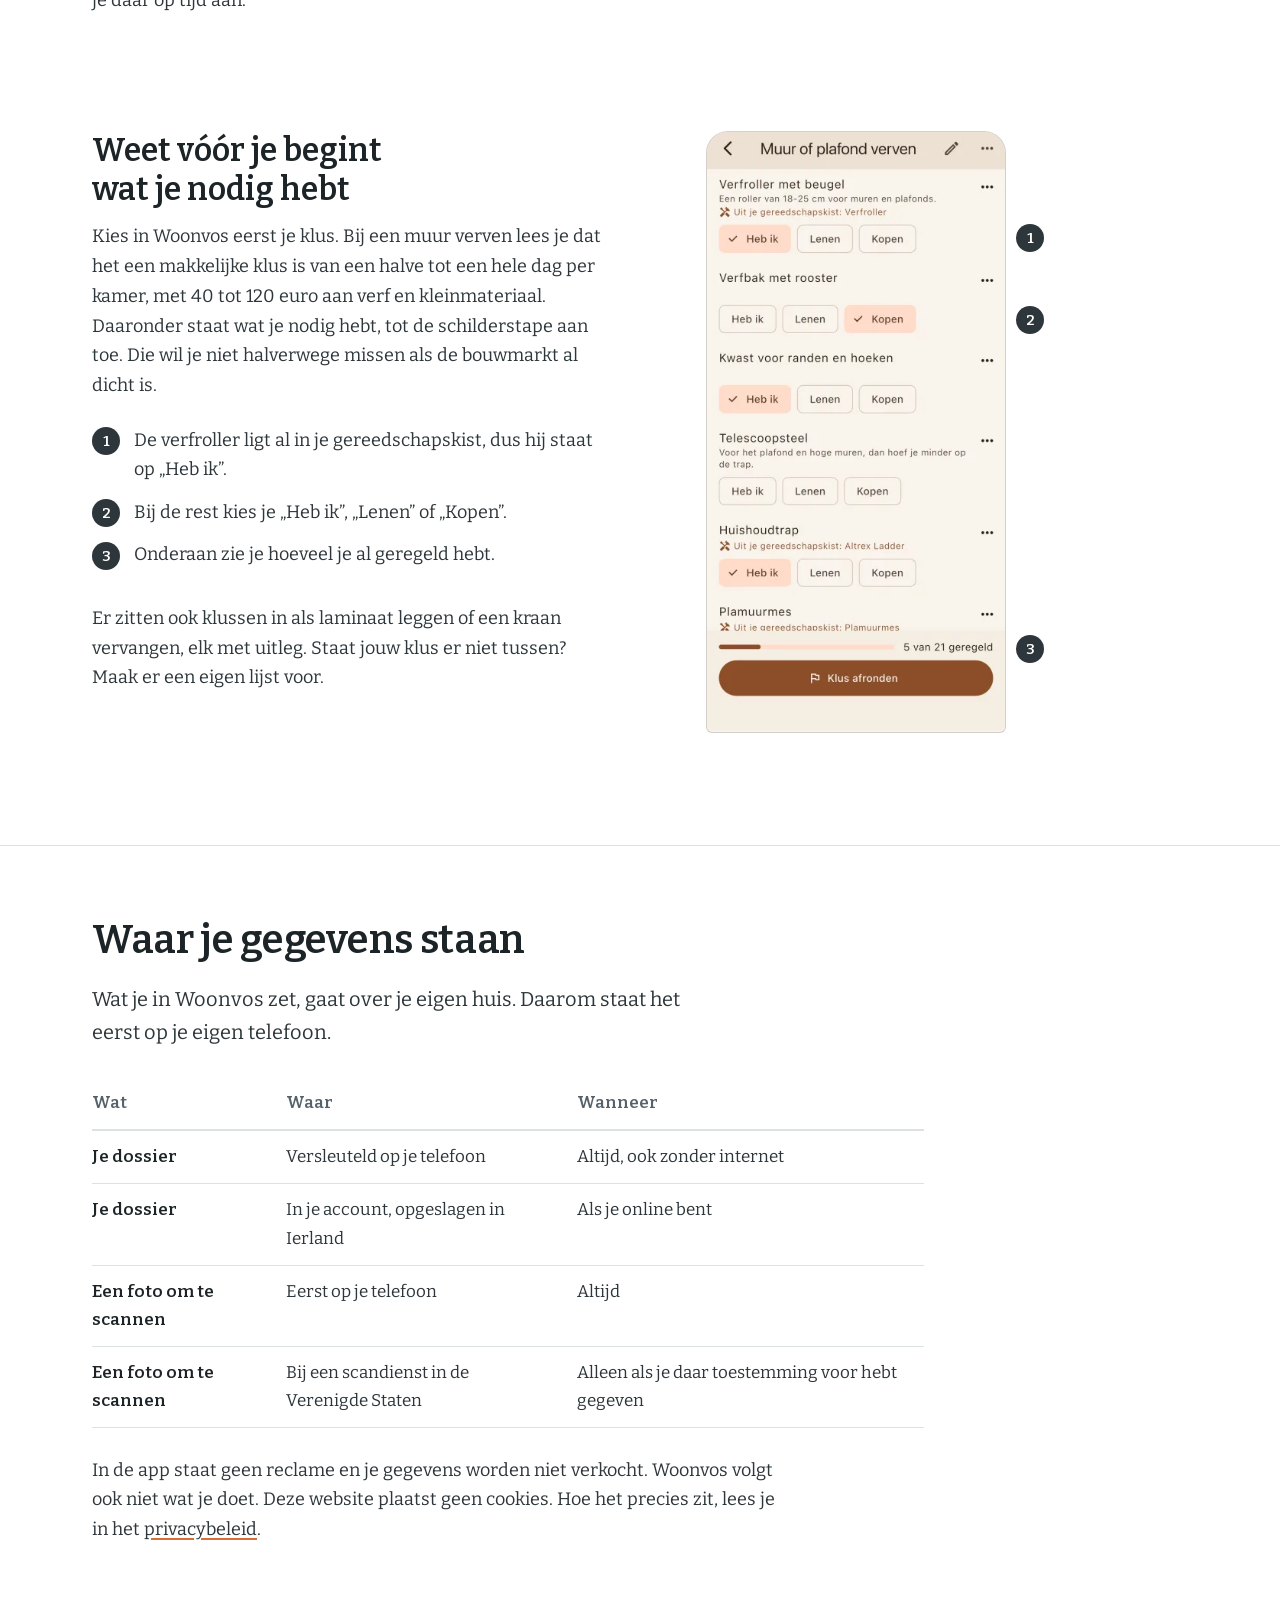
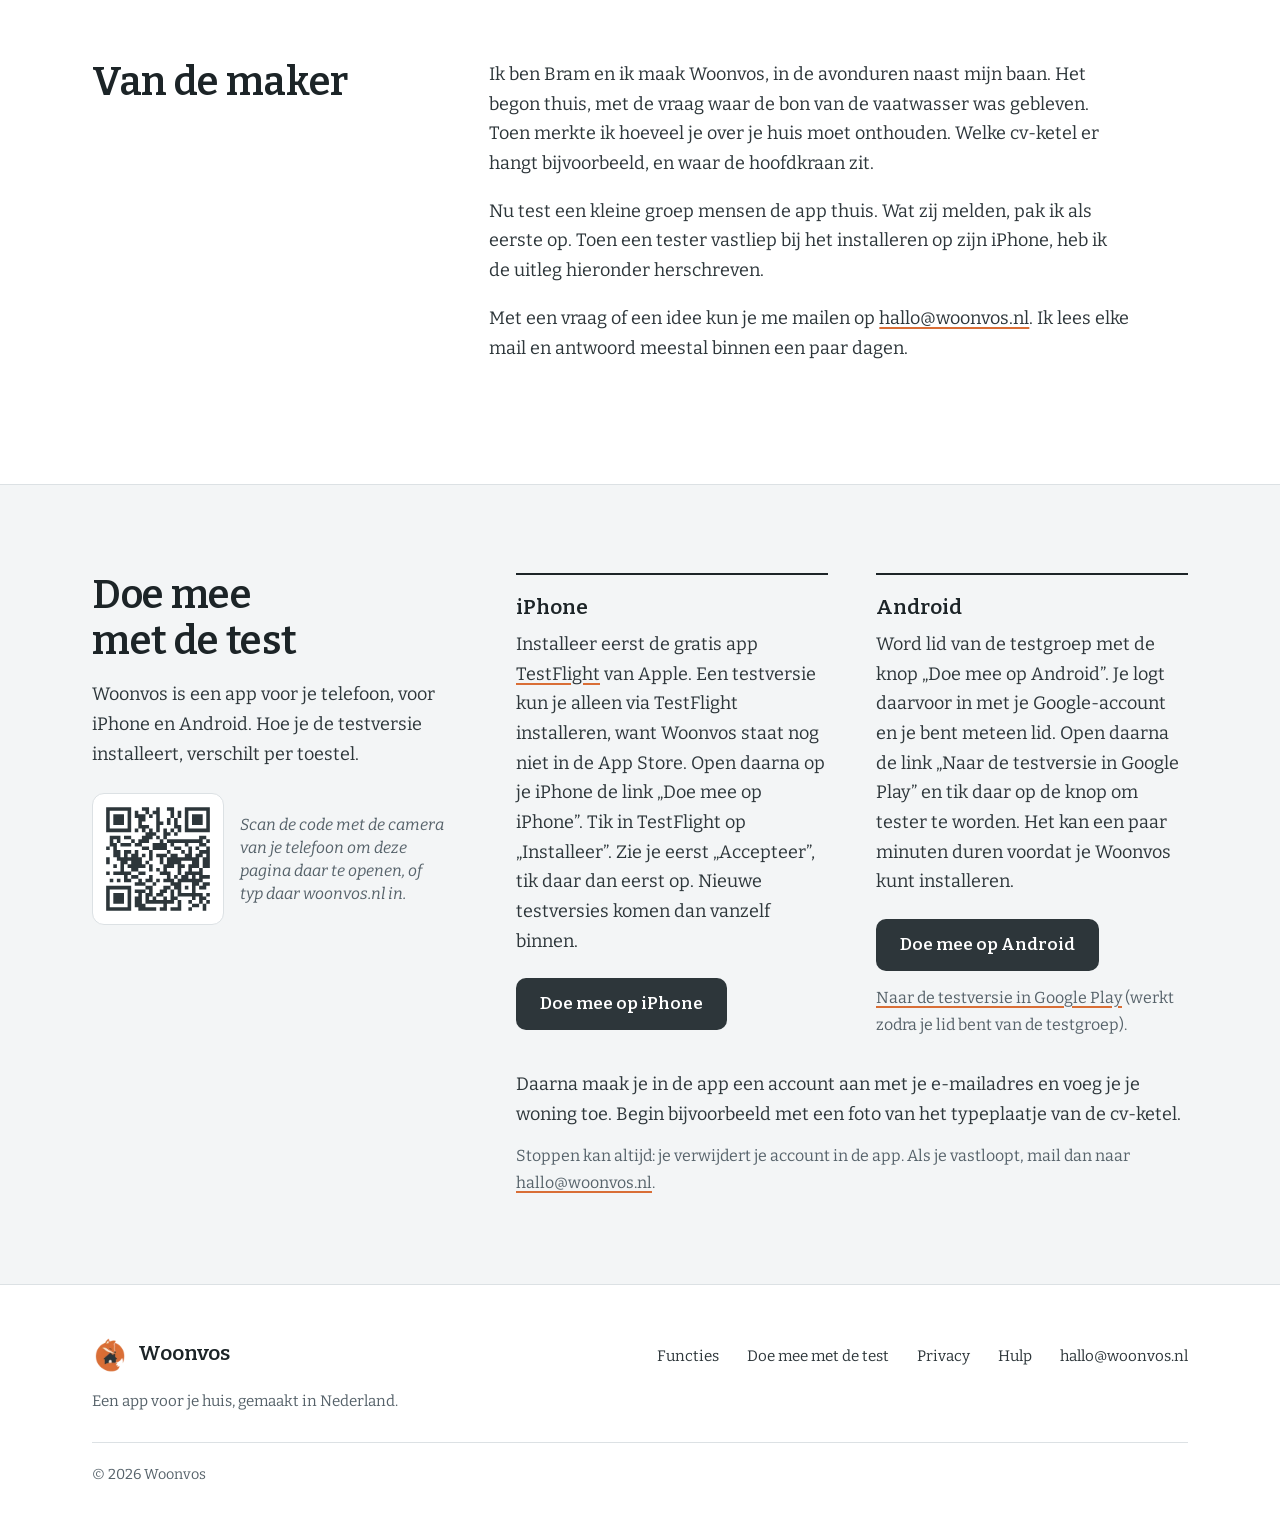
==== commit 5eec3171: "fix: describe the tester steps so they hold either way TestFlight shows Installeer for a public link" ====
--- a/index.html
+++ b/index.html
@@ -322,8 +322,7 @@
           <p>Installeer eerst de gratis app
           <a href="https://apps.apple.com/nl/app/testflight/id899247664">TestFlight</a> van Apple. Een testversie kun je
           alleen via <span class="naam">TestFlight</span> installeren, want Woonvos staat nog niet in de
-          App Store. Open daarna op je iPhone de link „Doe mee op iPhone”. Tik
-          in TestFlight op „Accepteer” en daarna op „Installeer”. Nieuwe
+          App Store. Open daarna op je iPhone de link „Doe mee op iPhone”. Tik in TestFlight op „Installeer”. Zie je eerst „Accepteer”, tik daar dan eerst op. Nieuwe
           testversies komen dan vanzelf binnen.</p>
           <a class="knop" href="https://testflight.apple.com/join/JsbAmsAV">Doe mee op iPhone</a>
         </div>
@@ -332,8 +331,7 @@
           <p>Word lid van de testgroep met de knop „Doe mee op Android”. Je
           logt daarvoor in met je <span class="heel">Google-account</span> en je bent meteen lid. Open
           daarna de link „Naar de testversie in Google Play” en tik daar op de
-          knop om tester te worden. Daarna kun je Woonvos installeren. Dat kan
-          een paar minuten duren.</p>
+          knop om tester te worden. Het kan een paar minuten duren voordat je Woonvos kunt installeren.</p>
           <a class="knop" href="https://groups.google.com/a/woonvos.nl/g/testers">Doe mee op Android</a>
           <p class="noot"><a href="https://play.google.com/apps/testing/nl.woonvos.woonvos">Naar de testversie in Google Play</a>
           (werkt zodra je lid bent van de testgroep).</p>
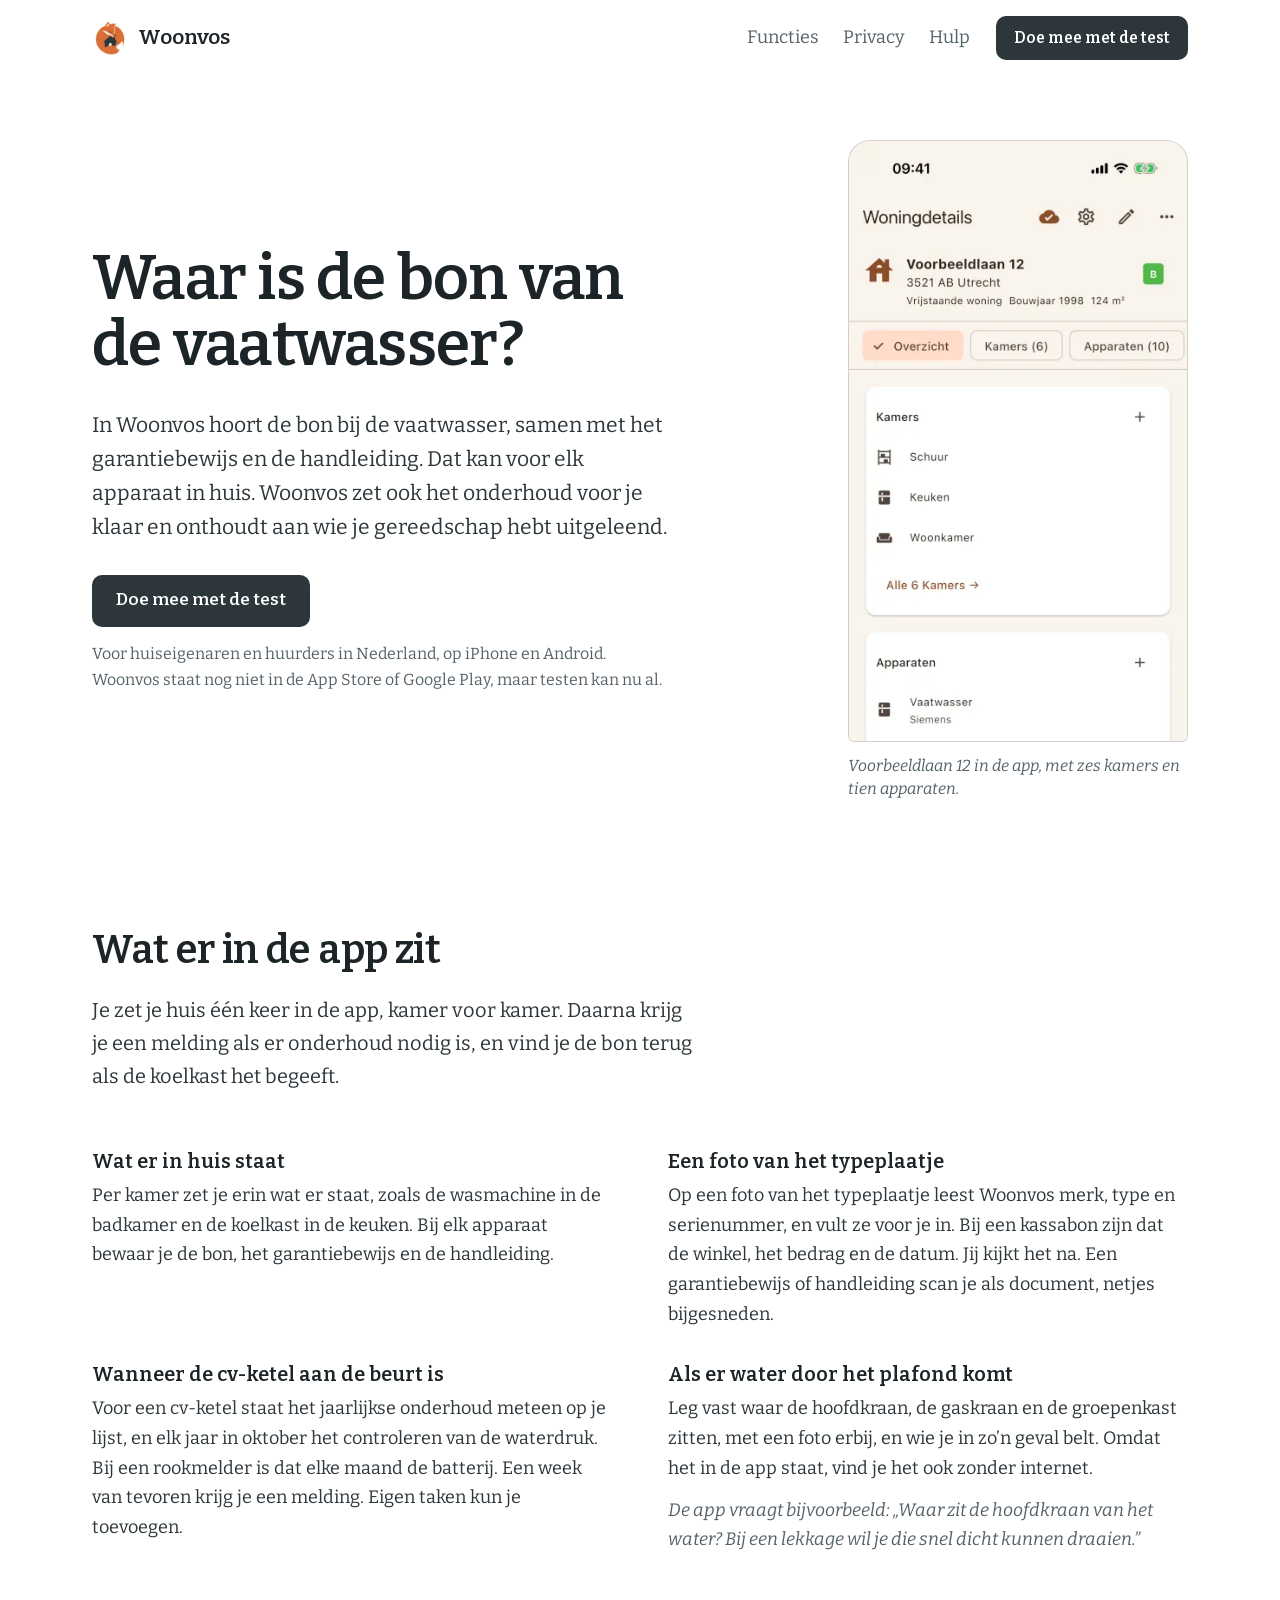
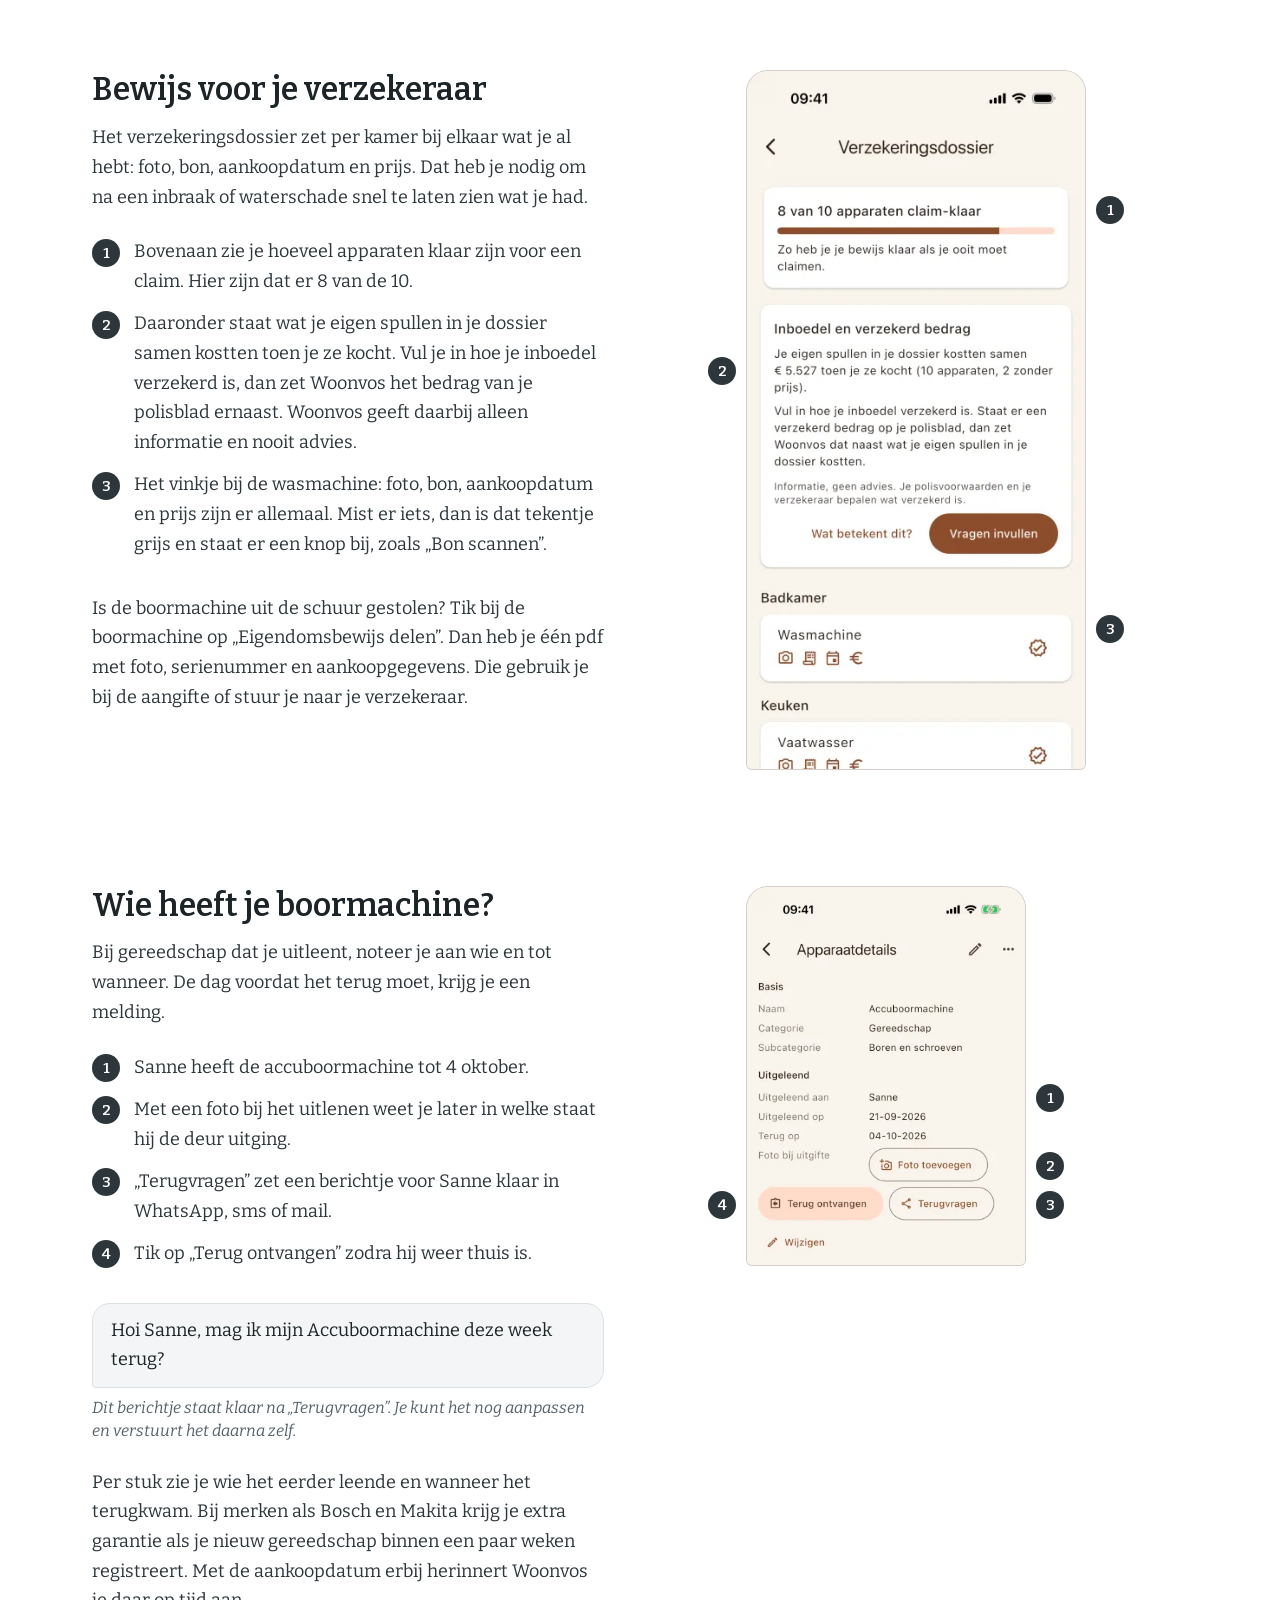
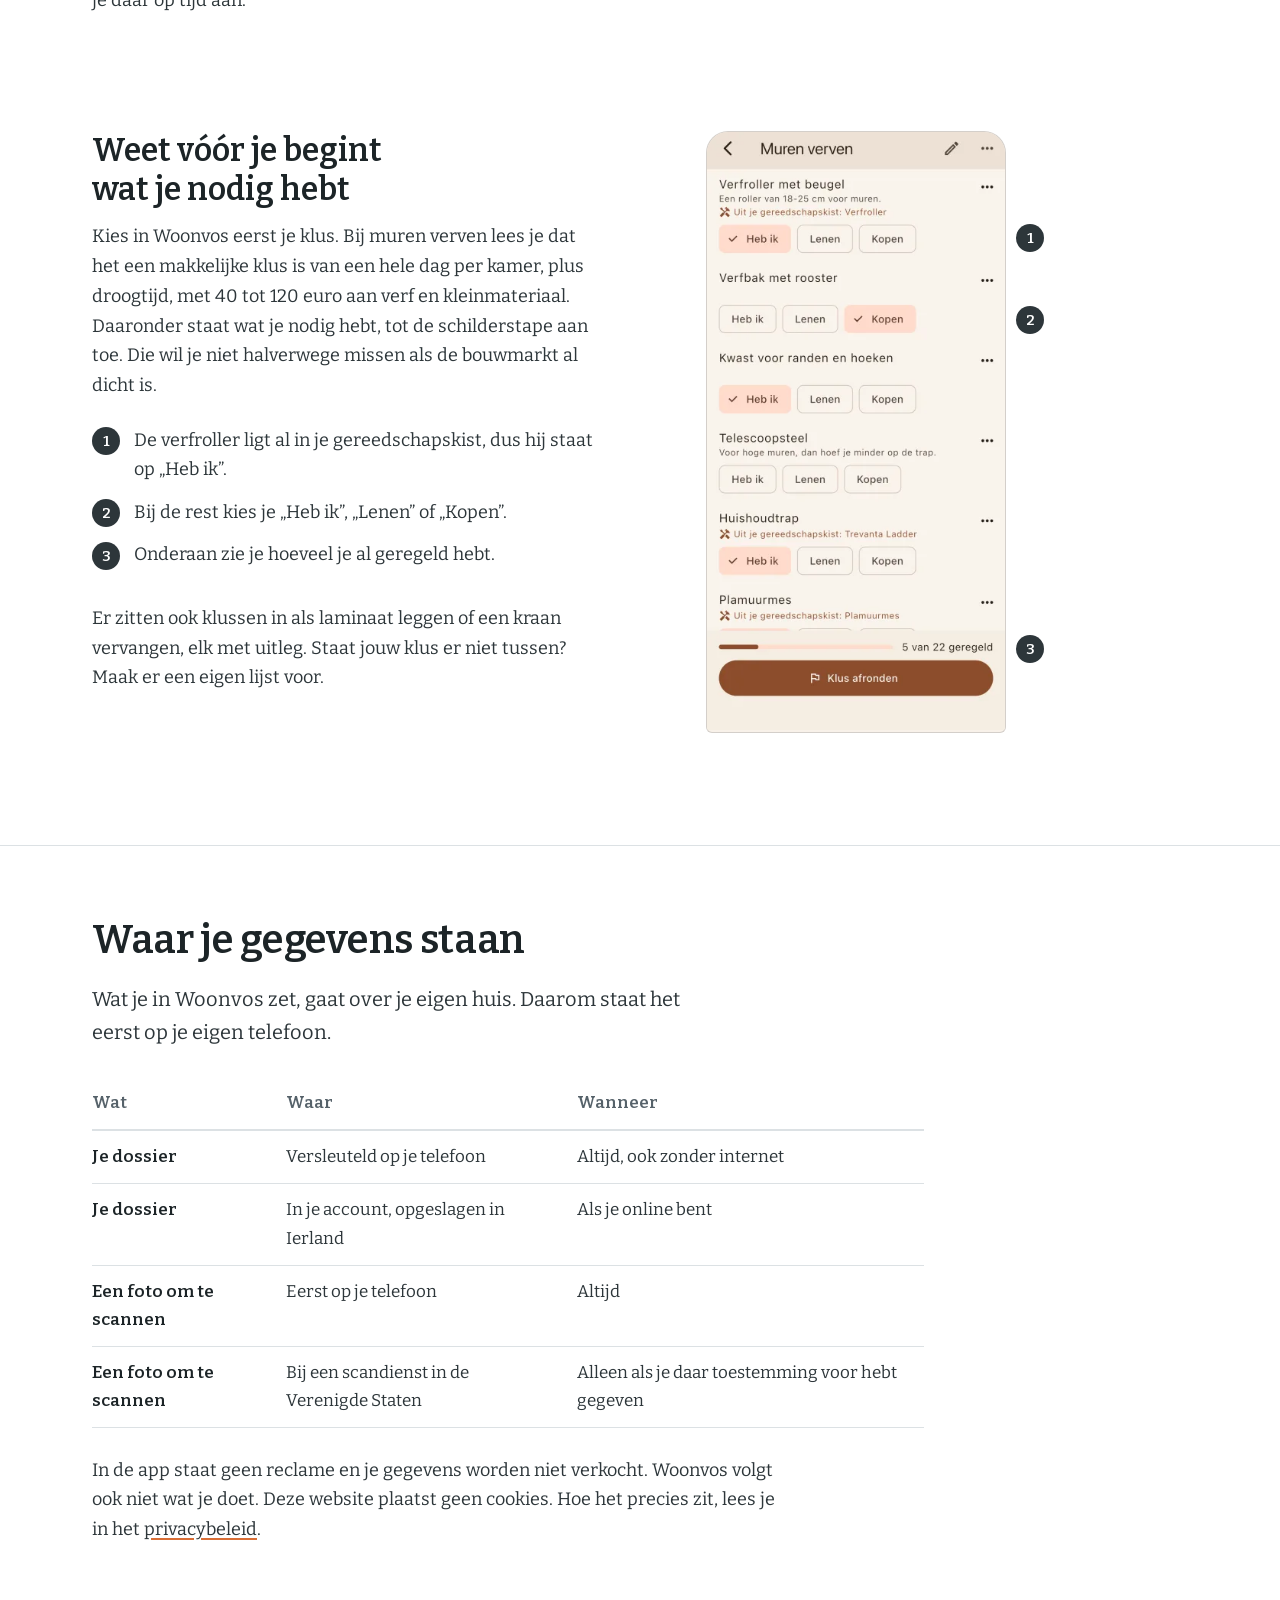
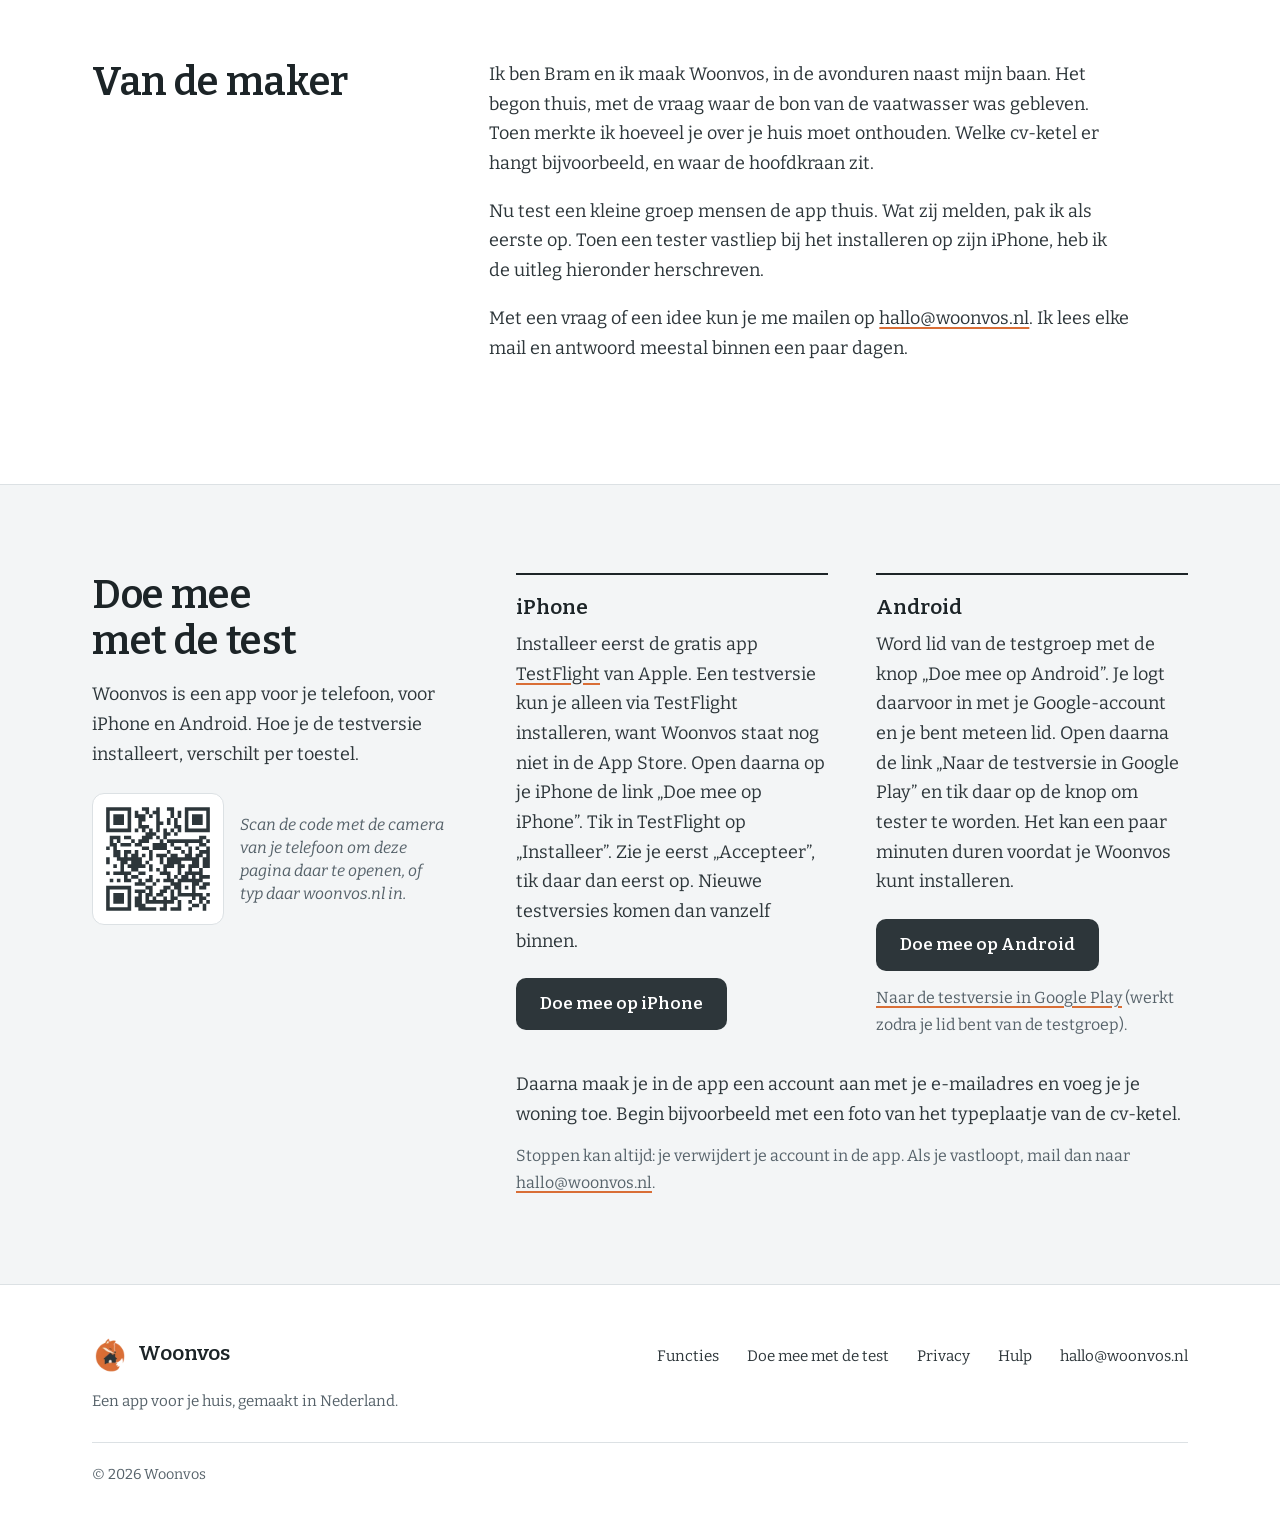
==== commit 0655e2da: "feat: new shots of the job Muren verven and the insurance dossier, with pins and notes that match" ====
--- a/index.html
+++ b/index.html
@@ -134,22 +134,23 @@
                    srcset="/assets/schermen/06-verzekeringsdossier-390.webp 390w, /assets/schermen/06-verzekeringsdossier-780.webp 780w"
                    sizes="(max-width: 819px) 80vw, 340px"
                    width="390" height="848" loading="lazy" decoding="async"
-                   alt="Het verzekeringsdossier in Woonvos. Bovenaan: 4 van 10 apparaten claim-klaar. Per kamer de apparaten met vier tekentjes voor foto, bon, aankoopdatum en prijs. De wasmachine en de koelkast hebben een vinkje. Bij de vaatwasser is de bon grijs en staat de knop Bon scannen, bij de ladder ook Foto toevoegen.">
+                   alt="Het verzekeringsdossier in Woonvos. Bovenaan: 8 van 10 apparaten claim-klaar. Daaronder de kaart Inboedel en verzekerd bedrag, met wat je eigen spullen samen kostten en de knop Vragen invullen. Per kamer de apparaten met vier tekentjes voor foto, bon, aankoopdatum en prijs. De wasmachine en de vaatwasser hebben een vinkje.">
             </div>
             <span class="pin rechts" style="top: 20%" aria-hidden="true">1</span>
-            <span class="pin rechts" style="top: 40.8%" aria-hidden="true">2</span>
-            <span class="pin links" style="top: 57%" aria-hidden="true">3</span>
-            <span class="pin links" style="top: 64.1%" aria-hidden="true">4</span>
+            <span class="pin links" style="top: 43%" aria-hidden="true">2</span>
+            <span class="pin rechts" style="top: 79.8%" aria-hidden="true">3</span>
           </div>
         </figure>
         <ol class="aanwijzingen">
           <li>Bovenaan zie je hoeveel apparaten klaar zijn voor een claim. Hier
-          zijn dat er 4 van de 10.</li>
+          zijn dat er 8 van de 10.</li>
+          <li>Daaronder staat wat je eigen spullen in je dossier samen kostten
+          toen je ze kocht. Vul je in hoe je inboedel verzekerd is, dan zet
+          Woonvos het bedrag van je polisblad ernaast. Woonvos geeft daarbij
+          alleen informatie en nooit advies.</li>
           <li>Het vinkje bij de wasmachine: foto, bon, aankoopdatum en prijs
-          zijn er allemaal.</li>
-          <li>Een grijs tekentje mist nog. Bij de vaatwasser is dat de bon.</li>
-          <li>Met „Bon scannen” vul je hem meteen aan. Bij een ontbrekende foto
-          staat er „Foto toevoegen”.</li>
+          zijn er allemaal. Mist er iets, dan is dat tekentje grijs en staat
+          er een knop bij, zoals „Bon scannen”.</li>
         </ol>
         <div class="uitleg-rest">
           <p>Is de boormachine uit de schuur gestolen? Tik bij de boormachine
@@ -208,8 +209,8 @@
       <div class="wrap">
         <div class="uitleg-kop">
           <h3 id="kop-klussen">Weet vóór je begint wat je nodig hebt</h3>
-          <p>Kies in Woonvos eerst je klus. Bij een muur verven lees je dat het
-          een makkelijke klus is van een halve tot een hele dag per kamer, met
+          <p>Kies in Woonvos eerst je klus. Bij muren verven lees je dat het
+          een makkelijke klus is van een hele dag per kamer, plus droogtijd, met
           40 tot 120 euro aan verf en kleinmateriaal. Daaronder staat wat je
           nodig hebt, tot de schilderstape aan toe. Die wil je niet halverwege
           missen als de bouwmarkt al dicht is.</p>
@@ -221,7 +222,7 @@
                    srcset="/assets/schermen/05-klus-lijst-390.webp 390w, /assets/schermen/05-klus-lijst-780.webp 780w"
                    sizes="(max-width: 819px) 76vw, 300px"
                    width="390" height="782" loading="lazy" decoding="async"
-                   alt="De klus Muur of plafond verven in Woonvos. Bij elk stuk gereedschap kies je Heb ik, Lenen of Kopen. De verfroller met beugel staat op Heb ik, met de regel Uit je gereedschapskist: Verfroller. Onderaan: 5 van 21 geregeld, en de knop Klus afronden.">
+                   alt="De klus Muren verven in Woonvos. Bij elk stuk gereedschap kies je Heb ik, Lenen of Kopen. De verfroller met beugel staat op Heb ik, met de regel Uit je gereedschapskist: Verfroller. Onderaan: 5 van 22 geregeld, en de knop Klus afronden.">
             </div>
             <span class="pin rechts" style="top: 17.8%" aria-hidden="true">1</span>
             <span class="pin rechts" style="top: 31.3%" aria-hidden="true">2</span>
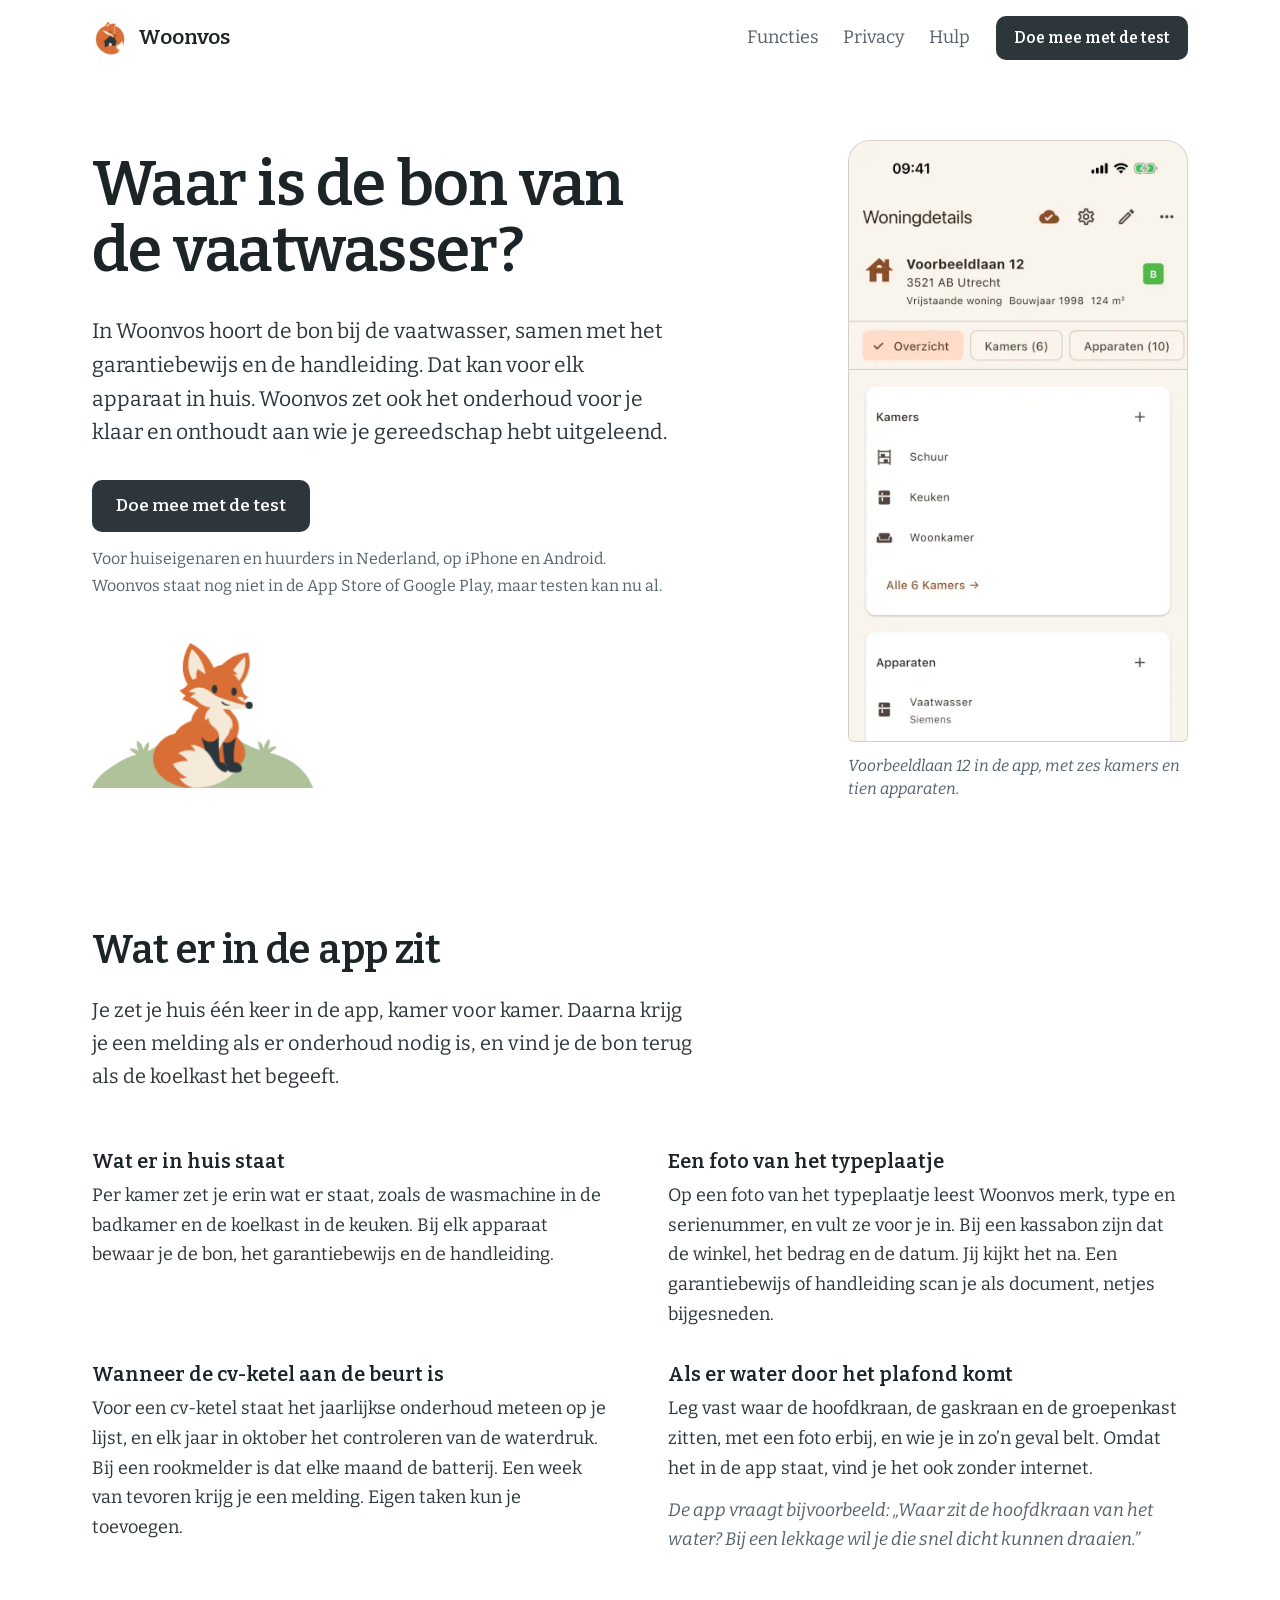
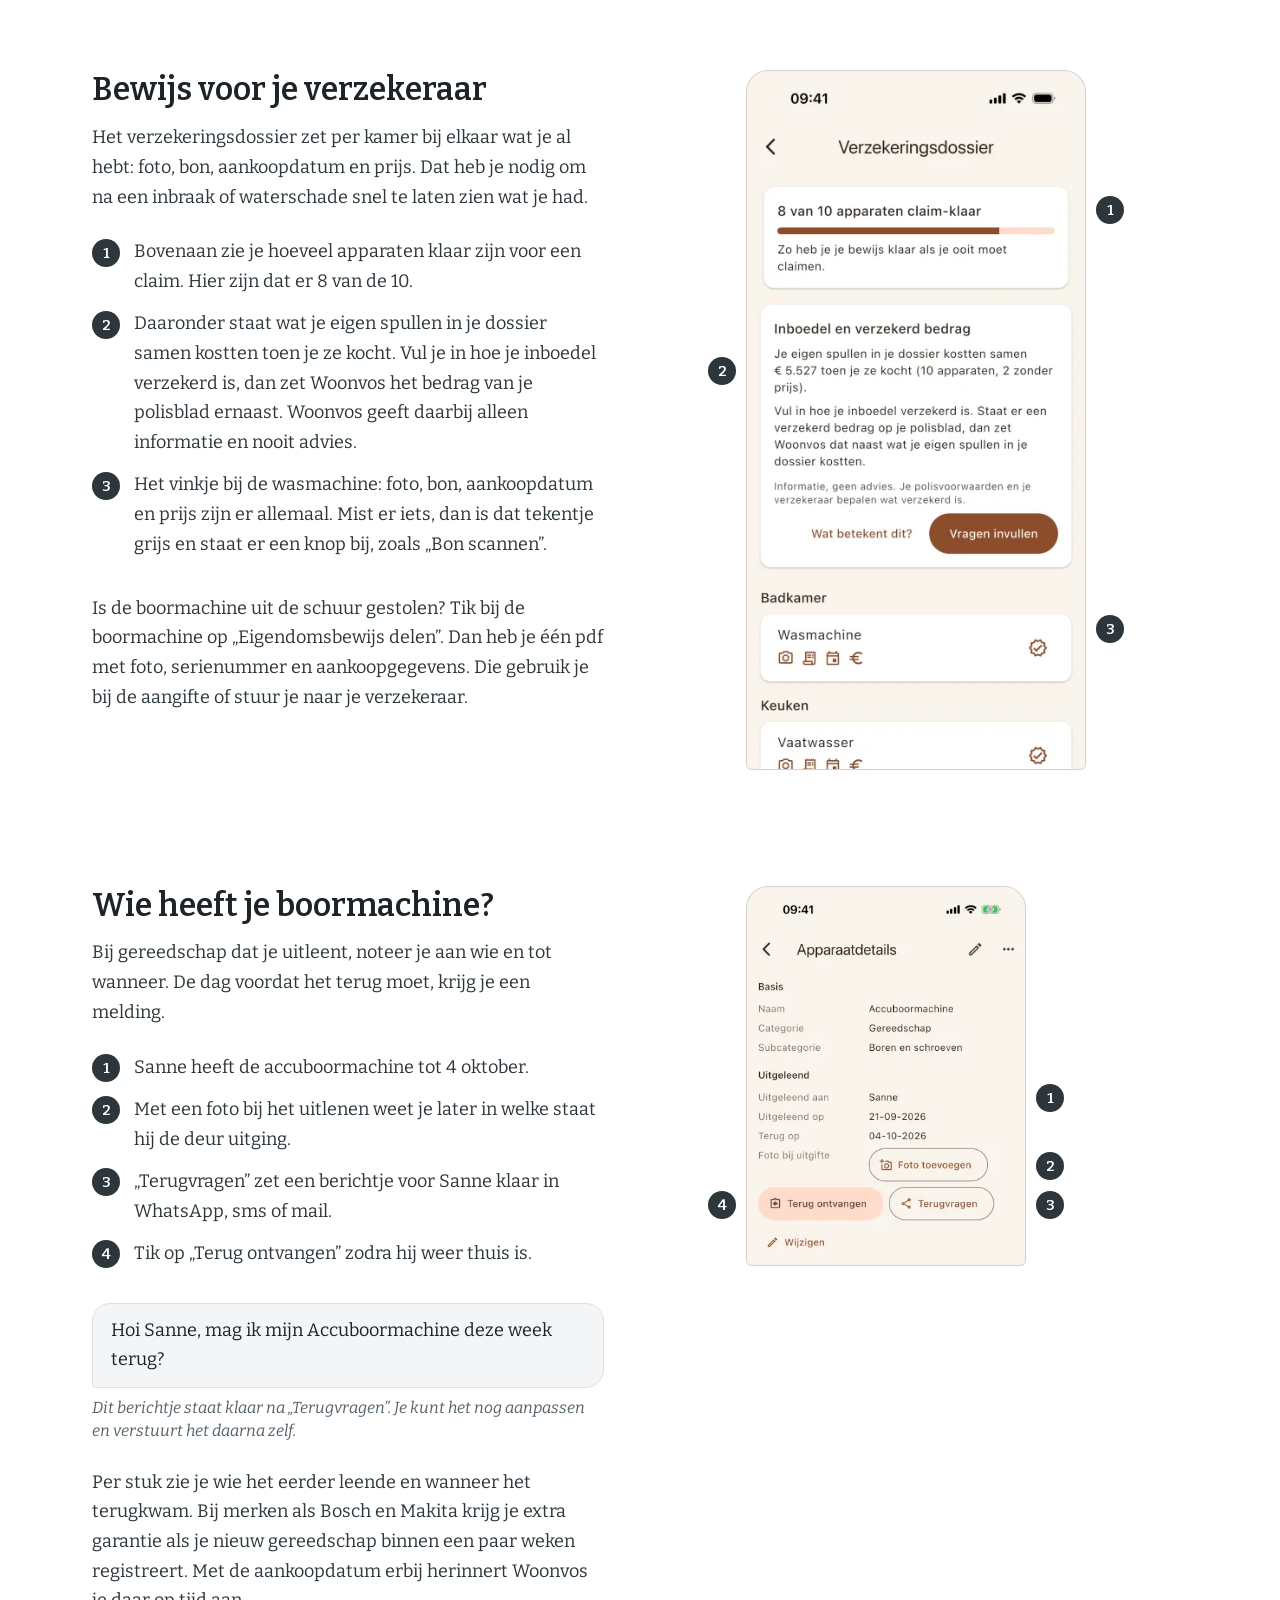
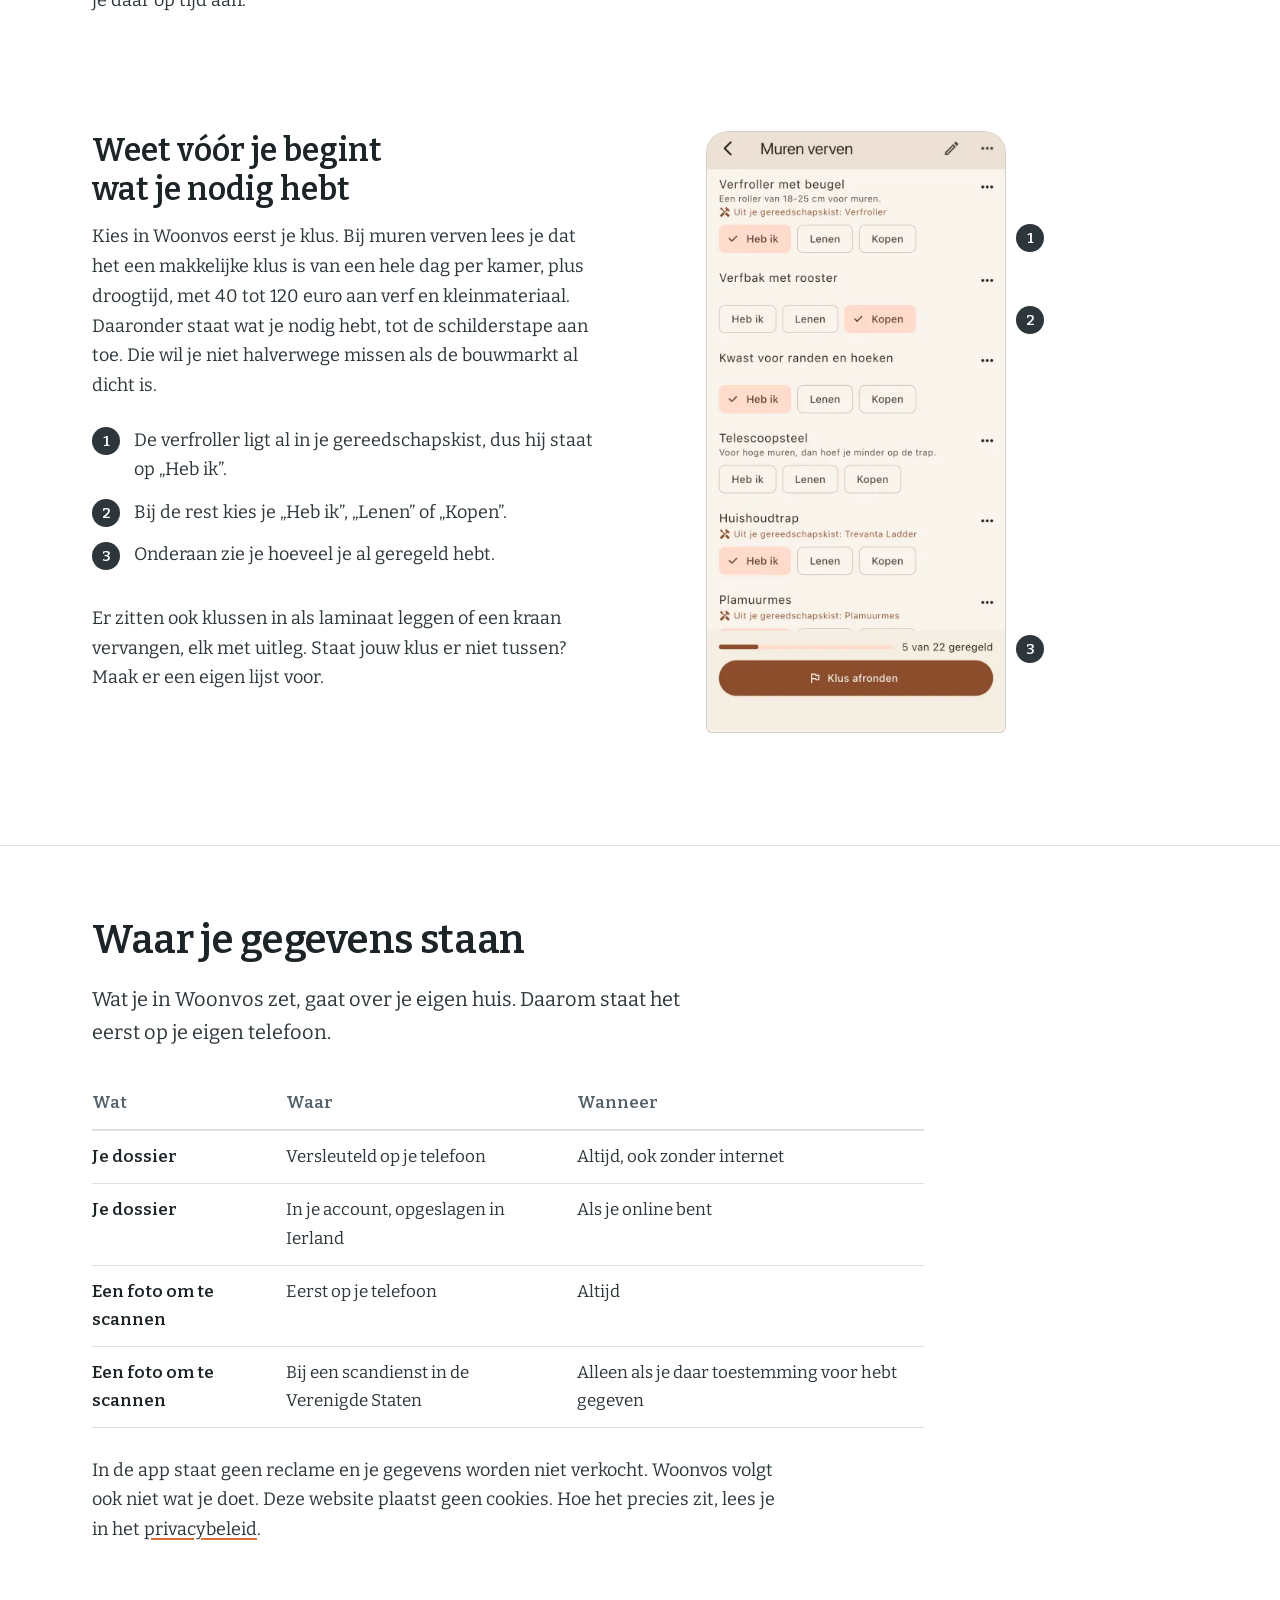
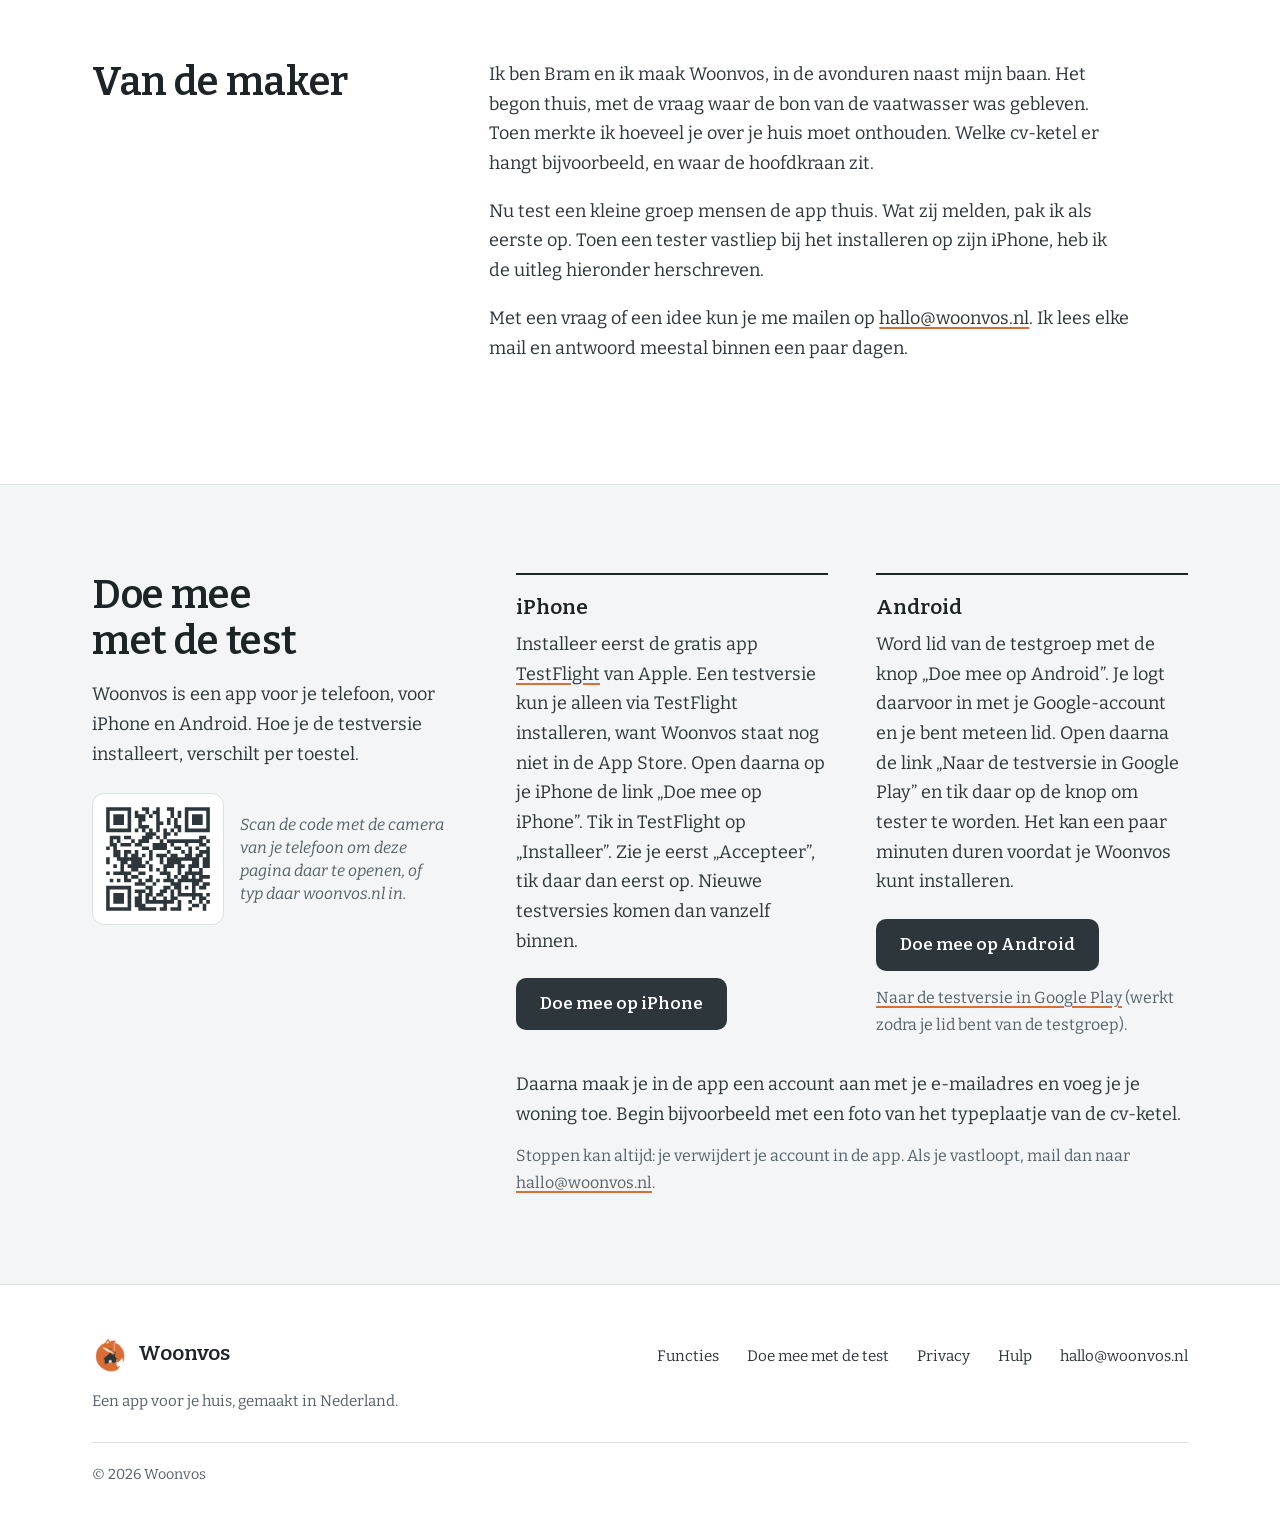
==== commit 7369ea06: "feat: Zashi jumps into the first block once and lands on a hill The temporary Zashi from the style g" ====
--- a/index.html
+++ b/index.html
@@ -61,6 +61,26 @@
           <p class="held-noot">Voor huiseigenaren en huurders in <span class="naam">Nederland</span>, op
           iPhone en Android. Woonvos staat nog niet in de App Store of Google
           Play, maar testen kan nu al.</p>
+        </div>
+        <div class="zashi" aria-hidden="true">
+          <picture class="zashi-heuvel">
+            <source srcset="/assets/zashi/heuvel-nacht.webp" media="(prefers-color-scheme: dark)">
+            <img src="/assets/zashi/heuvel.webp" alt="" width="1005" height="328" decoding="async">
+          </picture>
+          <div class="zashi-vos"><div class="zashi-lijf">
+            <picture class="zashi-sprong">
+              <img src="/assets/zashi/zashi-sprong.webp" alt="" width="902" height="484" decoding="async">
+            </picture>
+            <picture class="zashi-landing">
+              <img src="/assets/zashi/zashi-landing.webp" alt="" width="892" height="527" decoding="async">
+            </picture>
+            <picture class="zashi-gaan-zitten">
+              <img src="/assets/zashi/zashi-gaan-zitten.webp" alt="" width="611" height="595" decoding="async">
+            </picture>
+            <picture class="zashi-zit">
+              <img src="/assets/zashi/zashi-zit.webp" alt="" width="453" height="658" decoding="async">
+            </picture>
+          </div></div>
         </div>
       </div>
       <figure class="held-beeld">
--- a/style.css
+++ b/style.css
@@ -13,7 +13,8 @@
    De crèmekleur zit alleen nog in de schermen zelf, want het is de kleur
    van de app. Het paginavlak blijft wit, de schermen staan er zonder
    telefoon omheen op. Geen decoratie en geen beweging waar niemand om
-   vroeg. Het logo staat alleen in de kop en de voet. */
+   vroeg. Het logo staat alleen in de kop en de voet; de tijdelijke Zashi
+   landt eenmaal in het eerste blok (besluit Bram, 12-10-2026). */
 
 @font-face {
   font-family: "Bitter";
@@ -828,3 +829,62 @@
 .leeg .wrap { max-width: calc(40rem + 2 * var(--goot)); }
 .leeg p { font-size: 1.125rem; }
 .leeg .knop { margin-top: 12px; }
+
+
+/* -- Zashi (12-10-2026, op verzoek van Bram) --
+   De tijdelijke Zashi uit de huisstijl: ze springt eenmaal vanaf links in een
+   lage boog binnen en landt in de zit op de heuvel. Alle beelden hebben
+   dezelfde kopmaat per pixel, dus --zashi-k is voor elke houding gelijk. Bij
+   nacht wisselt alleen de heuvel naar zijn nachtversie; Zashi blijft zoals
+   overdag (besluit Bram 12-10). Met minder beweging zit ze er meteen.
+   Versiering: verborgen voor schermlezers, geen klikken, geen JavaScript. */
+.zashi {
+  --zashi-k: .2;
+  position: relative;
+  width: calc(1005px * var(--zashi-k));
+  height: calc(658px * var(--zashi-k));
+  margin-top: clamp(28px, 4vw, 44px);
+  pointer-events: none;
+}
+@media (min-width: 720px) { .zashi { --zashi-k: .22; } }
+.zashi picture, .zashi img { display: block; }
+.zashi img { width: 100%; height: auto; }
+.zashi-heuvel { position: absolute; left: 0; bottom: 0; width: calc(1005px * var(--zashi-k)); }
+.zashi-vos {
+  position: absolute;
+  bottom: 0;
+  left: calc((1005px - 453px) / 2 * var(--zashi-k));
+  width: calc(453px * var(--zashi-k));
+  height: calc(658px * var(--zashi-k));
+}
+.zashi-lijf { position: absolute; inset: 0; transform-origin: 50% 100%; }
+.zashi-zit { position: absolute; left: 0; bottom: 0; width: 100%; transform-origin: 50% 100%; }
+/* De houdingen staan rechts uitgelijnd op het midden tussen neus en voorste
+   voetje (gemeten in de bestanden, in px vanaf de rechterrand: zit 55,
+   sprong 62, neerkomen 67, gaan zitten 91). Zo verspringen kop en pootjes
+   bij een wissel elk maar half zo ver als bij uitlijnen op de neus alleen. */
+.zashi-sprong, .zashi-landing, .zashi-gaan-zitten { position: absolute; bottom: 0; opacity: 0; transform-origin: 50% 100%; }
+.zashi-sprong { right: calc(-7px * var(--zashi-k)); width: calc(902px * var(--zashi-k)); }
+.zashi-landing { right: calc(-12px * var(--zashi-k)); width: calc(892px * var(--zashi-k)); }
+.zashi-gaan-zitten { right: calc(-36px * var(--zashi-k)); width: calc(611px * var(--zashi-k)); }
+/* Het animatieblok tussen de markeringen komt uit maak-varianten.py in de
+   huisstijl van het project (variant B, besluit Bram 12-10-2026). Pas het
+   daar aan en maak het opnieuw. */
+/* zashi-animatie:begin */
+@media (prefers-reduced-motion: no-preference) {
+  /* Variant B: een lage boog van 0,84 s, dan neerkomen (0,12 s) en gaan zitten (0,16 s), dan de zit die indeukt en opveert. Harde wissels, want overvloeien gaf dubbele koppen. */
+  .zashi-vos { animation: zashi-x-b 1.120s linear 0.6s both; }
+  .zashi-lijf { animation: zashi-y-b 1.120s linear 0.6s both; }
+  .zashi-sprong { animation: zashi-sprong-b 1.120s linear 0.6s both; }
+  .zashi-landing { animation: zashi-landing-b 1.120s linear 0.6s both; }
+  .zashi-gaan-zitten { animation: zashi-gaan-zitten-b 1.120s linear 0.6s both; }
+  .zashi-zit { animation: zashi-zit-b 1.120s linear 0.6s both, zashi-veer-b 0.32s cubic-bezier(.3, .7, .4, 1) 1.720s both; }
+}
+@keyframes zashi-x-b { 0% { transform: translateX(calc(-900px * var(--zashi-k))); animation-timing-function: cubic-bezier(.25, .5, .35, 1); } 75%, 100% { transform: translateX(0); } }
+@keyframes zashi-y-b { 0% { transform: translateY(0) rotate(-10deg); animation-timing-function: cubic-bezier(.2, .7, .4, 1); } 34.5% { transform: translateY(calc(-260px * var(--zashi-k))) rotate(-2deg); animation-timing-function: cubic-bezier(.6, 0, .8, .3); } 67.5% { transform: translateY(calc(-30px * var(--zashi-k))) rotate(5deg); } 75% { transform: translateY(0) rotate(2deg); } 80.36%, 100% { transform: translateY(0) rotate(0); } }
+@keyframes zashi-sprong-b { 0% { opacity: 0; } 4.5%, 74.95% { opacity: 1; } 75%, 100% { opacity: 0; } }
+@keyframes zashi-landing-b { 0%, 74.95% { opacity: 0; transform: scaleY(1); } 75% { opacity: 1; transform: scaleY(1); } 85.66% { opacity: 1; transform: scaleY(.96); } 85.71%, 100% { opacity: 0; transform: scaleY(.96); } }
+@keyframes zashi-gaan-zitten-b { 0%, 85.66% { opacity: 0; transform: scaleY(.97); } 85.71% { opacity: 1; transform: scaleY(.97); } 99.95% { opacity: 1; transform: scaleY(1.01); } 100% { opacity: 0; transform: scaleY(1.01); } }
+@keyframes zashi-zit-b { 0%, 99.95% { opacity: 0; } 100% { opacity: 1; } }
+@keyframes zashi-veer-b { 0% { transform: scale(1.04, .9); } 45% { transform: scale(.98, 1.04); } 100% { transform: scale(1, 1); } }
+/* zashi-animatie:end */
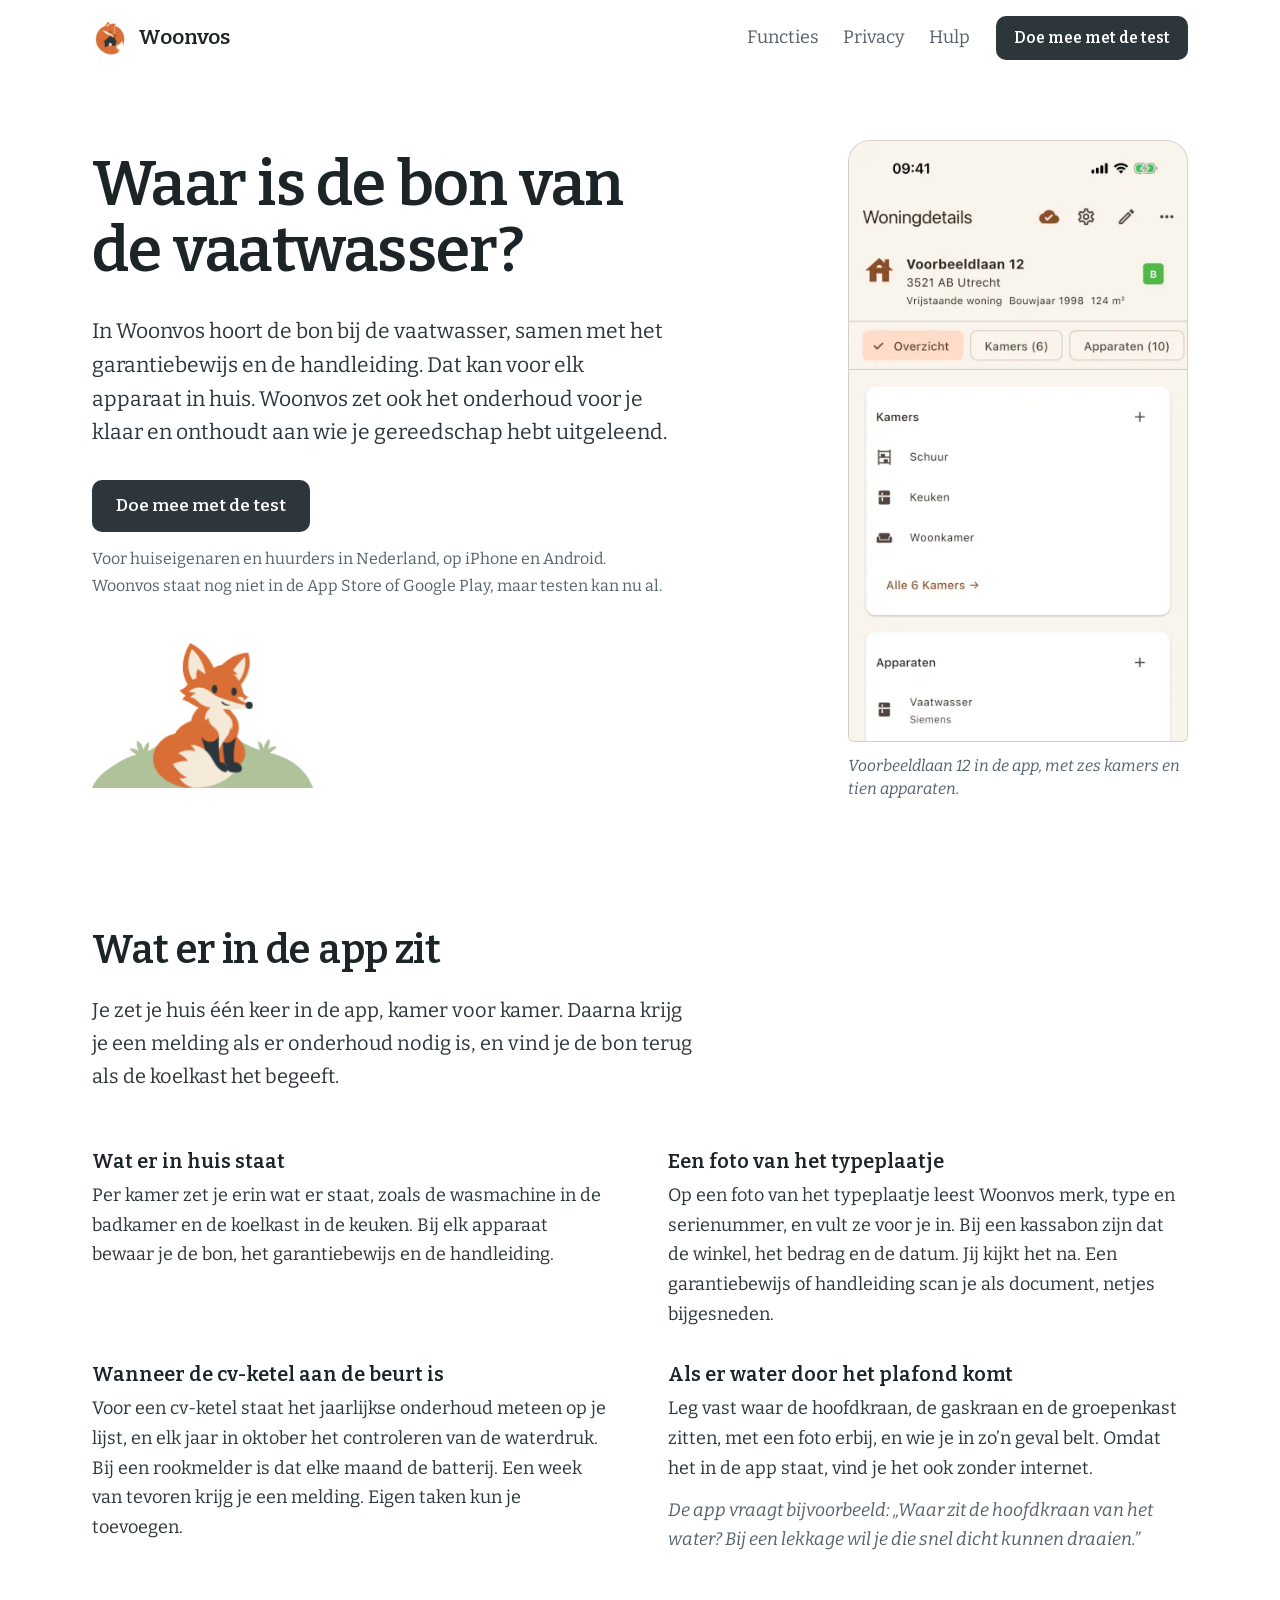
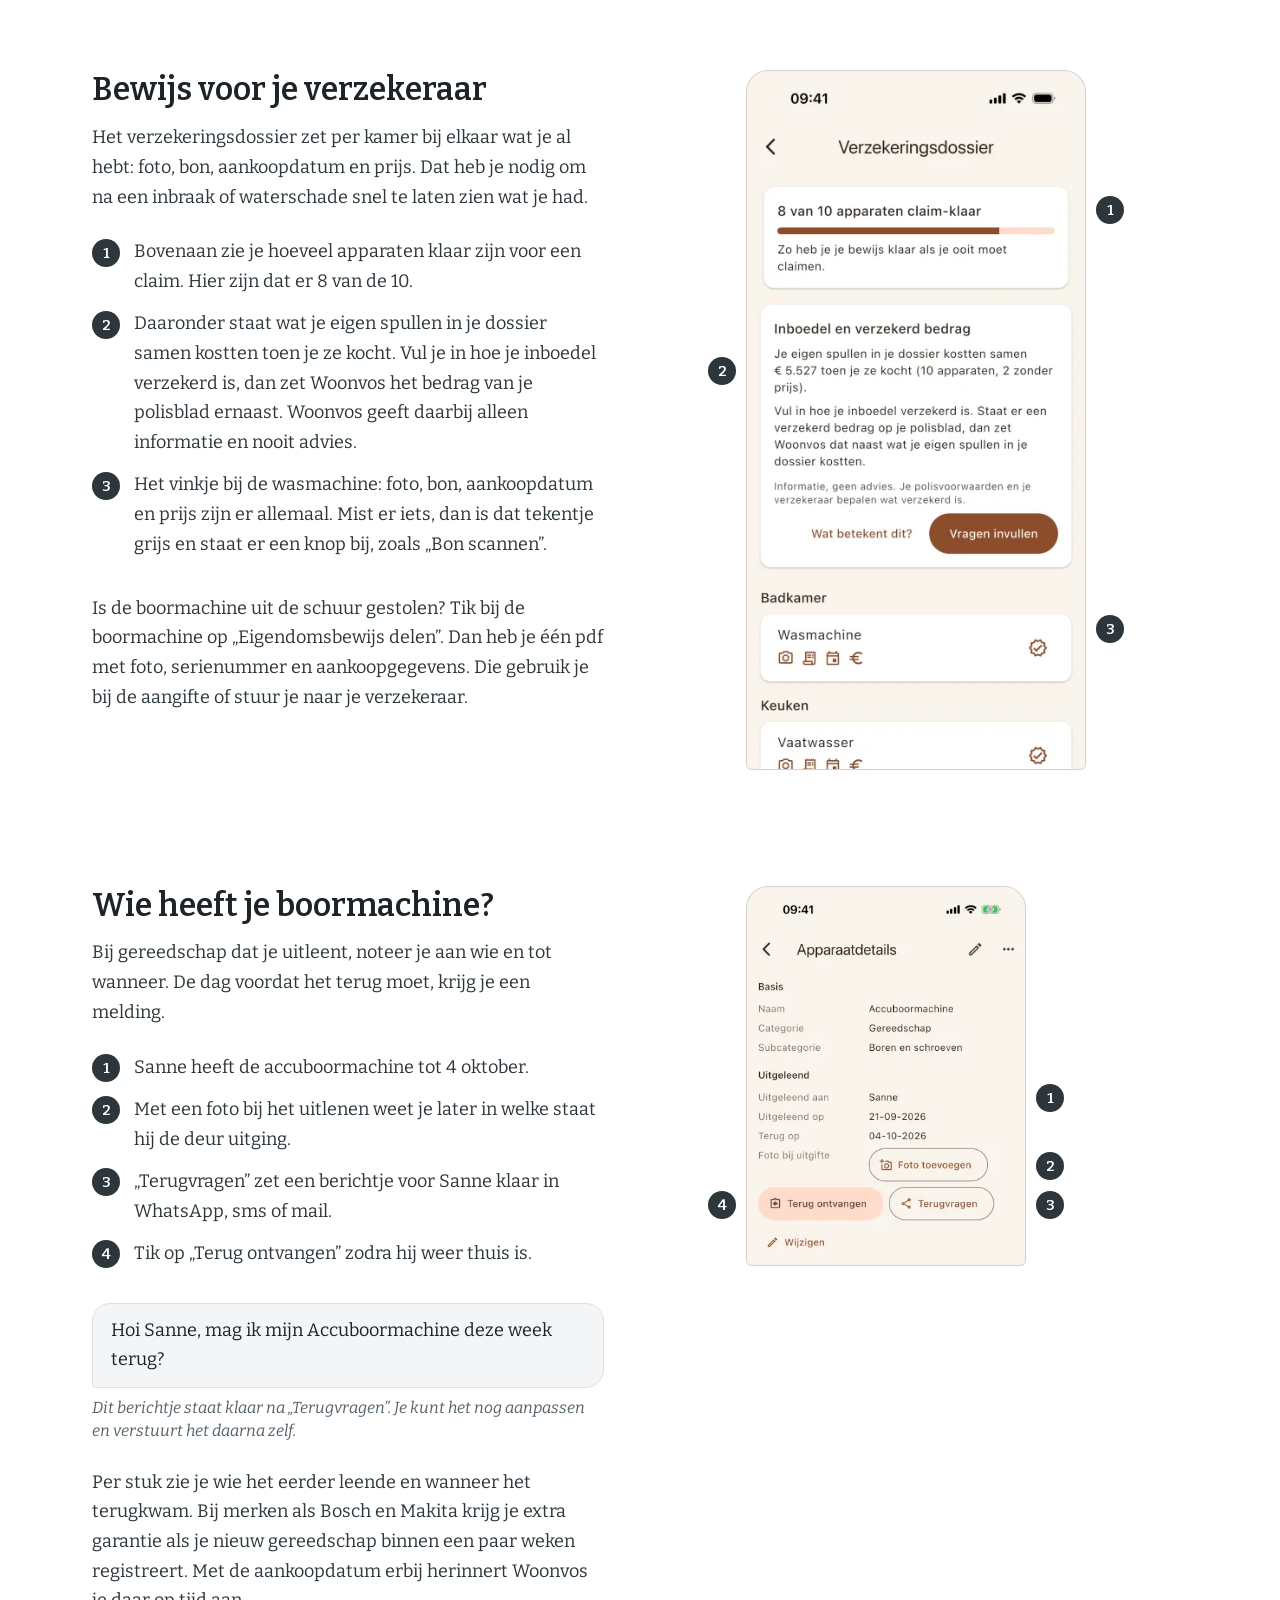
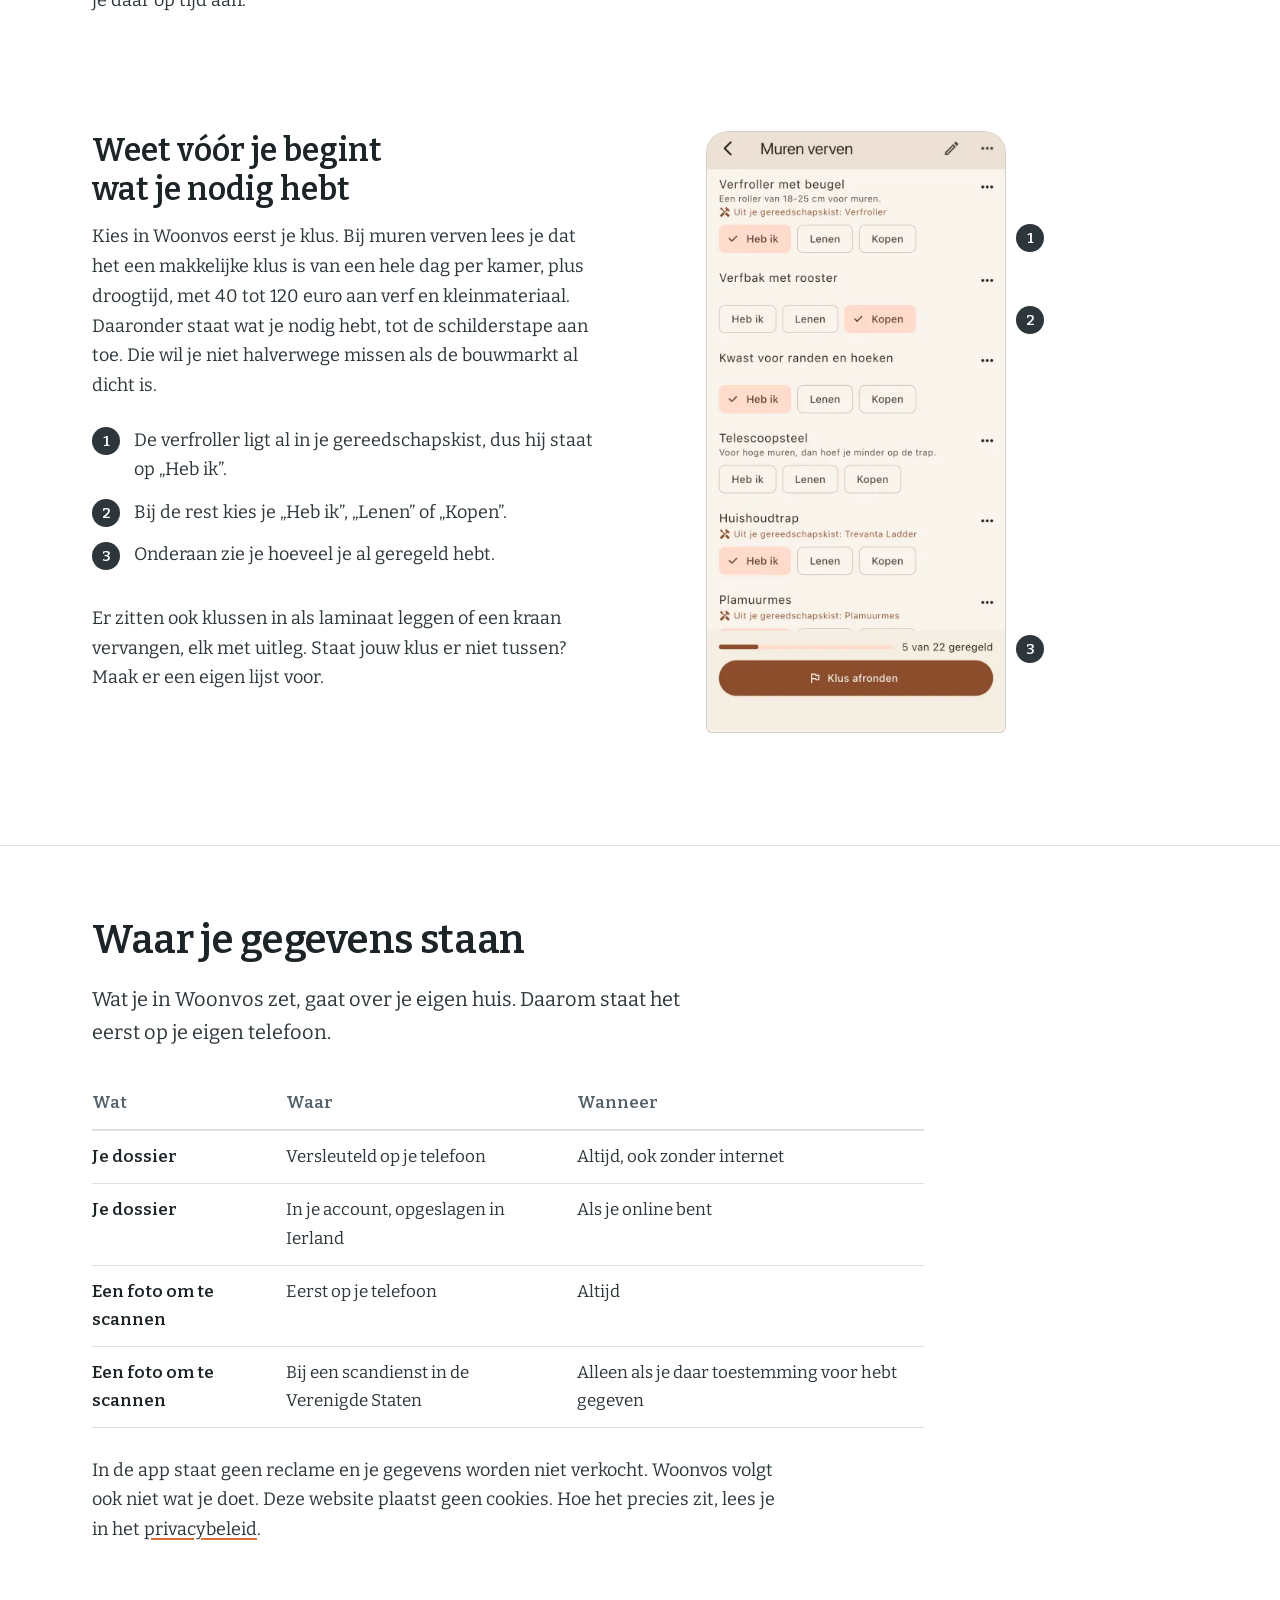
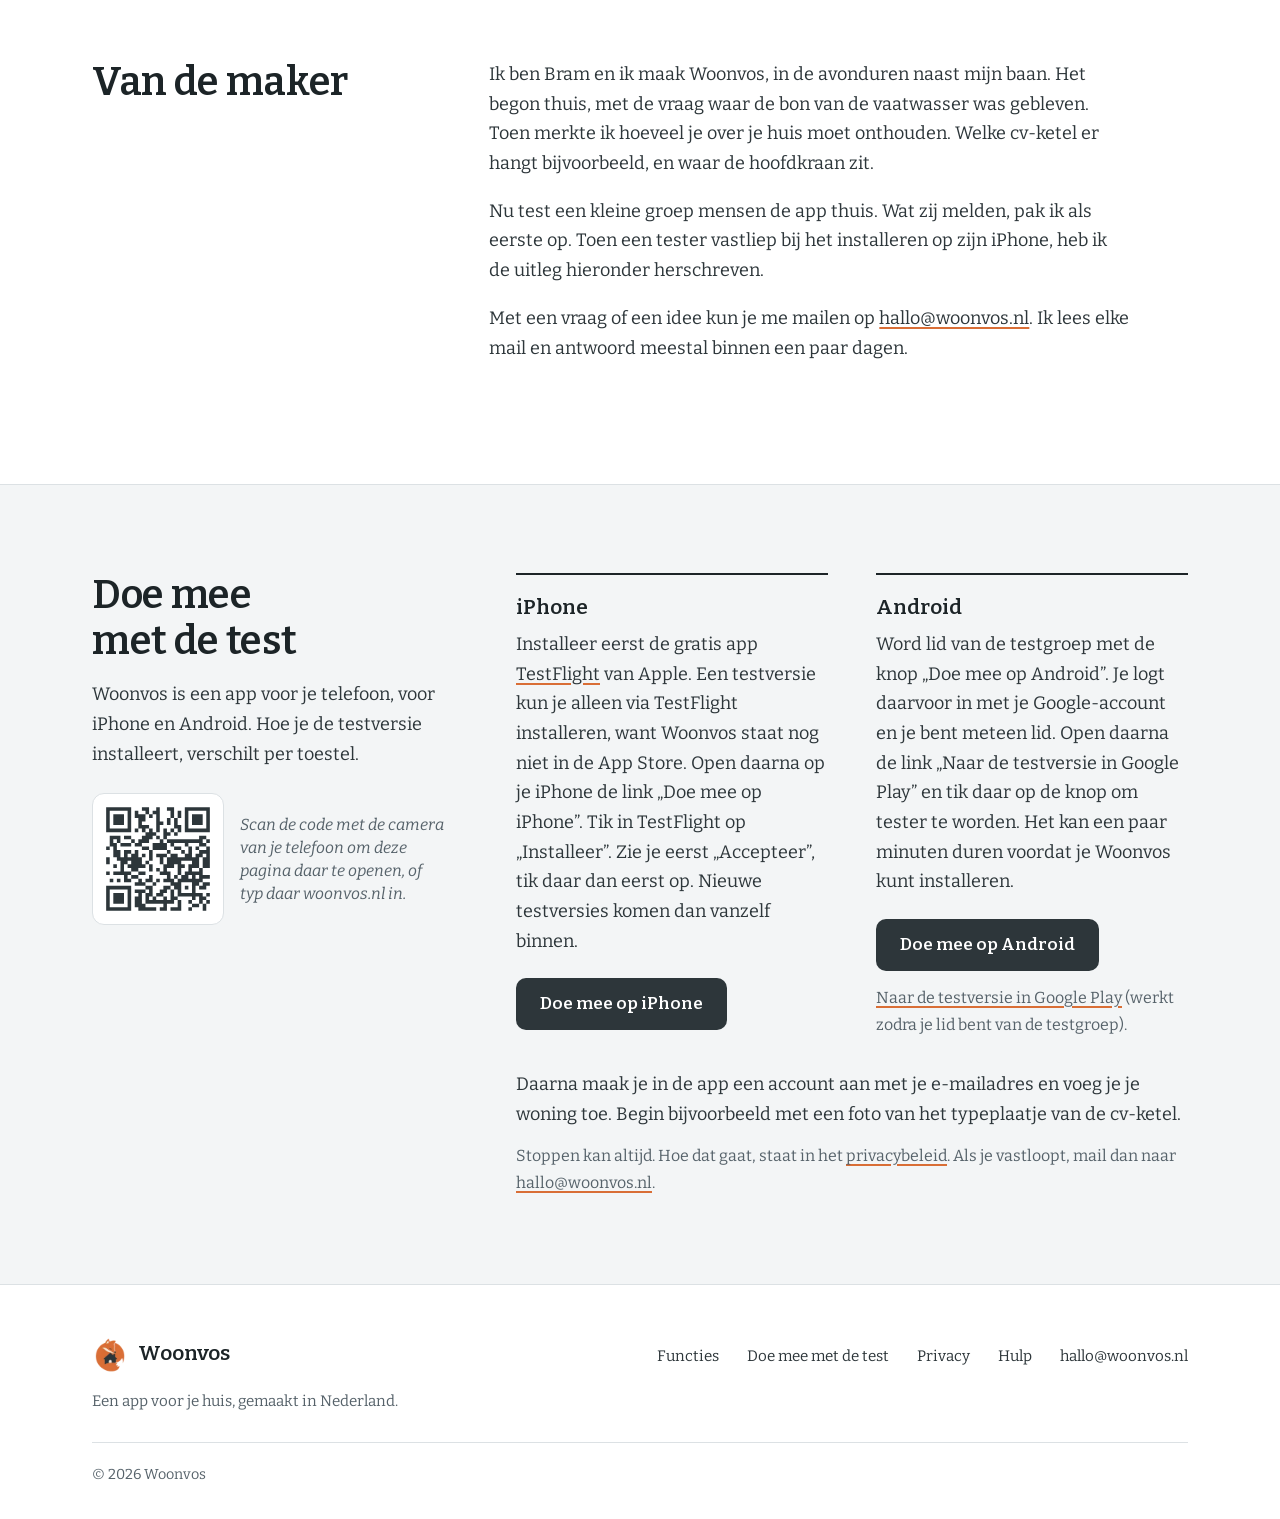
==== commit 703321ec: "docs(privacy): version 1.10 with mail to hallo@, the test, job plans and what happens when a tester " ====
--- a/index.html
+++ b/index.html
@@ -362,8 +362,8 @@
         <p>Daarna maak je in de app een account aan met je <span class="heel">e-mailadres</span> en voeg
         je je woning toe. Begin bijvoorbeeld met een foto van het typeplaatje
         van de <span class="heel">cv-ketel</span>.</p>
-        <p class="noot">Stoppen kan altijd: je verwijdert je account in de
-        app. Als je vastloopt, mail dan naar <a href="mailto:hallo@woonvos.nl?subject=Vraag%20over%20de%20test">hallo@woonvos.nl</a>.</p>
+        <p class="noot">Stoppen kan altijd. Hoe dat gaat, staat in het
+        <a href="/privacy.html#stoppen">privacybeleid</a>. Als je vastloopt, mail dan naar <a href="mailto:hallo@woonvos.nl?subject=Vraag%20over%20de%20test">hallo@woonvos.nl</a>.</p>
       </div>
     </div>
   </section>
